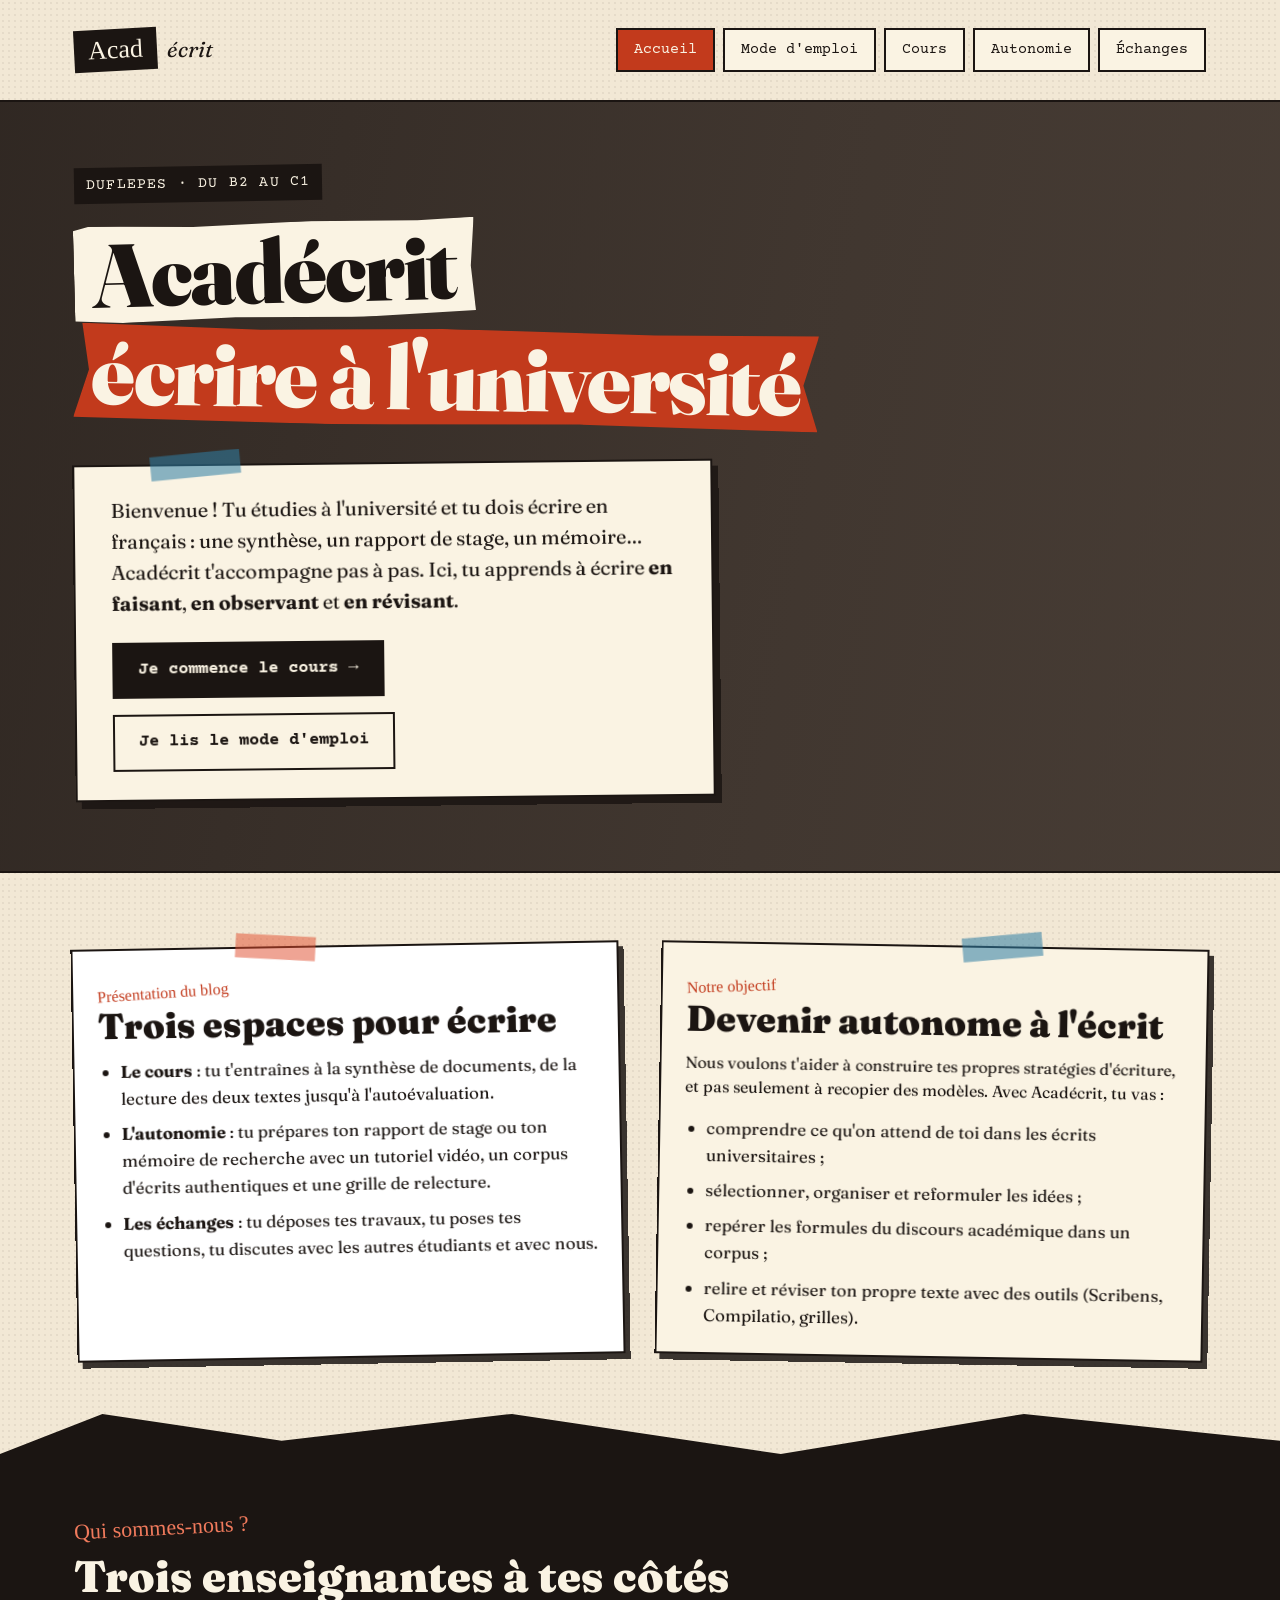
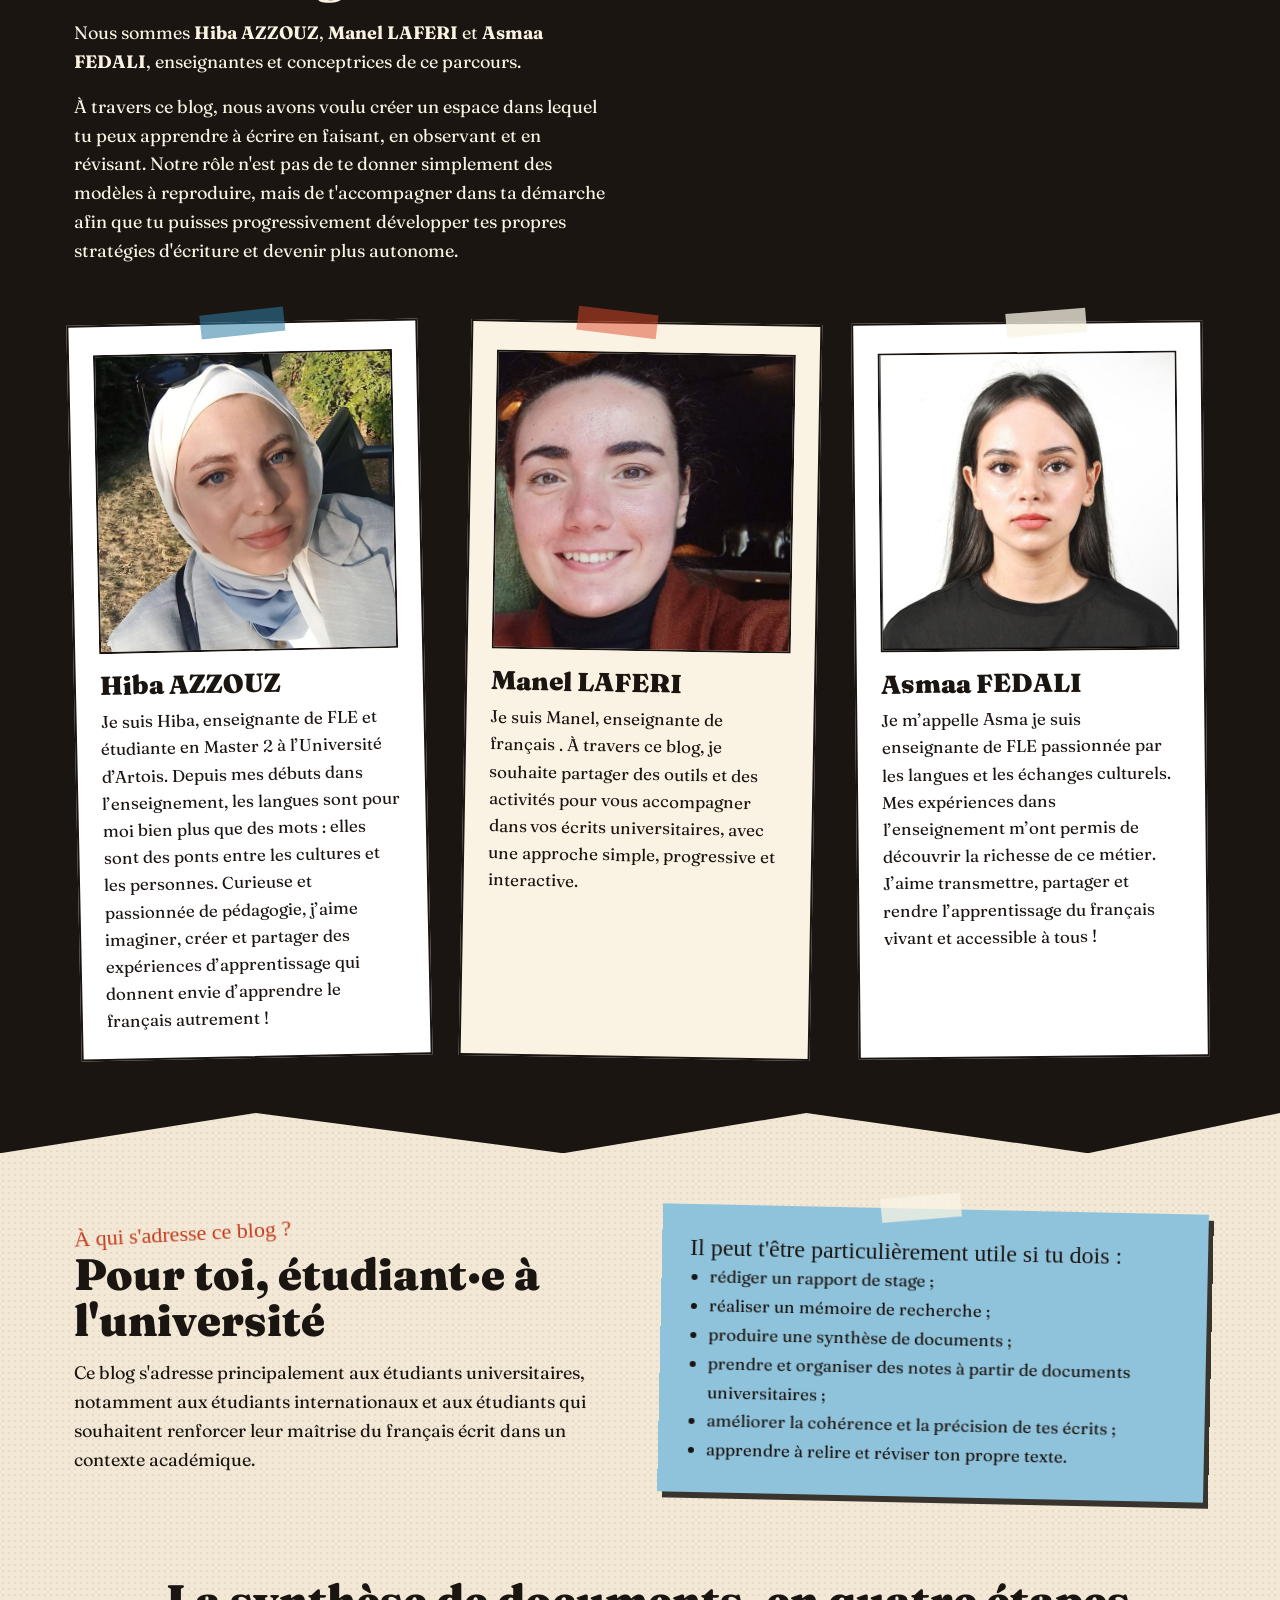
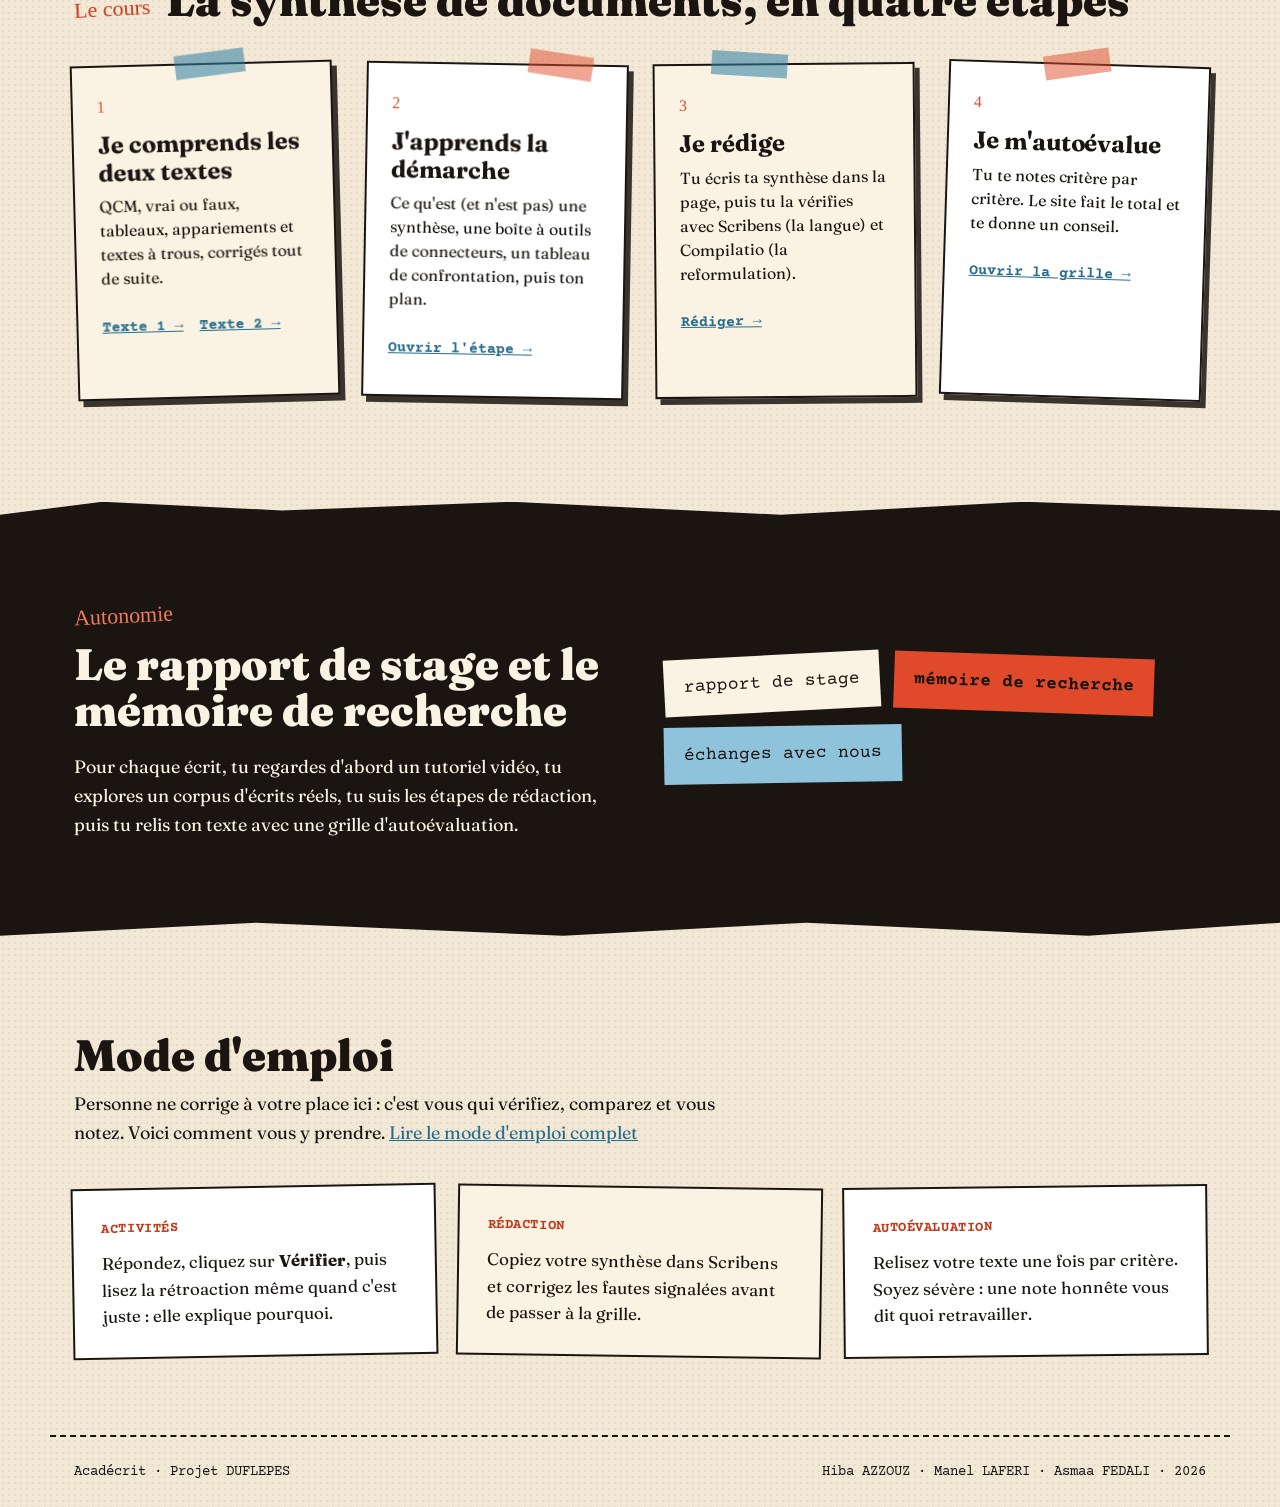
==== index.html @ 09784248 "feat: fiches de l'équipe (photo + présentation) dans « Qui sommes-nous » Une carte par enseignante (" ====
<!doctype html>
<html lang="fr">
<head>
<meta charset="utf-8">
<meta name="viewport" content="width=device-width, initial-scale=1">
<title>Accueil · Acadécrit</title>
<meta name="description" content="Acadécrit (DUFLEPES, du B2 au C1) : apprendre à écrire à l'université, de la synthèse de documents au rapport de stage et au mémoire de recherche.">
<link rel="preconnect" href="https://fonts.googleapis.com">
<link rel="preconnect" href="https://fonts.gstatic.com" crossorigin>
<link href="https://fonts.googleapis.com/css2?family=Fraunces:ital,opsz,wght@0,9..144,400;0,9..144,700;0,9..144,900;1,9..144,400;1,9..144,700&amp;family=Permanent+Marker&amp;family=Courier+Prime:wght@400;700&amp;display=swap" rel="stylesheet">
<link rel="stylesheet" href="assets/css/style.css">

</head>
<body>
<a class="skip-link" href="#contenu">Aller au contenu</a>
<header class="site-header wrap">
<a class="logo" href="index.html"><span class="logo-mark">Acad</span><span class="logo-text">écrit</span><span class="visually-hidden"> · accueil</span></a>
<nav class="menu" aria-label="Menu principal">
<a class="tab" href="index.html" aria-current="page">Accueil</a>
<a class="tab" href="mode-emploi.html">Mode d'emploi</a>
<a class="tab" href="synthese/texte1.html">Cours</a>
<a class="tab" href="autonomie/rapport-stage.html">Autonomie</a>
<a class="tab" href="echanges.html">Échanges</a>
</nav>
</header>
<main id="contenu">
<section class="hero-photo" aria-labelledby="t-hero">
<div class="hero wrap">
<div class="hero-text">
<p class="hero-eyebrow"><span>DUFLEPES · du B2 au C1</span></p>
<h1 id="t-hero" class="hero-title drop"><span class="w1">Acadécrit</span><br><span class="w2">écrire à l'université</span></h1>
<div class="hero-card">
<span class="tape" style="--x:12%;--w:90px;--t:-5deg" aria-hidden="true"></span>
<p class="intro">Bienvenue ! Tu étudies à l'université et tu dois écrire en français : une synthèse, un rapport de stage, un mémoire… Acadécrit t'accompagne pas à pas. Ici, tu apprends à écrire <strong>en faisant</strong>, <strong>en observant</strong> et <strong>en révisant</strong>.</p>
<div class="hero-actions">
<a class="tab tab--ink tab--big" href="synthese/texte1.html">Je commence le cours →</a>
<a class="tab tab--big" href="mode-emploi.html">Je lis le mode d'emploi</a>
</div>
</div>
</div>
</div>
</section>

<section class="wrap" aria-labelledby="t-presentation" style="padding-top:72px">
<div class="grid" style="--min:300px;--gap:36px">
<div class="card card--white" style="--r:-1deg">
<span class="tape tape--red" style="--x:30%;--w:80px;--t:4deg" aria-hidden="true"></span>
<p class="kicker">Présentation du blog</p>
<h2 id="t-presentation" class="section-title section-title--sm">Trois espaces pour écrire</h2>
<ul class="home-list">
<li><strong>Le cours</strong> : tu t'entraînes à la synthèse de documents, de la lecture des deux textes jusqu'à l'autoévaluation.</li>
<li><strong>L'autonomie</strong> : tu prépares ton rapport de stage ou ton mémoire de recherche avec un tutoriel vidéo, un corpus d'écrits authentiques et une grille de relecture.</li>
<li><strong>Les échanges</strong> : tu déposes tes travaux, tu poses tes questions, tu discutes avec les autres étudiants et avec nous.</li>
</ul>
</div>
<div class="card" style="--r:1deg">
<span class="tape" style="--x:55%;--w:80px;--t:-6deg" aria-hidden="true"></span>
<p class="kicker">Notre objectif</p>
<h2 class="section-title section-title--sm">Devenir autonome à l'écrit</h2>
<p class="home-txt">Nous voulons t'aider à construire tes propres stratégies d'écriture, et pas seulement à recopier des modèles. Avec Acadécrit, tu vas&nbsp;:</p>
<ul class="home-list">
<li>comprendre ce qu'on attend de toi dans les écrits universitaires&nbsp;;</li>
<li>sélectionner, organiser et reformuler les idées&nbsp;;</li>
<li>repérer les formules du discours académique dans un corpus&nbsp;;</li>
<li>relire et réviser ton propre texte avec des outils (Scribens, Compilatio, grilles).</li>
</ul>
</div>
</div>
</section>

<section class="band torn-dark" aria-labelledby="t-qui">
<div class="band-inner band-inner--stack wrap">
<div>
<p class="kicker">Qui sommes-nous ?</p>
<h2 id="t-qui" class="section-title" style="margin:0 0 20px">Trois enseignantes à tes côtés</h2>
<p class="txt">Nous sommes <strong>Hiba AZZOUZ</strong>, <strong>Manel LAFERI</strong> et <strong>Asmaa FEDALI</strong>, enseignantes et conceptrices de ce parcours.</p>
<p class="txt" style="margin-top:16px">À travers ce blog, nous avons voulu créer un espace dans lequel tu peux apprendre à écrire en faisant, en observant et en révisant. Notre rôle n'est pas de te donner simplement des modèles à reproduire, mais de t'accompagner dans ta démarche afin que tu puisses progressivement développer tes propres stratégies d'écriture et devenir plus autonome.</p>
</div>
<!-- Une carte par personne : copier un <li class="team-card"> et changer la photo, le nom et le texte. -->
<ul class="grid team" style="--min:280px;--gap:40px" aria-label="L'équipe">
<li class="card card--white team-card" style="--r:-1.2deg">
<span class="tape" style="--x:38%;--w:84px;--t:-5deg" aria-hidden="true"></span>
<img class="team-photo" src="assets/img/equipe/hiba.jpg" alt="Portrait de Hiba AZZOUZ" width="600" height="600" loading="lazy" decoding="async">
<h3 class="team-name">Hiba AZZOUZ</h3>
<p class="team-txt">Je suis Hiba, enseignante de FLE et étudiante en Master 2 à l’Université d’Artois. Depuis mes débuts dans l’enseignement, les langues sont pour moi bien plus que des mots : elles sont des ponts entre les cultures et les personnes. Curieuse et passionnée de pédagogie, j’aime imaginer, créer et partager des expériences d’apprentissage qui donnent envie d’apprendre le français autrement !</p>
</li>
<li class="card team-card" style="--r:1deg">
<span class="tape tape--red" style="--x:30%;--w:80px;--t:6deg" aria-hidden="true"></span>
<img class="team-photo" src="assets/img/equipe/manel.jpg" alt="Portrait de Manel LAFERI" width="600" height="600" loading="lazy" decoding="async">
<h3 class="team-name">Manel LAFERI</h3>
<p class="team-txt">Je suis Manel, enseignante de français . À travers ce blog, je souhaite partager des outils et des activités pour vous accompagner dans vos écrits universitaires, avec une approche simple, progressive et interactive.</p>
</li>
<li class="card card--white team-card" style="--r:-.6deg">
<span class="tape tape--cream" style="--x:44%;--w:80px;--t:-4deg" aria-hidden="true"></span>
<img class="team-photo" src="assets/img/equipe/asmaa.jpg" alt="Portrait d'Asmaa FEDALI" width="600" height="600" loading="lazy" decoding="async">
<h3 class="team-name">Asmaa FEDALI</h3>
<p class="team-txt">Je m’appelle Asma je suis enseignante de FLE passionnée par les langues et les échanges culturels. Mes expériences dans l’enseignement m’ont permis de découvrir la richesse de ce métier. J’aime transmettre, partager et rendre l’apprentissage du français vivant et accessible à tous !</p>
</li>
</ul>
</div>
</section>

<section class="wrap" aria-labelledby="t-pour-qui" style="padding-bottom:24px">
<div class="row" style="gap:40px;align-items:center">
<div style="flex:1 1 380px">
<p class="kicker">À qui s'adresse ce blog ?</p>
<h2 id="t-pour-qui" class="section-title" style="margin:0 0 16px">Pour toi, étudiant·e à l'université</h2>
<p class="home-txt">Ce blog s'adresse principalement aux étudiants universitaires, notamment aux étudiants internationaux et aux étudiants qui souhaitent renforcer leur maîtrise du français écrit dans un contexte académique.</p>
</div>
<div class="postit" style="flex:1 1 380px;--r:1.2deg">
<span class="tape tape--cream" style="--x:40%" aria-hidden="true"></span>
<p class="postit-title">Il peut t'être particulièrement utile si tu dois :</p>
<ul>
<li>rédiger un rapport de stage&nbsp;;</li>
<li>réaliser un mémoire de recherche&nbsp;;</li>
<li>produire une synthèse de documents&nbsp;;</li>
<li>prendre et organiser des notes à partir de documents universitaires&nbsp;;</li>
<li>améliorer la cohérence et la précision de tes écrits&nbsp;;</li>
<li>apprendre à relire et réviser ton propre texte.</li>
</ul>
</div>
</div>
</section>

<section class="wrap" aria-labelledby="t-parcours" style="padding-top:56px;padding-bottom:48px">
<div style="display:flex;flex-wrap:wrap;align-items:baseline;gap:16px;margin-bottom:36px">
<p class="kicker">Le cours</p>
<h2 id="t-parcours" class="section-title" style="margin:0">La synthèse de documents, en quatre étapes</h2>
</div>
<ol class="grid" style="--min:240px;--gap:28px">
<li class="card card--lift" style="--r:-1.5deg">
<span class="tape" style="--x:40%;--w:70px;--t:-6deg" aria-hidden="true"></span>
<p class="step-num">1</p>
<h3>Je comprends les deux textes</h3>
<p class="desc">QCM, vrai ou faux, tableaux, appariements et textes à trous, corrigés tout de suite.</p>
<p class="card-links"><a href="synthese/texte1.html">Texte 1 →</a><a href="synthese/texte2.html">Texte 2 →</a></p>
</li>
<li class="card card--white card--lift" style="--r:1deg">
<span class="tape tape--red" style="--x:62%;--w:64px;--t:8deg" aria-hidden="true"></span>
<p class="step-num">2</p>
<h3>J'apprends la démarche</h3>
<p class="desc">Ce qu'est (et n'est pas) une synthèse, une boîte à outils de connecteurs, un tableau de confrontation, puis ton plan.</p>
<p class="card-links"><a href="synthese/demarche.html">Ouvrir l'étape →</a></p>
</li>
<li class="card card--lift" style="--r:-.5deg">
<span class="tape" style="--x:22%;--w:76px;--t:4deg" aria-hidden="true"></span>
<p class="step-num">3</p>
<h3>Je rédige</h3>
<p class="desc">Tu écris ta synthèse dans la page, puis tu la vérifies avec Scribens (la langue) et Compilatio (la reformulation).</p>
<p class="card-links"><a href="synthese/redaction.html">Rédiger →</a></p>
</li>
<li class="card card--white card--lift" style="--r:1.8deg">
<span class="tape tape--red" style="--x:36%;--w:66px;--t:-10deg" aria-hidden="true"></span>
<p class="step-num">4</p>
<h3>Je m'autoévalue</h3>
<p class="desc">Tu te notes critère par critère. Le site fait le total et te donne un conseil.</p>
<p class="card-links"><a href="synthese/grille.html">Ouvrir la grille →</a></p>
</li>
</ol>
</section>

<section class="band torn-dark" aria-labelledby="t-autonomie">
<div class="band-inner wrap">
<div>
<p class="kicker">Autonomie</p>
<h2 id="t-autonomie" class="section-title" style="margin:0 0 20px">Le rapport de stage et le mémoire de recherche</h2>
<p class="txt">Pour chaque écrit, tu regardes d'abord un tutoriel vidéo, tu explores un corpus d'écrits réels, tu suis les étapes de rédaction, puis tu relis ton texte avec une grille d'autoévaluation.</p>
</div>
<ul class="chips">
<li><a class="chip-link" style="--r:-3deg" href="autonomie/rapport-stage.html">rapport de stage</a></li>
<li><a class="chip-link chip-link--red" style="--r:2deg" href="autonomie/memoire.html">mémoire de recherche</a></li>
<li><a class="chip-link chip-link--sky" style="--r:-1deg" href="echanges.html">échanges avec nous</a></li>
</ul>
</div>
</section>

<section class="wrap" aria-labelledby="t-mode" style="padding-top:40px;padding-bottom:80px">
<h2 id="t-mode" class="section-title">Mode d'emploi</h2>
<p style="margin:0 0 40px;font-size:18px;line-height:1.6;max-width:36em">Personne ne corrige à votre place ici : c'est vous qui vérifiez, comparez et vous notez. Voici comment vous y prendre. <a href="mode-emploi.html">Lire le mode d'emploi complet</a></p>
<div class="grid" style="--min:280px">
<div class="tip" style="--r:-1deg"><p class="label">ACTIVITÉS</p><p>Répondez, cliquez sur <strong>Vérifier</strong>, puis lisez la rétroaction même quand c'est juste : elle explique pourquoi.</p></div>
<div class="tip tip--paper" style="--r:.8deg"><p class="label">RÉDACTION</p><p>Copiez votre synthèse dans Scribens et corrigez les fautes signalées avant de passer à la grille.</p></div>
<div class="tip" style="--r:-.6deg"><p class="label">AUTOÉVALUATION</p><p>Relisez votre texte une fois par critère. Soyez sévère : une note honnête vous dit quoi retravailler.</p></div>
</div>
</section>
</main>
<footer class="site-footer wrap">
<span>Acadécrit · Projet DUFLEPES</span>
<span>Hiba AZZOUZ · Manel LAFERI · Asmaa FEDALI · 2026</span>
</footer>
</body>
</html>
---- assets/css/style.css ----
/* =========================================================
   Blog FOU · Écrits académiques
   Charte « papier-collage » : papier crème, encre, ruban adhésif,
   bords déchirés, légères rotations, ombres franches.
   ========================================================= */

:root {
  --bg: #f2e8d5;
  --paper: #faf3e3;
  --white: #ffffff;
  --ink: #1b1512;
  --muted: #4a3f37;
  --grey: #6f6257;
  --red: #e04a2a;          /* décor uniquement */
  --red-text: #c23a1c;     /* petits textes rouges, boutons à texte crème */
  --blue-text: #276d8e;    /* liens, réponses justes, focus */
  --blue-tape: rgba(46, 127, 164, .55);
  --red-tape: rgba(224, 74, 42, .5);
  --cream-tape: rgba(250, 243, 227, .75);
  --sky: #8fc3db;
  --salmon: #f07a5c;
  --ok-green: #2f7d4a;
  --field: #f7f1e4;

  --serif: "Fraunces", Georgia, serif;
  --marker: "Permanent Marker", "Comic Sans MS", cursive;
  --mono: "Courier Prime", "Courier New", monospace;

  --shadow: 6px 7px 0 rgba(27, 21, 18, .85);
  --shadow-sm: 5px 6px 0 rgba(27, 21, 18, .85);
  --ease: cubic-bezier(.2, .8, .2, 1);
  --max: 1180px;
  --gutter: 24px;
}

*, *::before, *::after { box-sizing: border-box; }

html { -webkit-text-size-adjust: 100%; }

body {
  margin: 0;
  font-family: var(--serif);
  font-size: 18px;
  line-height: 1.6;
  color: var(--ink);
  background-color: var(--bg);
  background-image: radial-gradient(rgba(27, 21, 18, .06) 1px, transparent 1px);
  background-size: 6px 6px;
  min-height: 100vh;
  overflow-x: hidden;
}

a { color: var(--blue-text); }
a:hover { color: var(--ink); }

a:focus-visible,
button:focus-visible,
input:focus-visible,
textarea:focus-visible,
select:focus-visible {
  outline: 3px solid var(--blue-text);
  outline-offset: 3px;
}

button { font: inherit; color: inherit; cursor: pointer; }

.visually-hidden {
  position: absolute !important;
  width: 1px; height: 1px;
  margin: -1px; padding: 0;
  overflow: hidden;
  clip: rect(0 0 0 0);
  clip-path: inset(50%);
  white-space: nowrap;
  border: 0;
}

.skip-link {
  position: absolute;
  left: 16px; top: -80px;
  z-index: 10;
  background: var(--ink);
  color: var(--paper);
  font-family: var(--mono);
  padding: 10px 16px;
  text-decoration: none;
}
.skip-link:focus { top: 12px; color: var(--paper); }

.wrap {
  max-width: var(--max);
  margin: 0 auto;
  padding-left: var(--gutter);
  padding-right: var(--gutter);
}

.marker { font-family: var(--marker); font-weight: 400; }

/* ---------- En-tête ---------- */

.site-header {
  display: flex;
  flex-wrap: wrap;
  gap: 16px;
  align-items: center;
  justify-content: space-between;
  padding-top: 28px;
}

.logo {
  display: flex;
  align-items: center;
  gap: 10px;
  color: var(--ink);
  text-decoration: none;
  min-height: 44px;
}
.logo:hover { color: var(--ink); }
.logo-mark {
  display: inline-block;
  font-family: var(--marker);
  font-size: 26px;
  line-height: 1.3;
  background: var(--ink);
  color: var(--paper);
  padding: 4px 14px;
  transform: rotate(-3deg);
}
.logo-text { font-size: 22px; font-style: italic; }

.menu { display: flex; flex-wrap: wrap; gap: 8px; }

.tab {
  display: inline-flex;
  align-items: center;
  min-height: 44px;
  font-family: var(--mono);
  font-size: 15px;
  line-height: 1.2;
  text-decoration: none;
  color: var(--ink);
  background: var(--paper);
  padding: 10px 16px;
  border: 2px solid var(--ink);
  transition: transform .25s var(--ease), box-shadow .25s var(--ease);
}
.tab:hover {
  color: var(--ink);
  transform: rotate(-2deg) translateY(-2px);
  box-shadow: 3px 4px 0 var(--ink);
}
.tab[aria-current],
.tab--red { background: var(--red-text); color: var(--paper); }
.tab[aria-current]:hover,
.tab--red:hover { color: var(--paper); }
.tab--ink { background: var(--ink); color: var(--paper); }
.tab--ink:hover { color: var(--paper); }
.tab--big { font-weight: 700; font-size: 17px; padding: 16px 24px; }
.tab--mid { font-weight: 700; font-size: 16px; padding: 14px 20px; }

/* ---------- Sous-navigation ---------- */

.steps {
  display: flex;
  flex-wrap: wrap;
  gap: 10px;
  margin-bottom: 40px;
  font-family: var(--mono);
  font-size: 15px;
}
.steps a,
.steps span {
  display: inline-flex;
  align-items: center;
  min-height: 44px;
  padding: 8px 14px;
  border: 2px dashed var(--ink);
  color: var(--ink);
}
.steps a:hover { background: var(--paper); }
.steps [aria-current] {
  border-style: solid;
  background: var(--ink);
  color: var(--paper);
  font-weight: 700;
  text-decoration: none;
}
.steps a[aria-current]:hover { background: var(--ink); color: var(--paper); }

/* ---------- Typographie ---------- */

main { display: block; overflow-x: clip; }
.page { padding-top: 48px; padding-bottom: 80px; }

h1, h2, h3 { line-height: 1.15; }

.page-title {
  margin: 0;
  font-size: clamp(44px, 6vw, 80px);
  line-height: 1;
  font-weight: 900;
  letter-spacing: -.02em;
  overflow-wrap: break-word;
}
.page-title .marker {
  display: inline-block;
  color: var(--red-text);
  transform: rotate(-3deg);
}
.page-title .marker--blue { color: var(--blue-text); transform: rotate(3deg); }
.patch {
  display: inline-block;
  padding: .02em 14px .12em;
  transform: rotate(-1.5deg);
  clip-path: polygon(0 6%, 30% 0, 62% 5%, 100% 0, 98% 94%, 66% 100%, 32% 95%, 2% 100%);
}
.patch--sky { background: var(--sky); }
.patch--red { background: var(--red); }
.patch--paper { background: var(--paper); box-shadow: 4px 5px 0 rgba(27, 21, 18, .18); }
.patch--tilt { transform: rotate(1.5deg); }
.patch-marker {
  display: inline-block;
  font-family: var(--marker);
  font-weight: 400;
  background: var(--red);
  padding: 4px 18px;
  transform: rotate(-2deg);
}

.lead {
  margin: 24px 0 0;
  max-width: 36em;
  font-size: 20px;
  line-height: 1.55;
}

.section-title { margin: 0 0 12px; font-size: clamp(30px, 4vw, 44px); font-weight: 900; line-height: 1.05; }
.section-title--sm { font-size: clamp(28px, 3.4vw, 36px); }

.kicker {
  margin: 0;
  font-family: var(--marker);
  font-size: 22px;
  color: var(--red-text);
  display: inline-block;
  transform: rotate(-3deg);
}

.label {
  margin: 0 0 10px;
  font-family: var(--mono);
  font-size: 14px;
  font-weight: 700;
  letter-spacing: .04em;
  color: var(--red-text);
}

.small-note {
  margin: 14px 0 0;
  font-family: var(--mono);
  font-size: 14px;
  color: var(--muted);
}

/* ---------- Motifs : cartes, ruban, post-it ---------- */

.card {
  position: relative;
  background: var(--paper);
  border: 2px solid var(--ink);
  padding: 28px 24px 24px;
  box-shadow: var(--shadow-sm);
  transform: rotate(var(--r, 0deg));
  transition: transform .35s var(--ease), box-shadow .35s var(--ease);
}
.card--white { background: var(--white); }
.card--flat { box-shadow: none; padding: 24px; }
.card--lift:hover {
  transform: rotate(0deg) translateY(-6px);
  box-shadow: 8px 10px 0 rgba(27, 21, 18, .85);
}

.tape {
  position: absolute;
  top: -13px;
  left: var(--x, 40%);
  width: var(--w, 80px);
  height: 24px;
  background: var(--blue-tape);
  transform: rotate(var(--t, -6deg));
  pointer-events: none;
}
.tape--red { background: var(--red-tape); }
.tape--cream { background: var(--cream-tape); }

.postit {
  position: relative;
  padding: 28px;
  background: var(--sky);
  transform: rotate(var(--r, 1.5deg));
  box-shadow: var(--shadow-sm);
}
.postit--red { background: var(--red); }
.postit--solid { box-shadow: 5px 6px 0 var(--ink); }
.postit-title { margin: 0 0 12px; font-family: var(--marker); font-size: 24px; line-height: 1.25; }
.postit ul { margin: 0; padding-left: 20px; font-size: 17px; line-height: 1.7; }
.postit p { margin: 0; }

.torn-dark {
  background: var(--ink);
  color: var(--paper);
  clip-path: polygon(0 3%, 8% 0, 22% 2%, 40% 0, 61% 3%, 80% 0, 100% 2%, 100% 97%, 85% 100%, 63% 97%, 44% 100%, 20% 97%, 0 100%);
}

/* ---------- Mises en page ---------- */

.row {
  display: flex;
  flex-wrap: wrap;
  gap: 40px;
  align-items: flex-start;
}
.row > * { min-width: 0; }
.col-main { flex: 999 1 560px; }
.col-side { flex: 1 1 280px; }

.grid {
  display: grid;
  grid-template-columns: repeat(auto-fit, minmax(min(100%, var(--min, 260px)), 1fr));
  gap: var(--gap, 24px);
  list-style: none;
  margin: 0;
  padding: 0;
}

.pager {
  margin-top: 64px;
  display: flex;
  flex-wrap: wrap;
  gap: 16px;
  justify-content: space-between;
  align-items: center;
}
.pager-note { font-family: var(--mono); font-size: 15px; }

.site-footer {
  border-top: 2px dashed var(--ink);
  display: flex;
  flex-wrap: wrap;
  justify-content: space-between;
  gap: 12px;
  padding-top: 24px;
  padding-bottom: 24px;
  font-family: var(--mono);
  font-size: 14px;
}

/* ---------- Accueil ---------- */

.hero {
  padding-top: 72px;
  padding-bottom: 40px;
  display: flex;
  flex-wrap: wrap;
  gap: 48px;
  align-items: center;
}
.hero-text { flex: 999 1 560px; min-width: 0; }
.hero-eyebrow {
  margin: 0 0 20px;
  font-family: var(--mono);
  font-size: 15px;
  letter-spacing: .08em;
  text-transform: uppercase;
}
.hero-title {
  margin: 0;
  font-size: clamp(48px, 7vw, 96px);
  line-height: .95;
  font-weight: 900;
  letter-spacing: -.02em;
}
.hero-title span { display: inline-block; padding: 6px 18px; }
.hero-title .w1 {
  background: var(--paper);
  transform: rotate(-1.5deg);
  box-shadow: 4px 5px 0 rgba(27, 21, 18, .18);
  clip-path: polygon(0 4%, 4% 0, 30% 3%, 58% 0, 86% 2%, 100% 0, 99% 50%, 100% 96%, 72% 100%, 40% 97%, 12% 100%, 0 97%);
}
.hero-title .w2 {
  margin-top: 10px;
  color: var(--paper);
  background: var(--red-text);
  transform: rotate(1deg);
  clip-path: polygon(1% 0, 25% 4%, 50% 0, 78% 3%, 100% 1%, 98% 52%, 100% 100%, 68% 96%, 35% 100%, 0 97%, 2% 48%);
}
.hero .intro { margin: 32px 0 0; max-width: 34em; font-size: 20px; line-height: 1.55; }
.hero-actions { margin-top: 36px; display: flex; flex-wrap: wrap; gap: 16px; }

.collage { flex: 1 1 320px; min-width: 0; position: relative; height: 380px; }
.collage .sheet {
  position: absolute;
  height: 250px;
  padding: 24px;
  font-family: var(--mono);
  font-size: 13px;
  line-height: 1.7;
  color: #5a4d44;
  box-shadow: 6px 8px 0 rgba(27, 21, 18, .15);
  overflow: hidden;
}
.collage .sheet--1 { left: 6%; top: 10px; width: 62%; background: var(--paper); transform: rotate(-5deg); }
.collage .sheet--2 { right: 2%; top: 70px; width: 58%; background: var(--white); transform: rotate(4deg); }
.collage .tape--a { left: 30%; top: 0; width: 90px; height: 26px; --t: -12deg; }
.collage .tape--b { left: auto; right: 12%; top: 58px; --t: 18deg; }
.sticker {
  position: absolute;
  left: 18%;
  bottom: 0;
  background: var(--red);
  color: var(--ink);
  font-family: var(--marker);
  font-size: 30px;
  padding: 14px 22px;
  box-shadow: 4px 5px 0 var(--ink);
  transform: rotate(-6deg);
}

.step-num { margin: 0; font-family: var(--marker); font-size: 56px; line-height: 1; color: var(--red); }
.step-num--sm { font-size: 40px; color: var(--red-text); }
.card h3 { margin: 12px 0 8px; font-size: 24px; }
.card .title { margin: 10px 0 6px; font-size: 20px; font-weight: 700; }
.card p { font-size: 16px; line-height: 1.5; }
.card .desc { margin: 0 0 16px; }
.card-links { margin: 0; display: flex; flex-wrap: wrap; gap: 16px; font-family: var(--mono); font-weight: 700; }
.card-links a { font-size: 15px; display: inline-flex; align-items: center; min-height: 44px; }

.band { margin: 56px 0; }
.band-inner { padding-top: 96px; padding-bottom: 96px; display: flex; flex-wrap: wrap; gap: 48px; align-items: center; }
.band-inner > * { flex: 1 1 380px; min-width: 0; }
.band .kicker { color: var(--salmon); margin-bottom: 8px; }
.band p.txt { margin: 0; font-size: 18px; line-height: 1.6; max-width: 30em; }
.chips { list-style: none; margin: 0; padding: 0; display: flex; flex-wrap: wrap; gap: 14px; }
.chip-link {
  display: inline-flex;
  align-items: center;
  min-height: 44px;
  font-family: var(--mono);
  font-size: 18px;
  background: var(--paper);
  color: var(--ink);
  padding: 14px 20px;
  text-decoration: none;
  transform: rotate(var(--r, 0deg));
  transition: transform .25s var(--ease);
}
.chip-link:hover { color: var(--ink); transform: rotate(0deg) scale(1.06); }
.chip-link--red { background: var(--red); font-weight: 700; }
.chip-link--sky { background: var(--sky); }

.tip { padding: 28px; box-shadow: 0 0 0 2px var(--ink); transform: rotate(var(--r, 0deg)); background: var(--white); }
.tip--paper { background: var(--paper); }
.tip p:last-child { margin: 0; font-size: 17px; line-height: 1.55; }

/* ---------- Mode d'emploi ---------- */

.howto-list { margin: 0; padding-left: 24px; font-size: 18px; line-height: 1.7; }
.dark-panel { margin-top: 80px; padding: 56px clamp(24px, 5vw, 64px); }
.dark-panel h2 { margin: 0 0 24px; }
.dark-panel .grid p { margin: 0; font-size: 17px; line-height: 1.6; }
.dark-panel strong { font-family: var(--mono); color: var(--salmon); }
.dashed-box { margin-top: 80px; border: 2px dashed var(--ink); padding: 32px; background: rgba(250, 243, 227, .6); }
.dashed-box h2 { margin: 0 0 12px; font-size: 26px; }
.dashed-box p { margin: 0; max-width: 46em; font-size: 17px; line-height: 1.65; }

/* ---------- Pages document ---------- */

.doc-switch { display: flex; flex-wrap: wrap; gap: 8px; font-family: var(--mono); font-size: 15px; }
.doc-switch a, .doc-switch span { display: inline-flex; align-items: center; min-height: 44px; padding: 6px 12px; }
.doc-switch span { background: var(--ink); color: var(--paper); }
.doc-switch a { border: 2px solid var(--ink); color: var(--ink); text-decoration: none; }
.doc-switch a:hover { background: var(--paper); }
.title-row { display: flex; flex-wrap: wrap; gap: 12px 20px; align-items: baseline; }

.document {
  position: relative;
  background: var(--white);
  padding: 48px clamp(20px, 5vw, 56px);
  border: 2px solid var(--ink);
  box-shadow: 8px 10px 0 rgba(27, 21, 18, .85);
  transform: rotate(var(--r, -.5deg));
}
.document--paper { background: var(--paper); }
.document + .postit { position: sticky; top: 24px; }
.document h2 { margin: 0 0 8px; font-size: clamp(26px, 3.2vw, 34px); line-height: 1.15; font-weight: 900; }
.document .meta { margin: 0 0 28px; font-family: var(--mono); font-size: 14px; color: var(--muted); }
.document .para { margin: 0 0 18px; font-size: 18px; line-height: 1.75; }
.document .para:last-child { margin-bottom: 0; }
.document .doc-h3 {
  margin: 36px 0 14px;
  font-size: 24px;
  font-weight: 900;
  line-height: 1.2;
  display: inline-block;
  background: var(--paper);
  padding: 2px 10px;
  transform: rotate(-.6deg);
  box-shadow: 3px 3px 0 rgba(27, 21, 18, .18);
}
.document--paper .doc-h3 { background: var(--white); }
.document .doc-h4 { margin: 22px 0 10px; font-size: 19px; font-weight: 700; line-height: 1.3; color: var(--red-text); }
.document .doc-list { margin: 0 0 18px; padding-left: 26px; font-size: 18px; line-height: 1.7; }
.document .doc-list li::marker { color: var(--red-text); }
.para-num { font-family: var(--mono); font-size: 13px; font-weight: 700; color: var(--red-text); margin-right: 8px; }
.placeholder-box {
  margin: 0;
  padding: 18px 20px;
  border: 2px dashed var(--red-text);
  font-family: var(--mono);
  font-size: 16px;
  line-height: 1.6;
  color: var(--red-text);
  background: var(--field);
}

/* ---------- Activités ---------- */

.activite {
  position: relative;
  margin-top: 56px;
  background: var(--paper);
  border: 2px solid var(--ink);
  padding: clamp(22px, 4vw, 36px);
  transform: rotate(-.3deg);
}
.activite--alt { background: var(--white); transform: rotate(.3deg); }
.activite-kind { margin: 0 0 6px; font-family: var(--mono); font-size: 14px; font-weight: 700; color: var(--red-text); }
.activite-title { margin: 0 0 8px; font-size: 26px; line-height: 1.3; }
.activite-consigne { margin: 0 0 24px; font-size: 16px; line-height: 1.5; color: var(--muted); }

.choices { display: flex; flex-direction: column; gap: 12px; }

.opt {
  min-height: 44px;
  border: 2px solid var(--ink);
  background: var(--white);
  color: var(--ink);
  transition: transform .2s var(--ease), box-shadow .2s var(--ease), background-color .15s, color .15s;
}
.opt:hover { transform: translate(-2px, -2px); box-shadow: 4px 4px 0 var(--ink); }
.opt[aria-pressed="true"] { background: var(--ink); color: var(--paper); }

.opt--choice {
  display: flex;
  gap: 14px;
  align-items: center;
  text-align: left;
  font-family: var(--serif);
  font-size: 18px;
  line-height: 1.4;
  padding: 16px 20px;
  min-height: 56px;
  width: 100%;
}
.opt--choice .letter { font-family: var(--mono); font-weight: 700; flex: none; }
.opt--vf { font-family: var(--mono); font-weight: 700; font-size: 15px; min-width: 76px; padding: 8px 12px; }
.opt--pill { font-family: var(--serif); font-size: 16px; line-height: 1.3; padding: 8px 14px; text-align: left; }
.opt--mono { font-family: var(--mono); font-size: 15px; }

.items { display: flex; flex-direction: column; gap: 18px; }
.item { border-bottom: 1px dashed var(--ink); padding-bottom: 18px; }
.item:last-child { border-bottom: 0; padding-bottom: 0; }
.item-row { display: flex; flex-wrap: wrap; gap: 16px; align-items: center; justify-content: space-between; }
.item-text { margin: 0; font-size: 18px; flex: 1 1 320px; line-height: 1.45; min-width: 0; }
.pair { display: flex; gap: 8px; }
.pills { display: flex; flex-wrap: wrap; gap: 8px; }

.option-legend {
  list-style: none;
  margin: 0 0 24px;
  padding: 18px 20px;
  background: var(--white);
  border: 2px dashed var(--ink);
  display: flex;
  flex-direction: column;
  gap: 8px;
  font-size: 16px;
  line-height: 1.45;
}
.activite--alt .option-legend { background: var(--paper); }
.option-legend li { display: flex; gap: 12px; align-items: baseline; }
.option-legend .letter { font-family: var(--mono); font-weight: 700; flex: none; color: var(--red-text); }
.opt--letter { font-family: var(--mono); font-weight: 700; min-width: 44px; justify-content: center; text-align: center; }
.match-row { display: flex; flex-wrap: wrap; gap: 14px; align-items: center; }
.match-label {
  font-family: var(--mono);
  font-weight: 700;
  font-size: 17px;
  background: var(--ink);
  color: var(--paper);
  padding: 10px 16px;
  min-width: 120px;
  max-width: 100%;
  text-align: center;
}
.match-label--long { text-align: left; font-size: 16px; line-height: 1.4; flex: 0 1 auto; }
.match-arrow { font-size: 22px; }
.match-row .pills { flex: 1 1 320px; min-width: 0; }
.match-stack .match-row { flex-direction: column; align-items: flex-start; gap: 10px; }
.match-stack .match-arrow { display: none; }
.match-stack .pills { flex: 1 1 auto; width: 100%; }

.gap-sentence { margin: 0 0 10px; font-size: 19px; line-height: 1.8; }
.gap {
  font-family: var(--mono);
  font-weight: 700;
  padding: 2px 10px;
  border-bottom: 3px solid var(--ink);
  background: var(--white);
}

.table-wrap { overflow-x: auto; background: var(--white); border: 2px solid var(--ink); }
.fill-table { width: 100%; min-width: 520px; border-collapse: collapse; }
.fill-table tr { border-bottom: 1px dashed var(--ink); }
.fill-table tr:last-child { border-bottom: 0; }
.fill-table th { padding: 14px 16px; text-align: left; font-size: 17px; width: 42%; background: var(--paper); vertical-align: middle; }
.fill-table td { padding: 10px 16px; }
.fill-cell { display: flex; flex-wrap: wrap; gap: 10px; align-items: center; }
.fill-input {
  flex: 1 1 180px;
  min-width: 0;
  font-family: var(--mono);
  font-size: 17px;
  padding: 10px 12px;
  min-height: 44px;
  border: 0;
  border-bottom: 3px solid var(--ink);
  background: var(--field);
  color: var(--ink);
}

.free-text {
  width: 100%;
  font-family: var(--serif);
  font-size: 17px;
  line-height: 1.6;
  padding: 14px 16px;
  border: 2px solid var(--ink);
  background: var(--white);
  color: var(--ink);
  resize: vertical;
}
.quote { margin: 0 0 12px; font-size: 18px; line-height: 1.5; font-style: italic; }
.model-answer { margin: 12px 0 0; padding: 14px 18px; border-left: 4px solid var(--blue-text); background: var(--white); font-size: 16px; line-height: 1.55; }
.model-answer strong { font-family: var(--mono); color: var(--blue-text); }

/* Souligner dans le texte (souligner.js) */
.souligner-layout { display: flex; flex-wrap: wrap; gap: 28px; align-items: flex-start; }
.souligner-layout > * { min-width: 0; }
.souligner-texte {
  flex: 1 1 420px;
  max-height: 78vh;
  overflow-y: auto;
  position: sticky;
  top: 16px;
  background: var(--white);
  border: 2px solid var(--ink);
  padding: 22px clamp(16px, 3vw, 28px);
  font-size: 17px;
  line-height: 1.75;
}
.activite--alt .souligner-texte { background: var(--paper); }
.souligner-texte .para { margin: 0 0 14px; }
.souligner-texte .doc-list { margin: 0 0 14px; padding-left: 24px; }
.souligner-inter { margin: 18px 0 8px; font-weight: 700; }
.souligner-items { flex: 1 1 360px; }
.souligner-items .item { padding: 14px; border: 2px dashed transparent; border-bottom: 1px dashed var(--ink); }
.souligner-items .item.is-active { border: 2px dashed var(--blue-text); background: rgba(143, 195, 219, .14); }
.mark-num {
  display: inline-flex; align-items: center; justify-content: center;
  width: 24px; height: 24px; margin-right: 8px; flex: none;
  border-radius: 50%; background: var(--ink); color: var(--paper);
  font-family: var(--mono); font-size: 13px; font-weight: 700; vertical-align: 2px;
}
.opt--mark { display: inline-flex; align-items: center; font-family: var(--mono); font-size: 14px; font-weight: 700; padding: 8px 12px; }
.opt--mark[aria-pressed="true"] { background: var(--blue-text); border-color: var(--blue-text); }
.opt--mark[aria-pressed="true"] .mark-num { background: var(--paper); color: var(--blue-text); }
.proof-line { margin: 10px 0 0; font-size: 15px; line-height: 1.5; color: var(--muted); font-style: italic; }

.phrase, .mot {
  display: inline;
  font: inherit;
  line-height: inherit;
  color: inherit;
  text-align: left;
  background: transparent;
  border: 0;
  padding: 1px 1px;
  margin: 0;
  border-radius: 2px;
  -webkit-box-decoration-break: clone;
  box-decoration-break: clone;
}
.phrase { cursor: pointer; }
.phrase:hover, .mot:hover { background: rgba(143, 195, 219, .35); }
.phrase:focus-visible { outline: 3px solid var(--blue-text); outline-offset: 2px; }
.phrase.is-marked, .mot[aria-pressed="true"] {
  text-decoration: underline;
  text-decoration-color: var(--red-text);
  text-decoration-thickness: 3px;
  text-underline-offset: 4px;
}
.phrase[aria-pressed="true"] { background: rgba(224, 74, 42, .1); }
.phrase[data-tag]::after {
  content: attr(data-tag);
  display: inline-block;
  margin-left: 4px;
  padding: 0 5px;
  border-radius: 8px;
  background: var(--ink);
  color: var(--paper);
  font-family: var(--mono);
  font-size: 11px;
  font-weight: 700;
  line-height: 1.5;
  vertical-align: super;
}
.phrase.is-ok, .mot.is-ok { text-decoration-color: var(--blue-text); background: rgba(39, 109, 142, .1); }
.phrase.is-ko, .mot.is-ko { text-decoration-color: var(--red-text); text-decoration-style: wavy; }
.phrase.is-expected, .mot.is-expected { outline: 2px dashed var(--blue-text); outline-offset: 2px; }
.fb-extra { color: var(--muted); }
.connecteur-phrase { margin: 0 0 10px; font-size: 20px; line-height: 1.9; font-style: italic; }
.mot { padding: 2px 3px; }
.step-label { display: block; margin: 0 0 10px; font-family: var(--mono); font-size: 15px; font-weight: 700; }

/* États « vérifié » */
.is-ok { border-color: var(--blue-text) !important; }
.is-ko { border-color: var(--red-text) !important; }
.verdict { font-family: var(--mono); font-weight: 700; font-size: 14px; }
.verdict--ok { color: var(--blue-text); }
.verdict--ko { color: var(--red-text); }
.item-fb { margin: 12px 0 0; font-size: 16px; line-height: 1.5; }
.item-fb strong { font-family: var(--mono); }

.activite-actions { margin-top: 24px; display: flex; flex-wrap: wrap; gap: 16px; align-items: center; }
.btn {
  display: inline-flex;
  align-items: center;
  justify-content: center;
  min-height: 48px;
  font-family: var(--mono);
  font-weight: 700;
  font-size: 16px;
  line-height: 1.2;
  padding: 14px 24px;
  background: var(--ink);
  color: var(--paper);
  border: 2px solid var(--ink);
  text-decoration: none;
  transition: transform .2s var(--ease);
}
.btn:hover { color: var(--paper); transform: rotate(-2deg) scale(1.03); }
.btn--ghost { background: transparent; color: var(--paper); border-color: var(--paper); min-height: 44px; padding: 10px 16px; font-size: 15px; }
.btn--light { background: var(--paper); color: var(--ink); }
.btn--light:hover { color: var(--ink); }
.btn--sky { background: var(--sky); color: var(--ink); }
.btn--sky:hover { color: var(--ink); }

.score {
  font-family: var(--marker);
  font-size: 22px;
  color: var(--red-text);
  display: inline-block;
  transform: rotate(-2deg);
}
.hint-msg { margin: 0; font-family: var(--mono); font-size: 15px; }

.feedback {
  margin-top: 20px;
  background: var(--white);
  border: 2px solid var(--ink);
  padding: 18px 20px;
  font-size: 17px;
  line-height: 1.5;
}
.feedback--ok { border-color: var(--blue-text); }
.feedback--ko { border-color: var(--red-text); }
.feedback .tag { font-family: var(--marker); font-weight: 400; font-size: 20px; margin-right: 6px; }
.feedback--ok .tag { color: var(--blue-text); }
.feedback--ko .tag { color: var(--red-text); }

.load-error {
  margin-top: 40px;
  padding: 24px;
  border: 2px dashed var(--red-text);
  background: var(--white);
  font-size: 17px;
  line-height: 1.6;
}
.load-error strong { color: var(--red-text); }
.load-error code { font-family: var(--mono); background: var(--field); padding: 2px 6px; }

/* ---------- Démarche ---------- */

.frise li { padding: 18px; border: 2px solid var(--ink); background: var(--paper); transform: rotate(var(--r, 0deg)); }
.frise li:nth-child(even) { background: var(--white); }
.frise li.frise-last { background: var(--red); }
.frise .n { margin: 0; font-family: var(--mono); font-size: 14px; font-weight: 700; color: var(--red-text); }
.frise li.frise-last .n { color: var(--ink); }
.frise .t { margin: 6px 0 4px; font-size: 20px; font-weight: 700; }
.frise .d { margin: 0; font-size: 15px; line-height: 1.45; }

.confront { box-shadow: var(--shadow); transform: rotate(-.4deg); }
.confront table { width: 100%; min-width: 640px; border-collapse: collapse; font-size: 16px; line-height: 1.45; }
.confront thead tr { background: var(--ink); color: var(--paper); font-family: var(--mono); }
.confront th, .confront td { padding: 14px 16px; text-align: left; vertical-align: top; }
.confront tbody tr { border-bottom: 1px dashed var(--ink); }
.confront tbody tr:last-child { border-bottom: 0; }
.rel { font-family: var(--mono); font-weight: 700; }
.rel--div { color: var(--red-text); }
.rel--conv { color: var(--blue-text); }

/* ---------- Rédaction ---------- */

.consigne-box {
  margin-top: 36px;
  max-width: 820px;
  padding: 28px 32px;
  transform: rotate(-.6deg);
  clip-path: polygon(0 3%, 20% 0, 50% 4%, 80% 0, 100% 3%, 99% 97%, 75% 100%, 45% 96%, 15% 100%, 0 97%);
}
.consigne-box .label { color: var(--salmon); letter-spacing: .08em; }
.consigne-box .txt { margin: 0; font-size: 20px; line-height: 1.55; }
.consigne-box .tbc { font-family: var(--mono); font-size: 14px; }

.field-label { display: block; margin-bottom: 12px; font-family: var(--mono); font-size: 15px; font-weight: 700; }
.writing {
  display: block;
  width: 100%;
  min-height: 420px;
  font-family: var(--serif);
  font-size: 18px;
  line-height: 31px;
  padding: 28px clamp(16px, 4vw, 32px);
  border: 2px solid var(--ink);
  background-color: var(--white);
  background-image: repeating-linear-gradient(transparent 0 30px, rgba(46, 127, 164, .12) 30px 31px);
  background-attachment: local;
  background-position: 0 28px;
  color: var(--ink);
  box-shadow: var(--shadow);
  resize: vertical;
}
.counter { margin-top: 22px; }
.counter-row { display: flex; flex-wrap: wrap; justify-content: space-between; gap: 8px; font-family: var(--mono); font-size: 15px; }
.counter-row strong { font-size: 22px; }
.state { font-weight: 700; }
.bar-track { margin-top: 8px; height: 12px; background: rgba(27, 21, 18, .12); position: relative; }
.bar-fill { height: 100%; width: 0; background: var(--grey); transition: width .3s var(--ease), background-color .3s; }
.bar-mark { position: absolute; top: -4px; bottom: -4px; width: 2px; background: var(--ink); }
.st-empty { color: var(--grey); }
.st-short { color: var(--blue-text); }
.st-ok { color: var(--ok-green); }
.st-long { color: var(--red-text); }
.bg-empty { background: var(--grey); }
.bg-short { background: var(--blue-text); }
.bg-ok { background: var(--ok-green); }
.bg-long { background: var(--red-text); }
.actions-row { margin-top: 28px; display: flex; flex-wrap: wrap; gap: 14px; align-items: center; }
.warning { margin: 16px 0 0; font-size: 15px; line-height: 1.5; color: var(--muted); }

.checklist { display: flex; flex-direction: column; gap: 10px; margin: 0; padding: 0; list-style: none; }
.checklist label { display: flex; gap: 12px; align-items: flex-start; font-size: 16px; line-height: 1.4; cursor: pointer; min-height: 32px; }
.checklist input { width: 22px; height: 22px; margin: 0; flex: none; accent-color: var(--red-text); }
.checklist input:checked + span { text-decoration: line-through; }
.check-count { margin: 16px 0 0; font-family: var(--mono); font-size: 14px; font-weight: 700; color: var(--red-text); }
.side-stack { display: flex; flex-direction: column; gap: 28px; }
.link-list { display: flex; flex-wrap: wrap; gap: 4px 16px; font-family: var(--mono); font-weight: 700; font-size: 15px; }
.link-list a { display: inline-flex; align-items: center; min-height: 44px; }
.connecteurs { margin: 0; font-family: var(--mono); font-size: 15px; line-height: 1.7; }

/* ---------- Grille ---------- */

.bareme {
  margin: 16px 0 0;
  display: inline-block;
  font-family: var(--mono);
  font-size: 14px;
  background: var(--white);
  padding: 6px 12px;
  border: 1px dashed var(--ink);
}
.volets { display: flex; flex-direction: column; gap: 40px; }
.volet { position: relative; border: 2px solid var(--ink); padding: 28px 28px 12px; box-shadow: var(--shadow); background: var(--paper); }
.volet--alt { background: var(--white); }
.volet h2 { margin: 0 0 16px; font-size: 28px; font-weight: 900; }
.crit { display: flex; flex-wrap: wrap; gap: 14px; align-items: center; justify-content: space-between; padding: 16px 0; border-top: 1px dashed var(--ink); }
.crit-text { flex: 1 1 260px; min-width: 0; }
.crit-label { margin: 0; font-size: 18px; font-weight: 700; line-height: 1.35; }
.crit-hint { margin: 4px 0 0; font-size: 15px; line-height: 1.45; color: var(--muted); }
.points { display: flex; flex-wrap: wrap; gap: 6px; }
.pt {
  width: 44px; height: 44px;
  padding: 0;
  border: 2px solid var(--ink);
  border-radius: 50%;
  font-family: var(--mono);
  font-weight: 700;
  font-size: 17px;
  background: var(--white);
  color: var(--ink);
  transition: transform .2s var(--ease);
}
.pt:hover { transform: scale(1.1); }
.pt[aria-pressed="true"] { background: var(--red-text); color: var(--paper); }

.score-box {
  padding: 32px 28px;
  transform: rotate(1deg);
  clip-path: polygon(0 1%, 20% 0, 45% 1.5%, 70% 0, 100% 1%, 99% 50%, 100% 99%, 75% 100%, 50% 98.5%, 25% 100%, 0 99%, 1% 50%);
}
.score-box .label { color: var(--paper); letter-spacing: .08em; font-weight: 400; }
.score-total { margin: 8px 0 0; line-height: 1; }
.score-total .big { font-family: var(--marker); font-size: 88px; color: var(--salmon); }
.score-total .of { font-size: 32px; }
.score-track { margin-top: 18px; height: 14px; background: rgba(250, 243, 227, .18); }
.score-fill { height: 100%; width: 0; background: var(--red); transition: width .4s var(--ease); }
.score-rated { margin: 12px 0 0; font-family: var(--mono); font-size: 14px; }
.score-advice { margin-top: 24px; background: var(--paper); color: var(--ink); padding: 18px; transform: rotate(-2deg); }
.score-advice .v { margin: 0 0 6px; font-family: var(--marker); font-size: 20px; color: var(--red-text); }
.score-advice .a { margin: 0; font-size: 16px; line-height: 1.5; }
.score-actions { margin-top: 24px; display: flex; flex-wrap: wrap; gap: 12px; }

/* ---------- Phraséologie / concordances ---------- */

.step-head { display: flex; flex-wrap: wrap; align-items: baseline; gap: 14px; margin-bottom: 20px; }
.step-head .n { font-family: var(--marker); font-size: 48px; color: var(--red-text); line-height: 1; }
.step-head h2 { margin: 0; font-size: 32px; font-weight: 900; }
.repere-text { margin: 0; font-size: 18px; line-height: 1.6; }

.nodes { display: flex; flex-wrap: wrap; gap: 10px; margin-bottom: 20px; }
.node {
  font-family: var(--mono);
  font-weight: 700;
  font-size: 16px;
  padding: 12px 18px;
  min-height: 44px;
  border: 2px solid var(--ink);
  background: var(--paper);
  color: var(--ink);
  transition: transform .2s var(--ease);
}
.node:hover { transform: rotate(-3deg) scale(1.05); }
.node[aria-pressed="true"] { background: var(--red-text); color: var(--paper); }

.kwic-box { background: var(--white); border: 2px solid var(--ink); box-shadow: var(--shadow); }
.kwic-head { display: flex; justify-content: space-between; flex-wrap: wrap; gap: 8px; padding: 10px 16px; background: var(--ink); color: var(--paper); font-family: var(--mono); font-size: 14px; }
.kwic-scroll { overflow-x: auto; }
.kwic { width: 100%; min-width: 720px; border-collapse: collapse; font-family: var(--mono); font-size: 16px; }
.kwic tr { border-bottom: 1px dashed #c9bba3; transition: background-color .2s; }
.kwic tr:last-child { border-bottom: 0; }
.kwic tr:hover { background: rgba(224, 74, 42, .08); }
.kwic td { padding: 12px 10px; color: var(--muted); }
.kwic .l { text-align: right; width: 39%; padding-left: 16px; }
.kwic .k { text-align: center; white-space: nowrap; font-weight: 700; color: var(--red-text); background: rgba(224, 74, 42, .08); padding: 12px 8px; }
.kwic .r { text-align: left; width: 39%; padding-right: 16px; }

/* ---------- Accueil : photo, présentation ---------- */

.hero-photo {
  margin-top: 28px;
  background-color: #4a3f37;
  background-image:
    linear-gradient(100deg, rgba(27, 21, 18, .55) 0%, rgba(27, 21, 18, .2) 60%, rgba(27, 21, 18, .05) 100%),
    url("https://images.unsplash.com/photo-1522202176988-66273c2fd55f?auto=format&fit=crop&w=1920&q=70");
  background-size: cover;
  background-position: center 35%;
  border-top: 2px solid var(--ink);
  border-bottom: 2px solid var(--ink);
}
.hero-photo .hero { padding-top: 64px; padding-bottom: 72px; min-height: min(78vh, 680px); }
.hero-photo .hero-eyebrow span { display: inline-block; background: var(--ink); color: var(--paper); padding: 6px 12px; transform: rotate(-1deg); }
.hero-card {
  position: relative;
  margin-top: 36px;
  max-width: 640px;
  background: var(--paper);
  border: 2px solid var(--ink);
  padding: 28px clamp(20px, 4vw, 36px);
  box-shadow: var(--shadow);
  transform: rotate(-.6deg);
}
.hero-card .intro { margin: 0; }
.hero-card .hero-actions { margin-top: 24px; }
.home-list { margin: 0; padding-left: 22px; font-size: 17px; line-height: 1.6; }
.home-list li + li { margin-top: 8px; }
.home-txt { margin: 0 0 16px; font-size: 18px; line-height: 1.6; }
.band span.chip-link { cursor: default; }

/* ---------- Qui sommes-nous : une carte par personne ---------- */

.band-inner--stack { flex-direction: column; align-items: stretch; }
.band-inner--stack > * { flex: none; }
.team { margin-top: 8px; }
.team-card { color: var(--ink); display: flex; flex-direction: column; }
.team-photo {
  display: block;
  width: 100%;
  height: auto;
  aspect-ratio: 1;
  object-fit: cover;
  border: 2px solid var(--ink);
  background: var(--field);
}
.team-card .team-name { margin: 18px 0 8px; font-size: 26px; font-weight: 900; line-height: 1.1; }
.team-card .team-txt { margin: 0; font-size: 17px; line-height: 1.6; }

/* ---------- Démarche : lacunaire, confrontation, plan ---------- */

.lacunaire { margin: 0; font-size: 19px; line-height: 2.3; }
.lac-select {
  font-family: var(--mono);
  font-size: 16px;
  min-height: 40px;
  padding: 4px 8px;
  border: 2px solid var(--ink);
  background: var(--field);
  color: var(--ink);
  margin: 0 4px;
}
.lac-select.is-ok { border-color: var(--blue-text); background: #e6f1f6; }
.lac-select.is-ko { border-color: var(--red-text); background: #fbe9e4; }
.word-bank { margin: 0 0 18px; font-family: var(--mono); font-size: 15px; color: var(--muted); }
.confront-edit table { min-width: 720px; }
.confront-edit td, .confront-edit th { padding: 8px; }
.confront-edit .fill-input, .confront-edit select { width: 100%; }
.confront-edit select { min-height: 44px; font-family: var(--mono); font-size: 15px; border: 2px solid var(--ink); background: var(--field); }
.confront-edit textarea.fill-input { min-height: 72px; resize: vertical; font-family: var(--serif); font-size: 16px; line-height: 1.4; }
.model-table { margin-top: 20px; }
.plan-fields { display: grid; gap: 16px; }
.plan-fields .free-text { min-height: 70px; }
.plan-saved { font-family: var(--mono); font-size: 14px; color: var(--ok-green); }

/* ---------- Autonomie ---------- */

.video-frame { position: relative; aspect-ratio: 16 / 9; border: 2px solid var(--ink); box-shadow: var(--shadow); background: var(--ink); }
.video-frame iframe { position: absolute; inset: 0; width: 100%; height: 100%; border: 0; }
.corpus-box { border: 2px solid var(--ink); background: var(--white); box-shadow: var(--shadow); }
.corpus-head { display: flex; flex-wrap: wrap; justify-content: space-between; align-items: center; gap: 12px; padding: 12px 16px; background: var(--ink); color: var(--paper); font-family: var(--mono); font-size: 14px; }
.corpus-head a { color: var(--paper); font-weight: 700; }
.corpus-frame { display: block; width: 100%; height: min(80vh, 760px); border: 0; background: var(--field); }
.corpus-placeholder { padding: 32px; text-align: center; }
.etapes-ecrit { counter-reset: etape; list-style: none; margin: 0; padding: 0; display: grid; gap: 18px; }
.etapes-ecrit > li { position: relative; border: 2px solid var(--ink); background: var(--paper); padding: 20px 22px 18px 76px; transform: rotate(var(--r, 0deg)); }
.etapes-ecrit > li:nth-child(even) { background: var(--white); }
.etapes-ecrit > li::before {
  counter-increment: etape;
  content: counter(etape, decimal-leading-zero);
  position: absolute; left: 18px; top: 16px;
  font-family: var(--marker); font-size: 34px; line-height: 1; color: var(--red-text);
}
.etapes-ecrit h3 { margin: 0 0 6px; font-size: 21px; }
.etapes-ecrit p { margin: 0; font-size: 16px; line-height: 1.5; }
.etapes-ecrit .formules { margin-top: 8px; font-family: var(--mono); font-size: 14px; color: var(--muted); }
.etapes-ecrit .card-links { margin-top: 6px; }

/* Grille Oui / En partie / Non */
.ae-sections { display: flex; flex-direction: column; gap: 32px; }
.ae-section { position: relative; border: 2px solid var(--ink); background: var(--paper); box-shadow: var(--shadow); padding: 24px 24px 8px; }
.ae-section:nth-child(even) { background: var(--white); }
.ae-section h3 { margin: 0 0 8px; font-size: 22px; font-weight: 900; }
.ae-crit { padding: 14px 0; border-top: 1px dashed var(--ink); }
.ae-row { display: flex; flex-wrap: wrap; gap: 12px; align-items: center; justify-content: space-between; }
.ae-row p { margin: 0; flex: 1 1 300px; font-size: 17px; line-height: 1.45; }
.ae-choices { display: flex; gap: 6px; flex-wrap: wrap; }
.ae-choices .opt { font-family: var(--mono); font-size: 14px; padding: 8px 12px; min-height: 40px; }
.ae-choices .opt[data-v="oui"][aria-pressed="true"] { background: var(--ok-green); border-color: var(--ok-green); color: var(--white); }
.ae-choices .opt[data-v="partie"][aria-pressed="true"] { background: var(--blue-text); border-color: var(--blue-text); color: var(--white); }
.ae-choices .opt[data-v="non"][aria-pressed="true"] { background: var(--red-text); border-color: var(--red-text); color: var(--white); }
.ae-note { margin-top: 10px; width: 100%; min-height: 44px; font-family: var(--serif); font-size: 16px; padding: 8px 10px; border: 1px dashed var(--ink); background: var(--field); color: var(--ink); resize: vertical; }
.ae-summary { position: sticky; top: 16px; }
.ae-counts { display: flex; gap: 10px; flex-wrap: wrap; margin: 12px 0; font-family: var(--mono); font-size: 15px; }
.ae-counts span { padding: 6px 10px; background: var(--paper); color: var(--ink); }
.ae-todo { margin: 12px 0 0; padding-left: 20px; font-size: 15px; line-height: 1.5; }

/* ---------- Échanges (maquette) ---------- */

.demo-banner { margin: 0 0 32px; padding: 14px 18px; border: 2px dashed var(--red-text); background: var(--white); font-family: var(--mono); font-size: 15px; line-height: 1.5; }
.ech-tabs { display: flex; flex-wrap: wrap; gap: 8px; margin-bottom: 24px; }
.ech-tabs button { font-family: var(--mono); font-size: 15px; min-height: 44px; padding: 8px 16px; border: 2px solid var(--ink); background: var(--paper); color: var(--ink); cursor: pointer; }
.ech-tabs button[aria-pressed="true"] { background: var(--ink); color: var(--paper); font-weight: 700; }
.ech-form { display: grid; gap: 12px; border: 2px solid var(--ink); background: var(--white); padding: 22px; box-shadow: var(--shadow-sm); margin-bottom: 32px; }
.ech-form input[type="text"], .ech-form select, .ech-form textarea { width: 100%; font-family: var(--serif); font-size: 16px; padding: 10px 12px; border: 2px solid var(--ink); background: var(--field); color: var(--ink); }
.ech-form textarea { min-height: 96px; resize: vertical; }
.ech-form .row-2 { display: grid; grid-template-columns: repeat(auto-fit, minmax(min(100%, 220px), 1fr)); gap: 12px; }
.threads { display: flex; flex-direction: column; gap: 28px; }
.thread { position: relative; border: 2px solid var(--ink); background: var(--paper); padding: 22px; box-shadow: var(--shadow-sm); }
.thread h3 { margin: 4px 0 8px; font-size: 21px; }
.thread-meta { margin: 0; font-family: var(--mono); font-size: 13px; color: var(--muted); }
.thread-body { margin: 10px 0 0; font-size: 17px; line-height: 1.55; }
.file-chip { display: inline-flex; gap: 6px; align-items: center; margin-top: 10px; font-family: var(--mono); font-size: 14px; padding: 6px 10px; border: 1px solid var(--ink); background: var(--white); }
.badge { display: inline-block; font-family: var(--mono); font-size: 12px; font-weight: 700; padding: 2px 8px; margin-left: 6px; vertical-align: middle; }
.badge--prof { background: var(--red-text); color: var(--paper); }
.badge--type { background: var(--sky); color: var(--ink); }
.replies { list-style: none; margin: 16px 0 0; padding: 0 0 0 18px; border-left: 3px solid var(--ink); display: flex; flex-direction: column; gap: 12px; }
.reply { background: var(--white); border: 1px solid var(--ink); padding: 12px 14px; }
.reply--prof { background: #fdf0ec; border: 2px solid var(--red-text); }
.reply p { margin: 6px 0 0; font-size: 16px; line-height: 1.5; }
.reply-form { display: flex; flex-wrap: wrap; gap: 8px; margin-top: 14px; }
.reply-form input { flex: 1 1 240px; min-height: 44px; font-family: var(--serif); font-size: 16px; padding: 8px 12px; border: 2px solid var(--ink); background: var(--white); }

/* ---------- Animations ---------- */

@keyframes pop { from { opacity: 0; transform: scale(.92); } to { opacity: 1; transform: none; } }
@keyframes slide { from { opacity: 0; transform: translateX(-14px); } to { opacity: 1; transform: none; } }
@keyframes drift { 0%, 100% { transform: rotate(-6deg) translateY(0); } 50% { transform: rotate(-3deg) translateY(-8px); } }
@keyframes drop { from { opacity: 0; transform: translateY(-24px) rotate(-4deg); } to { opacity: 1; } }

.pop { animation: pop .35s var(--ease) both; }
.slide { animation: slide .4s var(--ease) both; }
.drift { animation: drift 6s ease-in-out infinite; }
.drop { animation: drop .7s var(--ease) both; }

/* ---------- Responsive ---------- */

@media (max-width: 600px) {
  :root { --gutter: 16px; }
  body { font-size: 17px; }
  .hero { padding-top: 40px; }
  .collage { height: 330px; }
  .band-inner { padding-top: 72px; padding-bottom: 72px; }
  .lead, .hero .intro { font-size: 18px; }
  .score-total .big { font-size: 72px; }
  .volet { padding: 22px 18px 8px; }
  /* Sur un bloc très haut, même une petite rotation fait déborder les coins. */
  .document, .activite, .activite--alt, .postit, .score-box, .confront { transform: none; }
  .document + .postit { position: static; }
  .souligner-texte { position: static; max-height: 60vh; }
  .hero-photo .hero { padding-top: 40px; padding-bottom: 48px; min-height: 0; }
  .hero-card, .etapes-ecrit > li, .ae-section, .team-card { transform: none; }
  .etapes-ecrit > li { padding-left: 62px; }
  .ae-summary { position: static; }
}

@media (prefers-reduced-motion: reduce) {
  *, *::before, *::after {
    animation: none !important;
    transition: none !important;
    scroll-behavior: auto !important;
  }
}
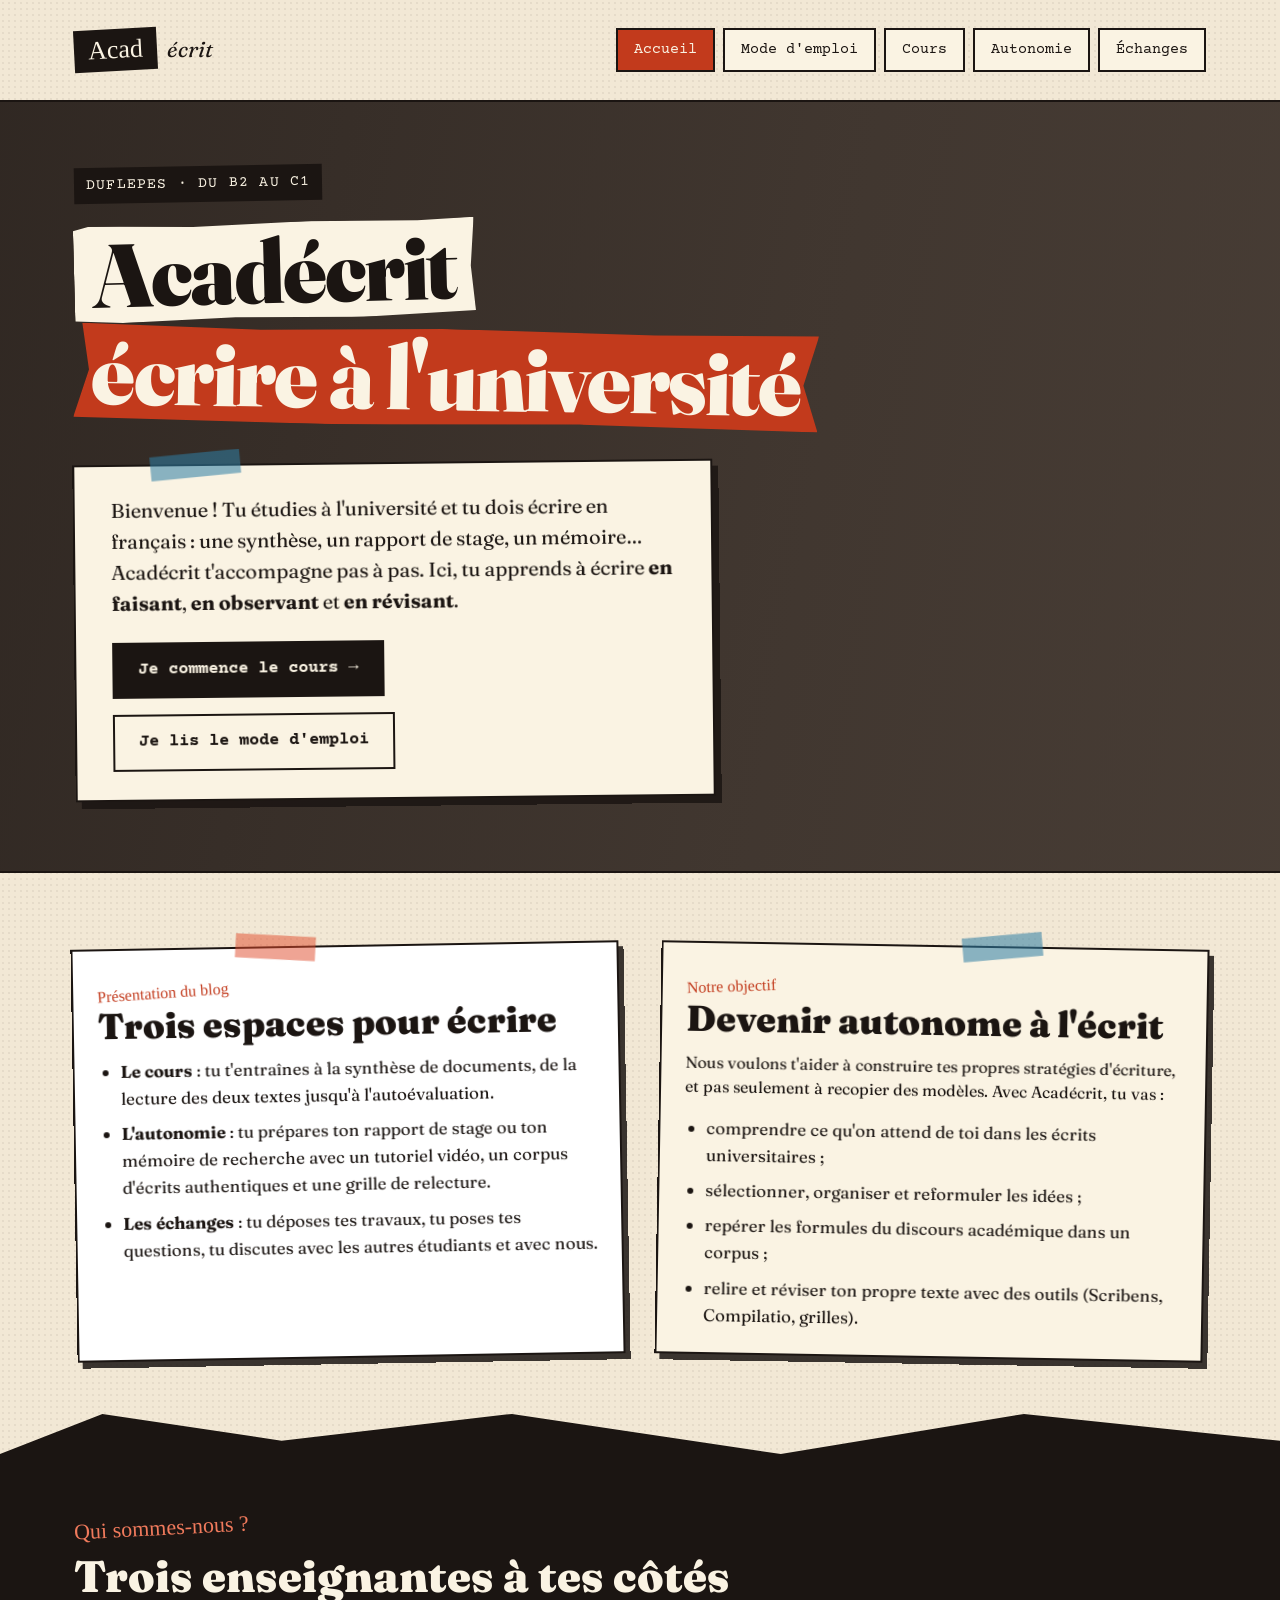
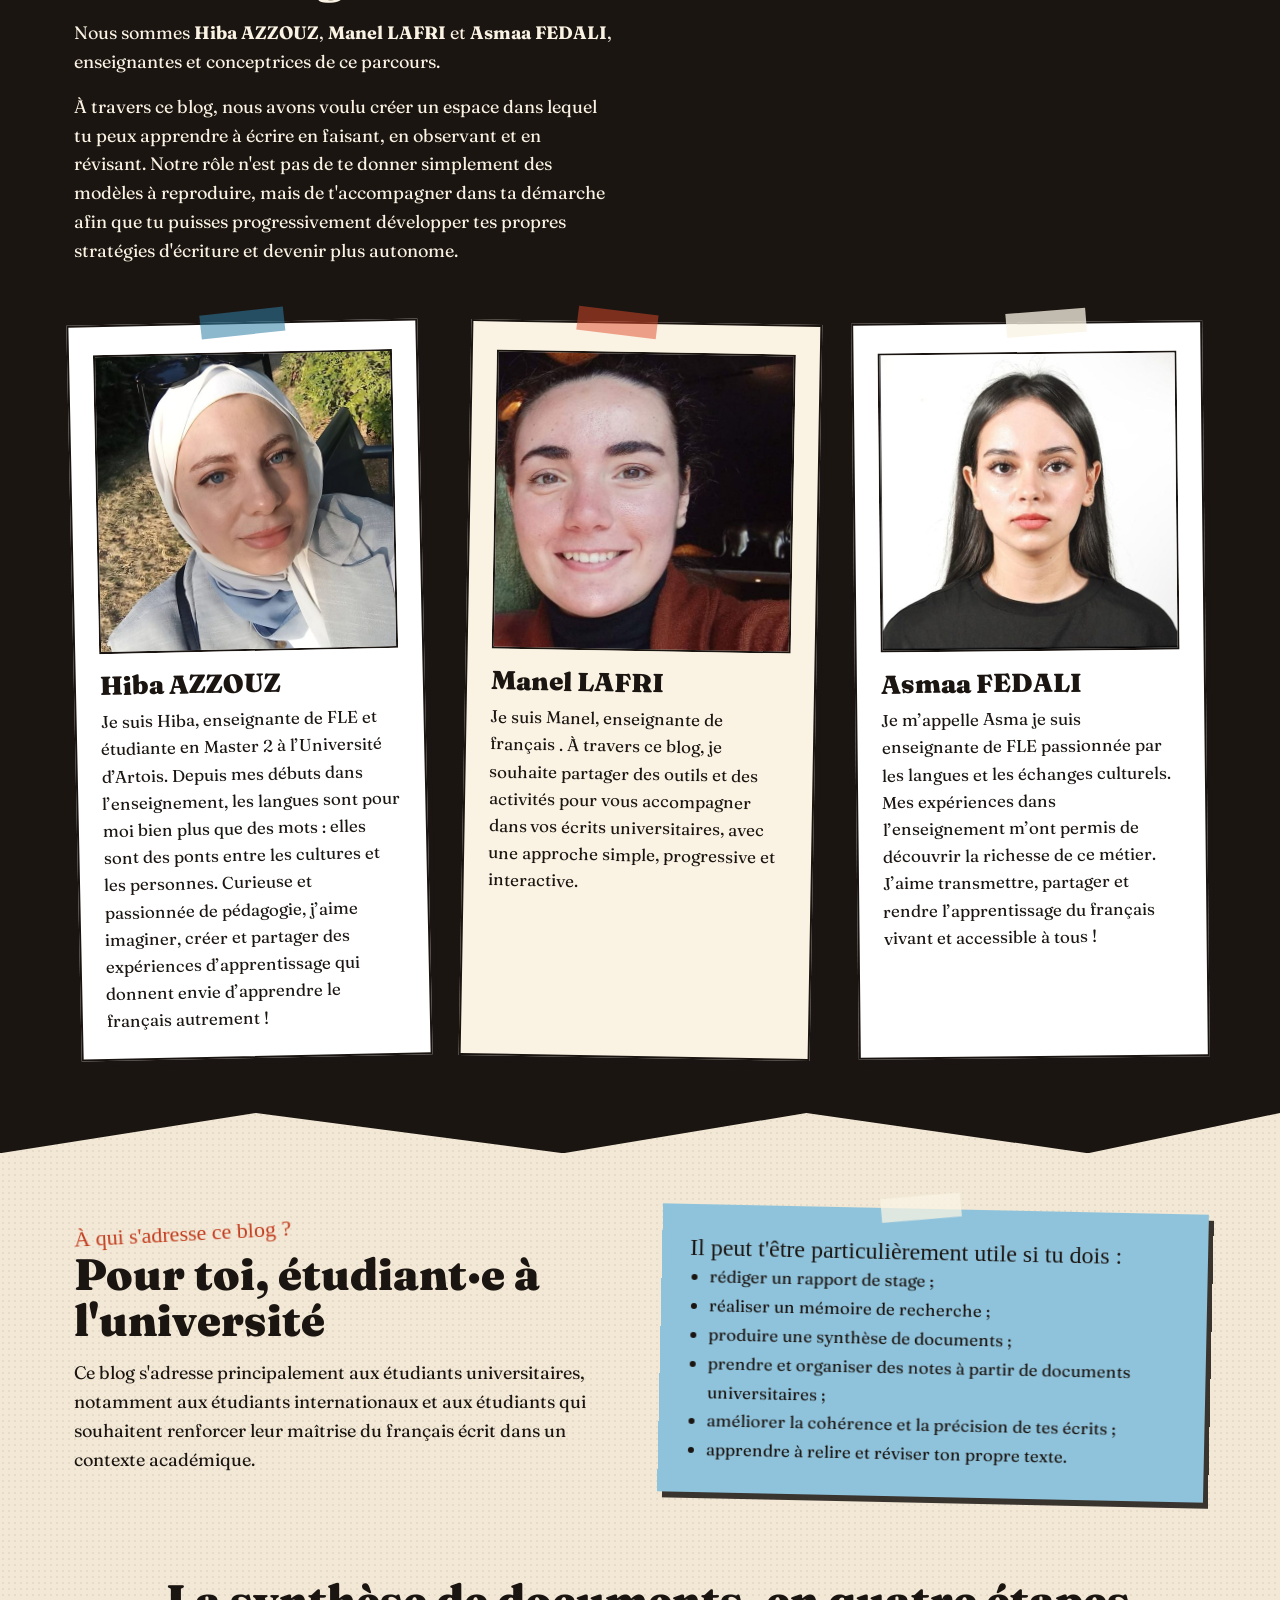
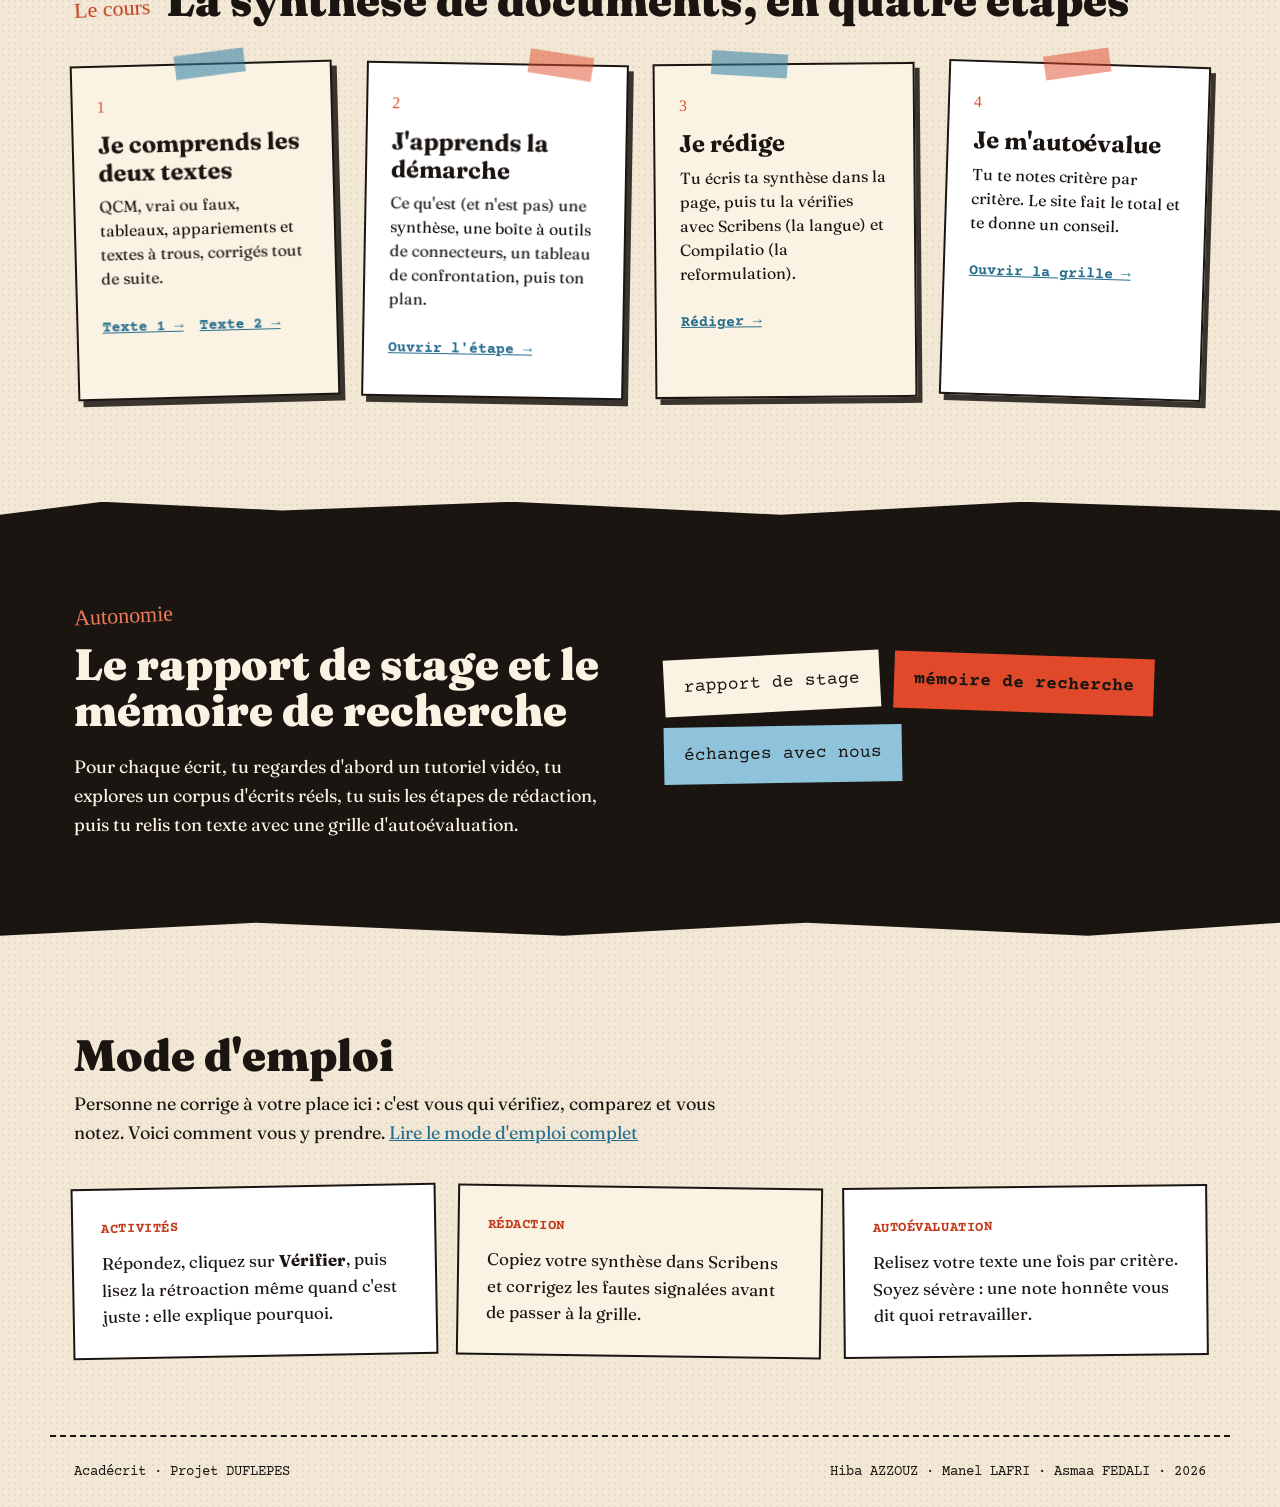
==== commit 14ddb109: "fix: nom de famille de Manel (Lafri) Co-Authored-By: Claude Opus 5.5 <noreply@anthropic.com> Claude-" ====
--- a/index.html
+++ b/index.html
@@ -73,7 +73,7 @@
 <div>
 <p class="kicker">Qui sommes-nous ?</p>
 <h2 id="t-qui" class="section-title" style="margin:0 0 20px">Trois enseignantes à tes côtés</h2>
-<p class="txt">Nous sommes <strong>Hiba AZZOUZ</strong>, <strong>Manel LAFERI</strong> et <strong>Asmaa FEDALI</strong>, enseignantes et conceptrices de ce parcours.</p>
+<p class="txt">Nous sommes <strong>Hiba AZZOUZ</strong>, <strong>Manel LAFRI</strong> et <strong>Asmaa FEDALI</strong>, enseignantes et conceptrices de ce parcours.</p>
 <p class="txt" style="margin-top:16px">À travers ce blog, nous avons voulu créer un espace dans lequel tu peux apprendre à écrire en faisant, en observant et en révisant. Notre rôle n'est pas de te donner simplement des modèles à reproduire, mais de t'accompagner dans ta démarche afin que tu puisses progressivement développer tes propres stratégies d'écriture et devenir plus autonome.</p>
 </div>
 <!-- Une carte par personne : copier un <li class="team-card"> et changer la photo, le nom et le texte. -->
@@ -86,8 +86,8 @@
 </li>
 <li class="card team-card" style="--r:1deg">
 <span class="tape tape--red" style="--x:30%;--w:80px;--t:6deg" aria-hidden="true"></span>
-<img class="team-photo" src="assets/img/equipe/manel.jpg" alt="Portrait de Manel LAFERI" width="600" height="600" loading="lazy" decoding="async">
-<h3 class="team-name">Manel LAFERI</h3>
+<img class="team-photo" src="assets/img/equipe/manel.jpg" alt="Portrait de Manel LAFRI" width="600" height="600" loading="lazy" decoding="async">
+<h3 class="team-name">Manel LAFRI</h3>
 <p class="team-txt">Je suis Manel, enseignante de français . À travers ce blog, je souhaite partager des outils et des activités pour vous accompagner dans vos écrits universitaires, avec une approche simple, progressive et interactive.</p>
 </li>
 <li class="card card--white team-card" style="--r:-.6deg">
@@ -186,7 +186,7 @@
 </main>
 <footer class="site-footer wrap">
 <span>Acadécrit · Projet DUFLEPES</span>
-<span>Hiba AZZOUZ · Manel LAFERI · Asmaa FEDALI · 2026</span>
+<span>Hiba AZZOUZ · Manel LAFRI · Asmaa FEDALI · 2026</span>
 </footer>
 </body>
 </html>
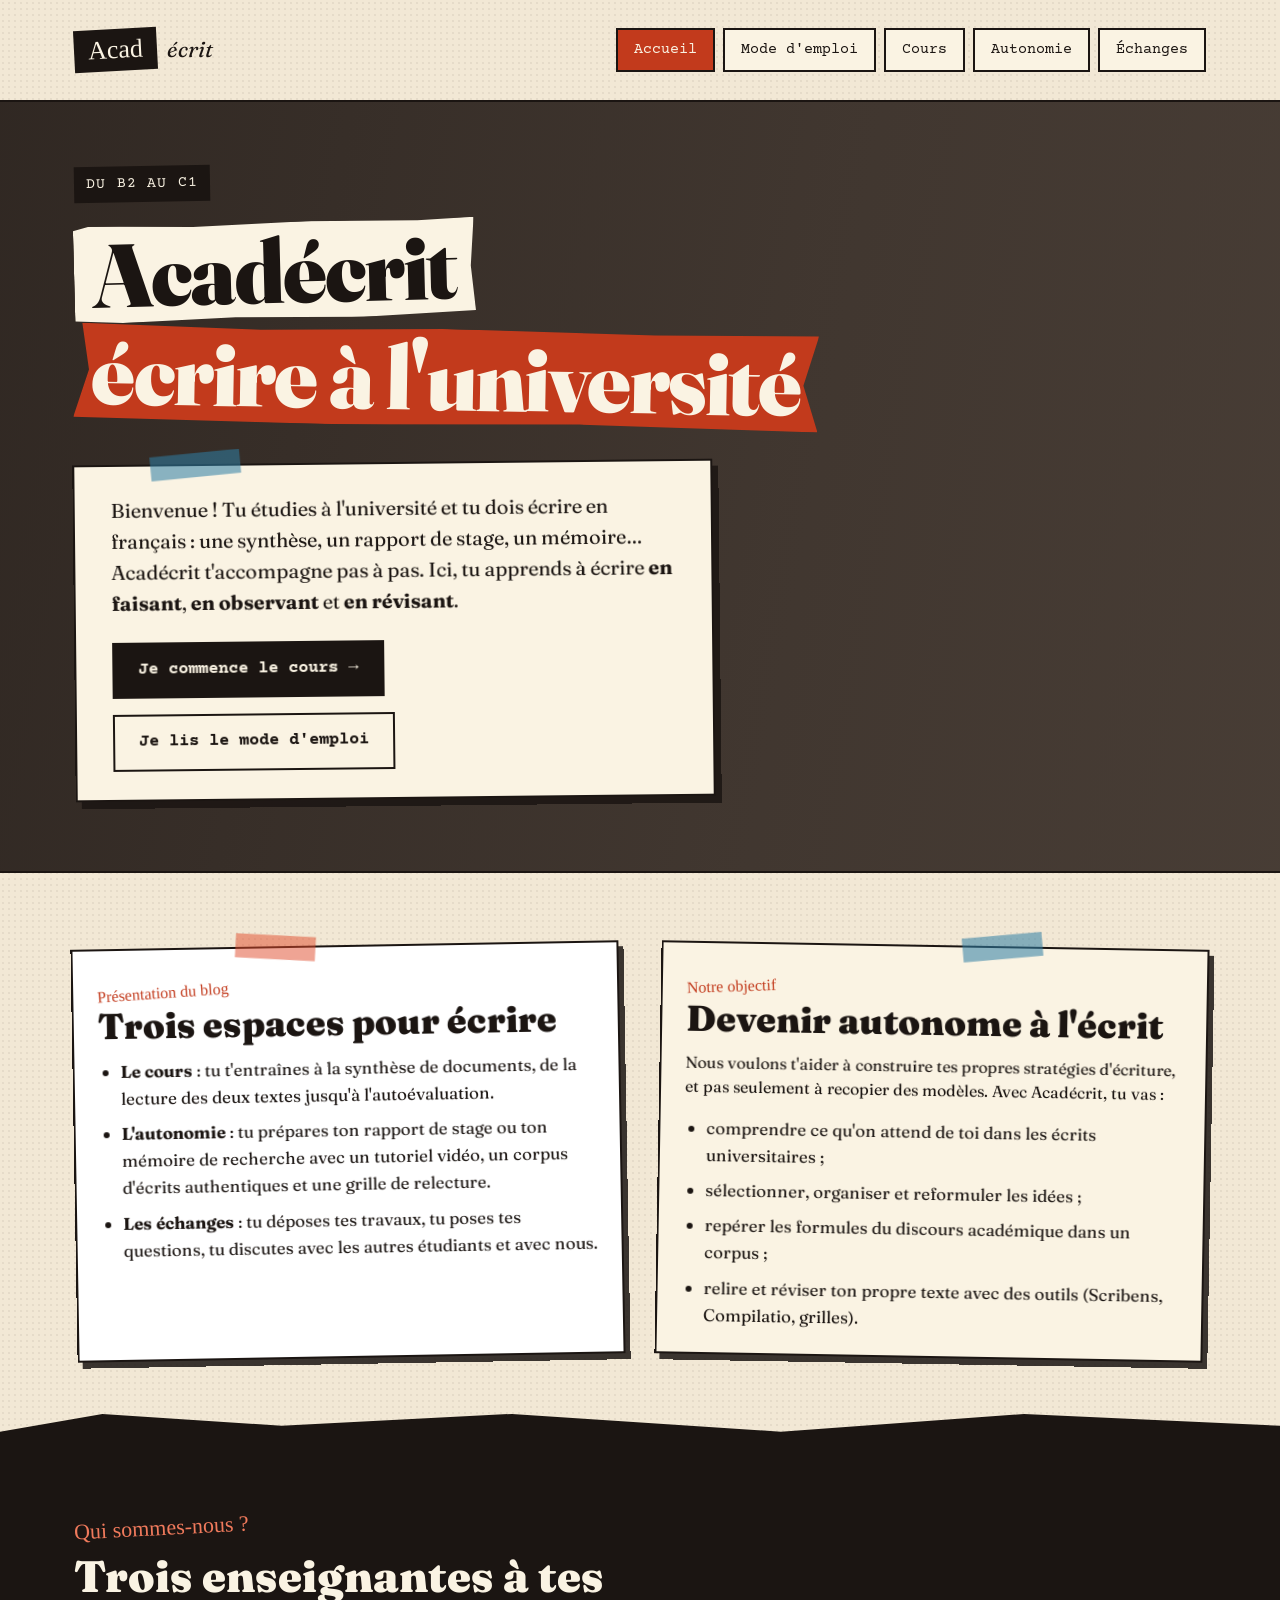
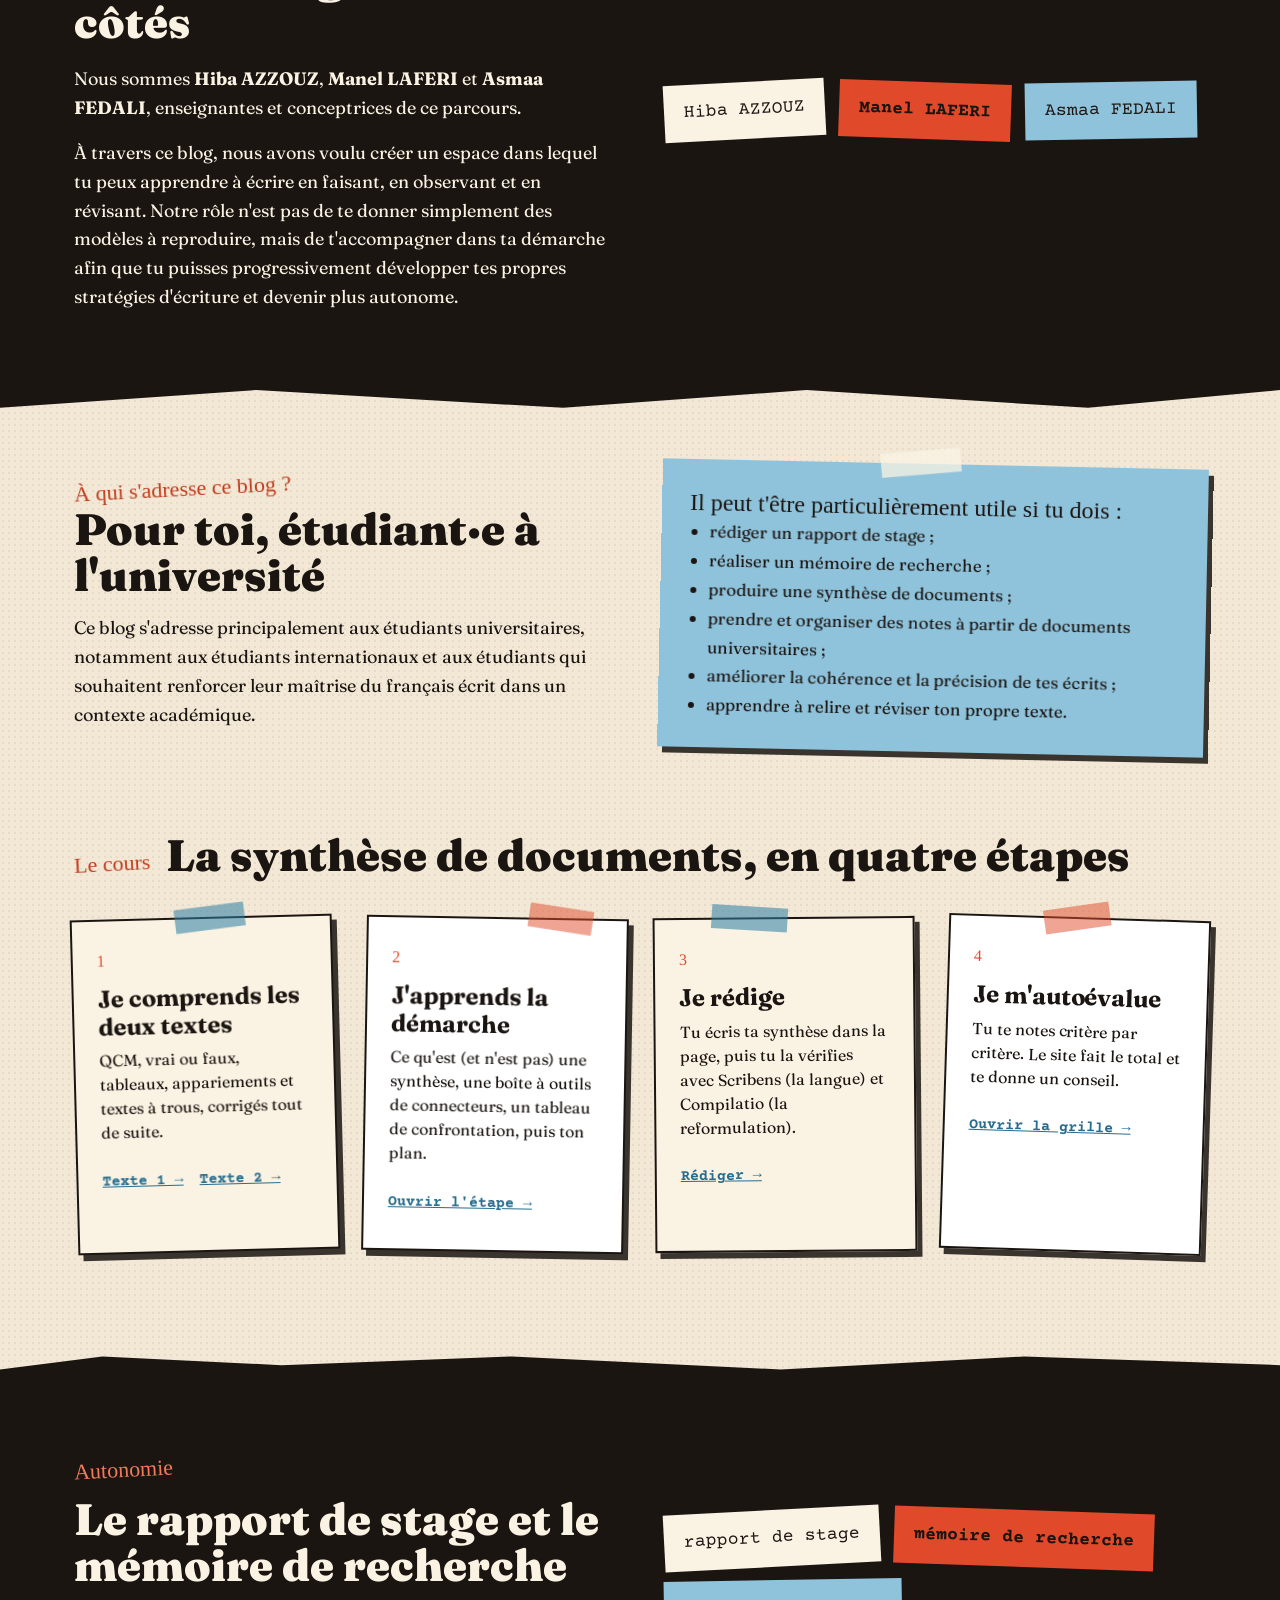
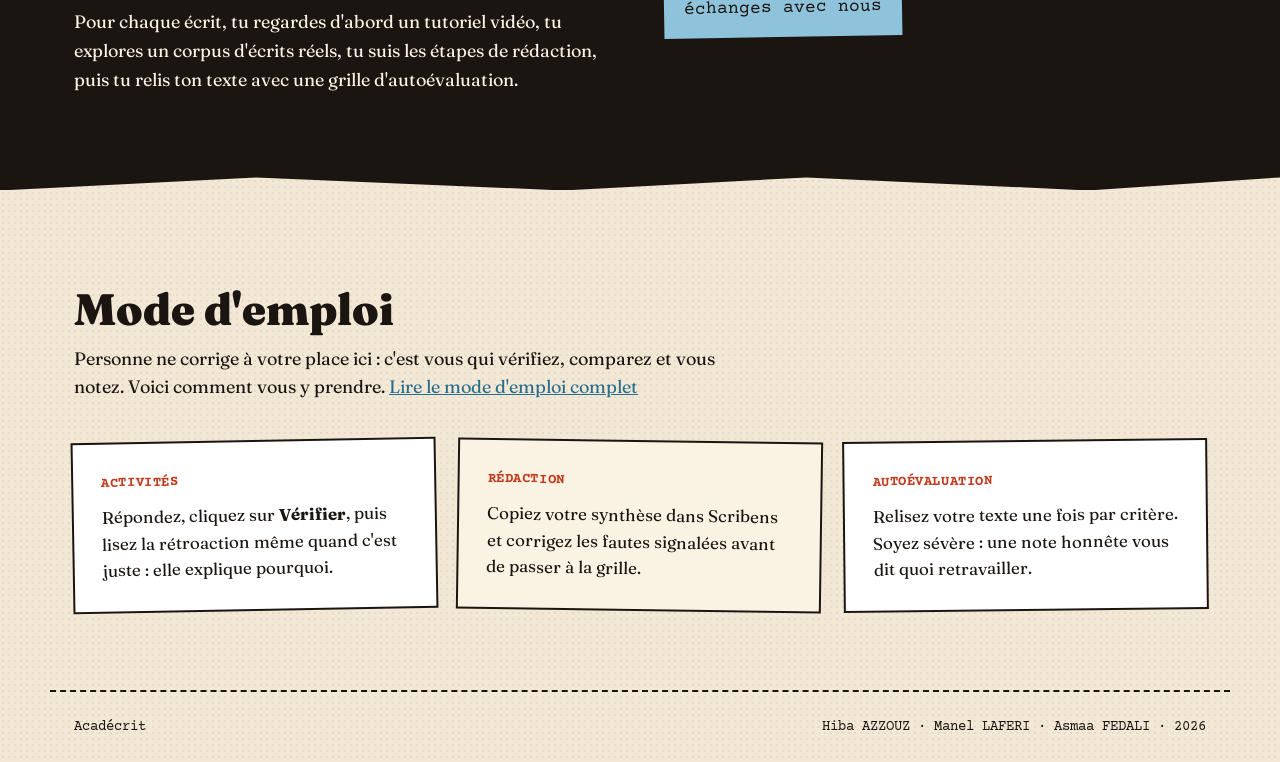
==== commit e194a286: "Merge pull request #1 from AladinAzz/claude/project-thread-ghp4c1 Accueil : retirer DUFLEPES, garder" ====
--- a/index.html
+++ b/index.html
@@ -4,7 +4,7 @@
 <meta charset="utf-8">
 <meta name="viewport" content="width=device-width, initial-scale=1">
 <title>Accueil · Acadécrit</title>
-<meta name="description" content="Acadécrit (DUFLEPES, du B2 au C1) : apprendre à écrire à l'université, de la synthèse de documents au rapport de stage et au mémoire de recherche.">
+<meta name="description" content="Acadécrit (du B2 au C1) : apprendre à écrire à l'université, de la synthèse de documents au rapport de stage et au mémoire de recherche.">
 <link rel="preconnect" href="https://fonts.googleapis.com">
 <link rel="preconnect" href="https://fonts.gstatic.com" crossorigin>
 <link href="https://fonts.googleapis.com/css2?family=Fraunces:ital,opsz,wght@0,9..144,400;0,9..144,700;0,9..144,900;1,9..144,400;1,9..144,700&amp;family=Permanent+Marker&amp;family=Courier+Prime:wght@400;700&amp;display=swap" rel="stylesheet">
@@ -27,7 +27,7 @@
 <section class="hero-photo" aria-labelledby="t-hero">
 <div class="hero wrap">
 <div class="hero-text">
-<p class="hero-eyebrow"><span>DUFLEPES · du B2 au C1</span></p>
+<p class="hero-eyebrow"><span>Du B2 au C1</span></p>
 <h1 id="t-hero" class="hero-title drop"><span class="w1">Acadécrit</span><br><span class="w2">écrire à l'université</span></h1>
 <div class="hero-card">
 <span class="tape" style="--x:12%;--w:90px;--t:-5deg" aria-hidden="true"></span>
@@ -69,33 +69,17 @@
 </section>
 
 <section class="band torn-dark" aria-labelledby="t-qui">
-<div class="band-inner band-inner--stack wrap">
+<div class="band-inner wrap">
 <div>
 <p class="kicker">Qui sommes-nous ?</p>
 <h2 id="t-qui" class="section-title" style="margin:0 0 20px">Trois enseignantes à tes côtés</h2>
-<p class="txt">Nous sommes <strong>Hiba AZZOUZ</strong>, <strong>Manel LAFRI</strong> et <strong>Asmaa FEDALI</strong>, enseignantes et conceptrices de ce parcours.</p>
+<p class="txt">Nous sommes <strong>Hiba AZZOUZ</strong>, <strong>Manel LAFERI</strong> et <strong>Asmaa FEDALI</strong>, enseignantes et conceptrices de ce parcours.</p>
 <p class="txt" style="margin-top:16px">À travers ce blog, nous avons voulu créer un espace dans lequel tu peux apprendre à écrire en faisant, en observant et en révisant. Notre rôle n'est pas de te donner simplement des modèles à reproduire, mais de t'accompagner dans ta démarche afin que tu puisses progressivement développer tes propres stratégies d'écriture et devenir plus autonome.</p>
 </div>
-<!-- Une carte par personne : copier un <li class="team-card"> et changer la photo, le nom et le texte. -->
-<ul class="grid team" style="--min:280px;--gap:40px" aria-label="L'équipe">
-<li class="card card--white team-card" style="--r:-1.2deg">
-<span class="tape" style="--x:38%;--w:84px;--t:-5deg" aria-hidden="true"></span>
-<img class="team-photo" src="assets/img/equipe/hiba.jpg" alt="Portrait de Hiba AZZOUZ" width="600" height="600" loading="lazy" decoding="async">
-<h3 class="team-name">Hiba AZZOUZ</h3>
-<p class="team-txt">Je suis Hiba, enseignante de FLE et étudiante en Master 2 à l’Université d’Artois. Depuis mes débuts dans l’enseignement, les langues sont pour moi bien plus que des mots : elles sont des ponts entre les cultures et les personnes. Curieuse et passionnée de pédagogie, j’aime imaginer, créer et partager des expériences d’apprentissage qui donnent envie d’apprendre le français autrement !</p>
-</li>
-<li class="card team-card" style="--r:1deg">
-<span class="tape tape--red" style="--x:30%;--w:80px;--t:6deg" aria-hidden="true"></span>
-<img class="team-photo" src="assets/img/equipe/manel.jpg" alt="Portrait de Manel LAFRI" width="600" height="600" loading="lazy" decoding="async">
-<h3 class="team-name">Manel LAFRI</h3>
-<p class="team-txt">Je suis Manel, enseignante de français . À travers ce blog, je souhaite partager des outils et des activités pour vous accompagner dans vos écrits universitaires, avec une approche simple, progressive et interactive.</p>
-</li>
-<li class="card card--white team-card" style="--r:-.6deg">
-<span class="tape tape--cream" style="--x:44%;--w:80px;--t:-4deg" aria-hidden="true"></span>
-<img class="team-photo" src="assets/img/equipe/asmaa.jpg" alt="Portrait d'Asmaa FEDALI" width="600" height="600" loading="lazy" decoding="async">
-<h3 class="team-name">Asmaa FEDALI</h3>
-<p class="team-txt">Je m’appelle Asma je suis enseignante de FLE passionnée par les langues et les échanges culturels. Mes expériences dans l’enseignement m’ont permis de découvrir la richesse de ce métier. J’aime transmettre, partager et rendre l’apprentissage du français vivant et accessible à tous !</p>
-</li>
+<ul class="chips" aria-label="L'équipe">
+<li><span class="chip-link" style="--r:-3deg">Hiba AZZOUZ</span></li>
+<li><span class="chip-link chip-link--red" style="--r:2deg">Manel LAFERI</span></li>
+<li><span class="chip-link chip-link--sky" style="--r:-1deg">Asmaa FEDALI</span></li>
 </ul>
 </div>
 </section>
@@ -185,8 +169,8 @@
 </section>
 </main>
 <footer class="site-footer wrap">
-<span>Acadécrit · Projet DUFLEPES</span>
-<span>Hiba AZZOUZ · Manel LAFRI · Asmaa FEDALI · 2026</span>
+<span>Acadécrit</span>
+<span>Hiba AZZOUZ · Manel LAFERI · Asmaa FEDALI · 2026</span>
 </footer>
 </body>
 </html>
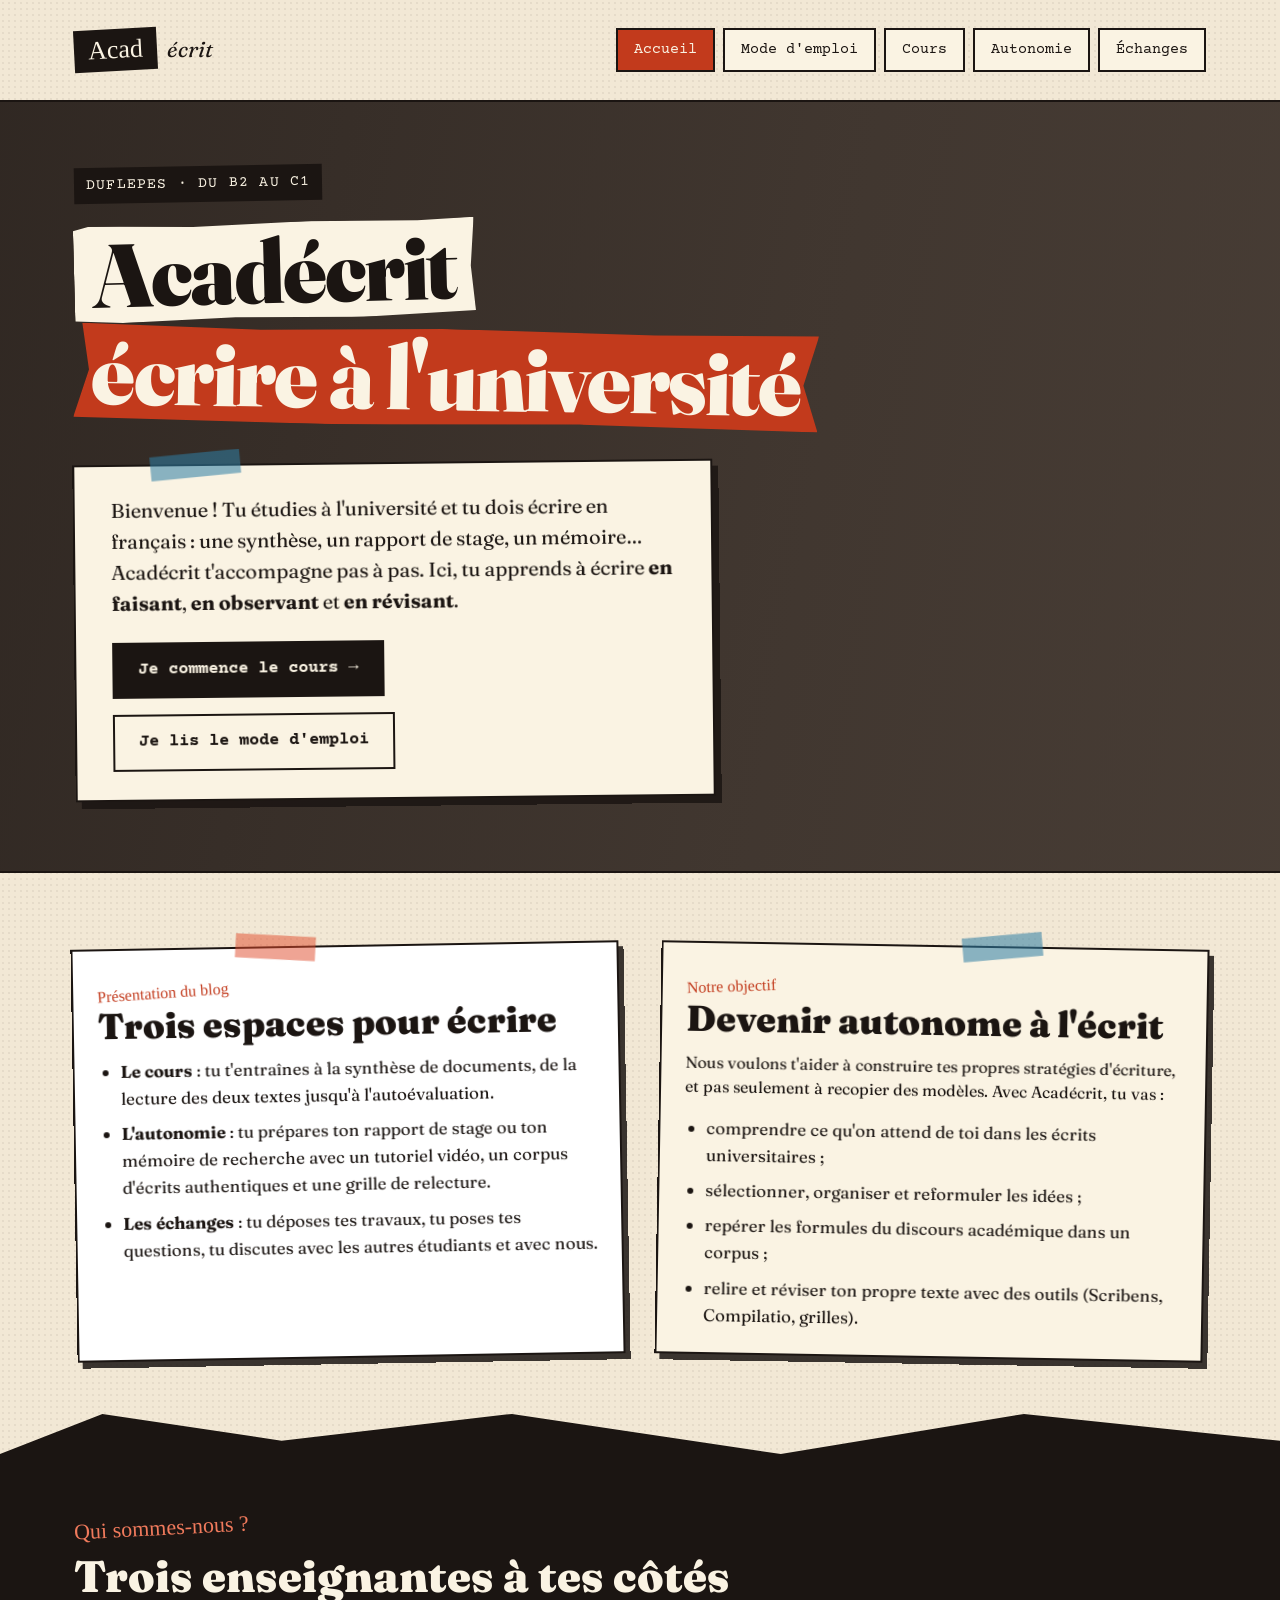
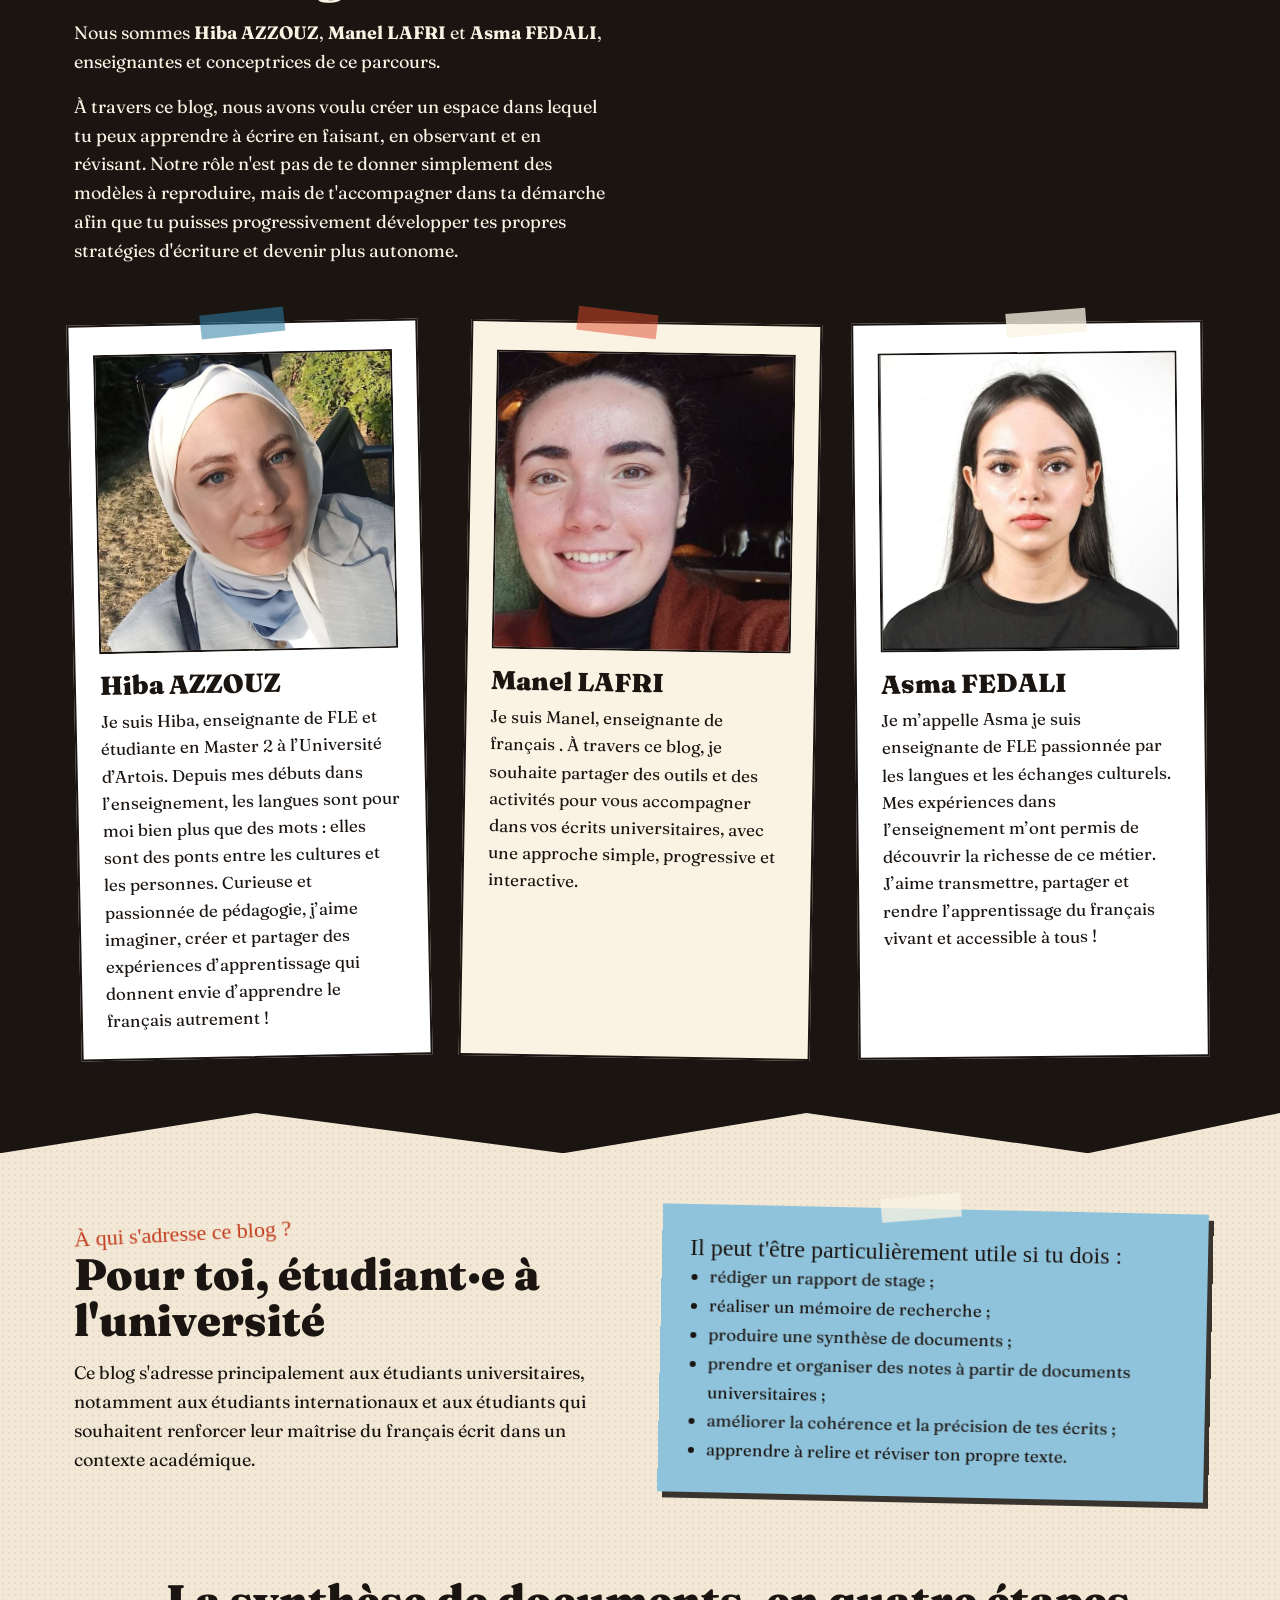
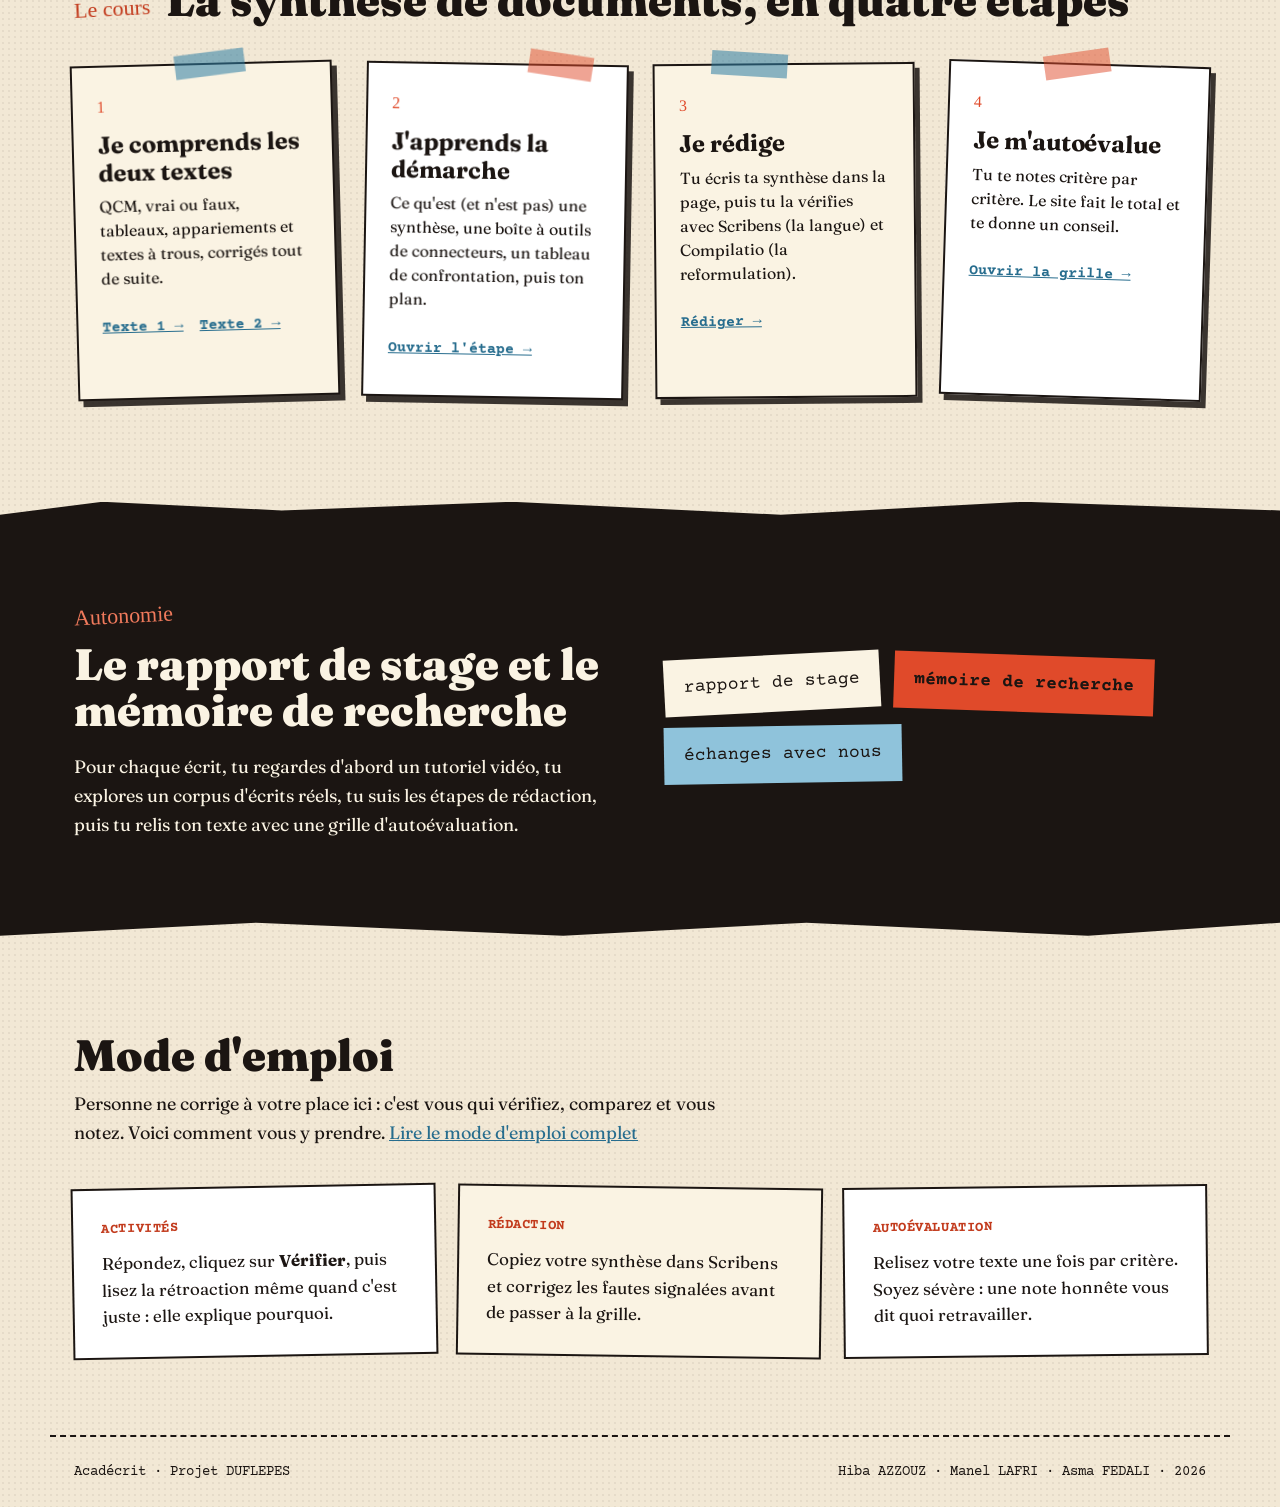
==== commit 305ed4d6: "fix: prénom d'Asma (un seul a) Co-Authored-By: Claude Opus 5.5 <noreply@anthropic.com> Claude-Sessio" ====
--- a/index.html
+++ b/index.html
@@ -4,7 +4,7 @@
 <meta charset="utf-8">
 <meta name="viewport" content="width=device-width, initial-scale=1">
 <title>Accueil · Acadécrit</title>
-<meta name="description" content="Acadécrit (du B2 au C1) : apprendre à écrire à l'université, de la synthèse de documents au rapport de stage et au mémoire de recherche.">
+<meta name="description" content="Acadécrit (DUFLEPES, du B2 au C1) : apprendre à écrire à l'université, de la synthèse de documents au rapport de stage et au mémoire de recherche.">
 <link rel="preconnect" href="https://fonts.googleapis.com">
 <link rel="preconnect" href="https://fonts.gstatic.com" crossorigin>
 <link href="https://fonts.googleapis.com/css2?family=Fraunces:ital,opsz,wght@0,9..144,400;0,9..144,700;0,9..144,900;1,9..144,400;1,9..144,700&amp;family=Permanent+Marker&amp;family=Courier+Prime:wght@400;700&amp;display=swap" rel="stylesheet">
@@ -27,7 +27,7 @@
 <section class="hero-photo" aria-labelledby="t-hero">
 <div class="hero wrap">
 <div class="hero-text">
-<p class="hero-eyebrow"><span>Du B2 au C1</span></p>
+<p class="hero-eyebrow"><span>DUFLEPES · du B2 au C1</span></p>
 <h1 id="t-hero" class="hero-title drop"><span class="w1">Acadécrit</span><br><span class="w2">écrire à l'université</span></h1>
 <div class="hero-card">
 <span class="tape" style="--x:12%;--w:90px;--t:-5deg" aria-hidden="true"></span>
@@ -69,17 +69,33 @@
 </section>
 
 <section class="band torn-dark" aria-labelledby="t-qui">
-<div class="band-inner wrap">
+<div class="band-inner band-inner--stack wrap">
 <div>
 <p class="kicker">Qui sommes-nous ?</p>
 <h2 id="t-qui" class="section-title" style="margin:0 0 20px">Trois enseignantes à tes côtés</h2>
-<p class="txt">Nous sommes <strong>Hiba AZZOUZ</strong>, <strong>Manel LAFERI</strong> et <strong>Asmaa FEDALI</strong>, enseignantes et conceptrices de ce parcours.</p>
+<p class="txt">Nous sommes <strong>Hiba AZZOUZ</strong>, <strong>Manel LAFRI</strong> et <strong>Asma FEDALI</strong>, enseignantes et conceptrices de ce parcours.</p>
 <p class="txt" style="margin-top:16px">À travers ce blog, nous avons voulu créer un espace dans lequel tu peux apprendre à écrire en faisant, en observant et en révisant. Notre rôle n'est pas de te donner simplement des modèles à reproduire, mais de t'accompagner dans ta démarche afin que tu puisses progressivement développer tes propres stratégies d'écriture et devenir plus autonome.</p>
 </div>
-<ul class="chips" aria-label="L'équipe">
-<li><span class="chip-link" style="--r:-3deg">Hiba AZZOUZ</span></li>
-<li><span class="chip-link chip-link--red" style="--r:2deg">Manel LAFERI</span></li>
-<li><span class="chip-link chip-link--sky" style="--r:-1deg">Asmaa FEDALI</span></li>
+<!-- Une carte par personne : copier un <li class="team-card"> et changer la photo, le nom et le texte. -->
+<ul class="grid team" style="--min:280px;--gap:40px" aria-label="L'équipe">
+<li class="card card--white team-card" style="--r:-1.2deg">
+<span class="tape" style="--x:38%;--w:84px;--t:-5deg" aria-hidden="true"></span>
+<img class="team-photo" src="assets/img/equipe/hiba.jpg" alt="Portrait de Hiba AZZOUZ" width="600" height="600" loading="lazy" decoding="async">
+<h3 class="team-name">Hiba AZZOUZ</h3>
+<p class="team-txt">Je suis Hiba, enseignante de FLE et étudiante en Master 2 à l’Université d’Artois. Depuis mes débuts dans l’enseignement, les langues sont pour moi bien plus que des mots : elles sont des ponts entre les cultures et les personnes. Curieuse et passionnée de pédagogie, j’aime imaginer, créer et partager des expériences d’apprentissage qui donnent envie d’apprendre le français autrement !</p>
+</li>
+<li class="card team-card" style="--r:1deg">
+<span class="tape tape--red" style="--x:30%;--w:80px;--t:6deg" aria-hidden="true"></span>
+<img class="team-photo" src="assets/img/equipe/manel.jpg" alt="Portrait de Manel LAFRI" width="600" height="600" loading="lazy" decoding="async">
+<h3 class="team-name">Manel LAFRI</h3>
+<p class="team-txt">Je suis Manel, enseignante de français . À travers ce blog, je souhaite partager des outils et des activités pour vous accompagner dans vos écrits universitaires, avec une approche simple, progressive et interactive.</p>
+</li>
+<li class="card card--white team-card" style="--r:-.6deg">
+<span class="tape tape--cream" style="--x:44%;--w:80px;--t:-4deg" aria-hidden="true"></span>
+<img class="team-photo" src="assets/img/equipe/asma.jpg" alt="Portrait d'Asma FEDALI" width="600" height="600" loading="lazy" decoding="async">
+<h3 class="team-name">Asma FEDALI</h3>
+<p class="team-txt">Je m’appelle Asma je suis enseignante de FLE passionnée par les langues et les échanges culturels. Mes expériences dans l’enseignement m’ont permis de découvrir la richesse de ce métier. J’aime transmettre, partager et rendre l’apprentissage du français vivant et accessible à tous !</p>
+</li>
 </ul>
 </div>
 </section>
@@ -169,8 +185,8 @@
 </section>
 </main>
 <footer class="site-footer wrap">
-<span>Acadécrit</span>
-<span>Hiba AZZOUZ · Manel LAFERI · Asmaa FEDALI · 2026</span>
+<span>Acadécrit · Projet DUFLEPES</span>
+<span>Hiba AZZOUZ · Manel LAFRI · Asma FEDALI · 2026</span>
 </footer>
 </body>
 </html>
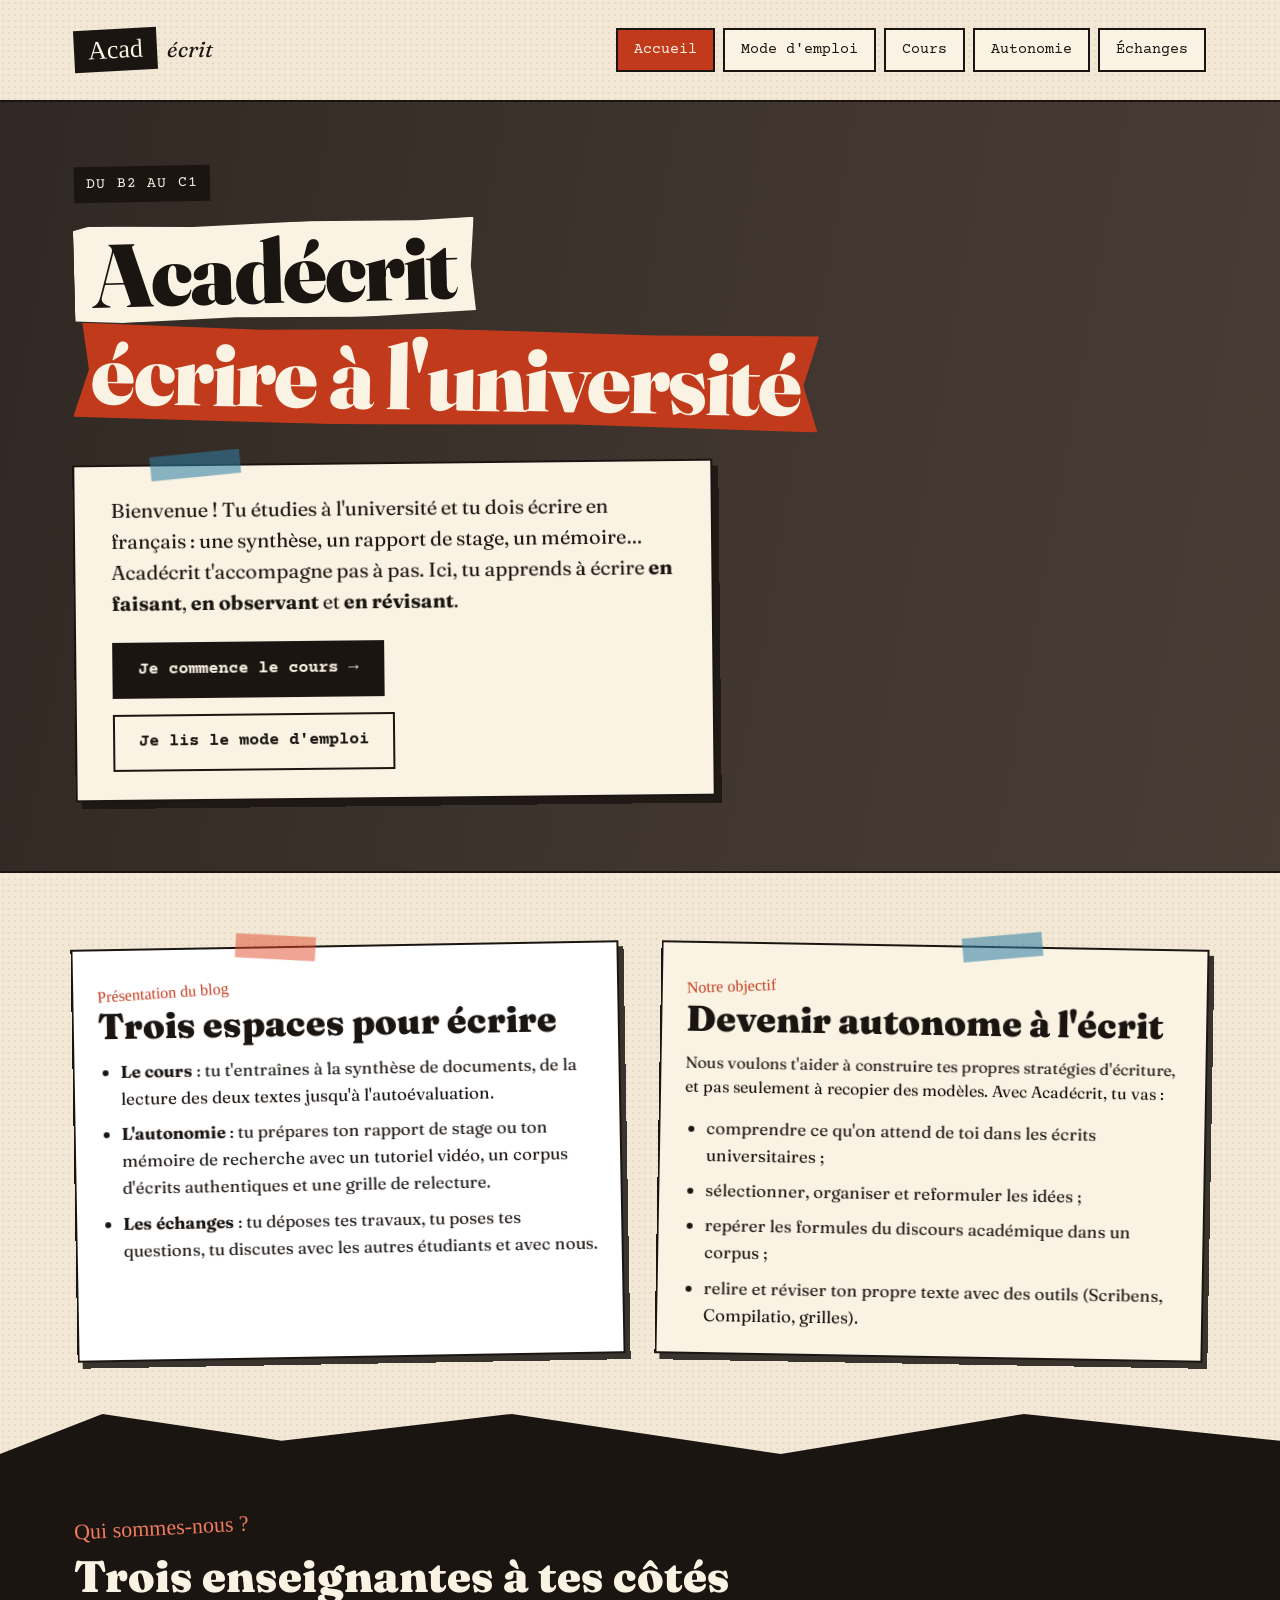
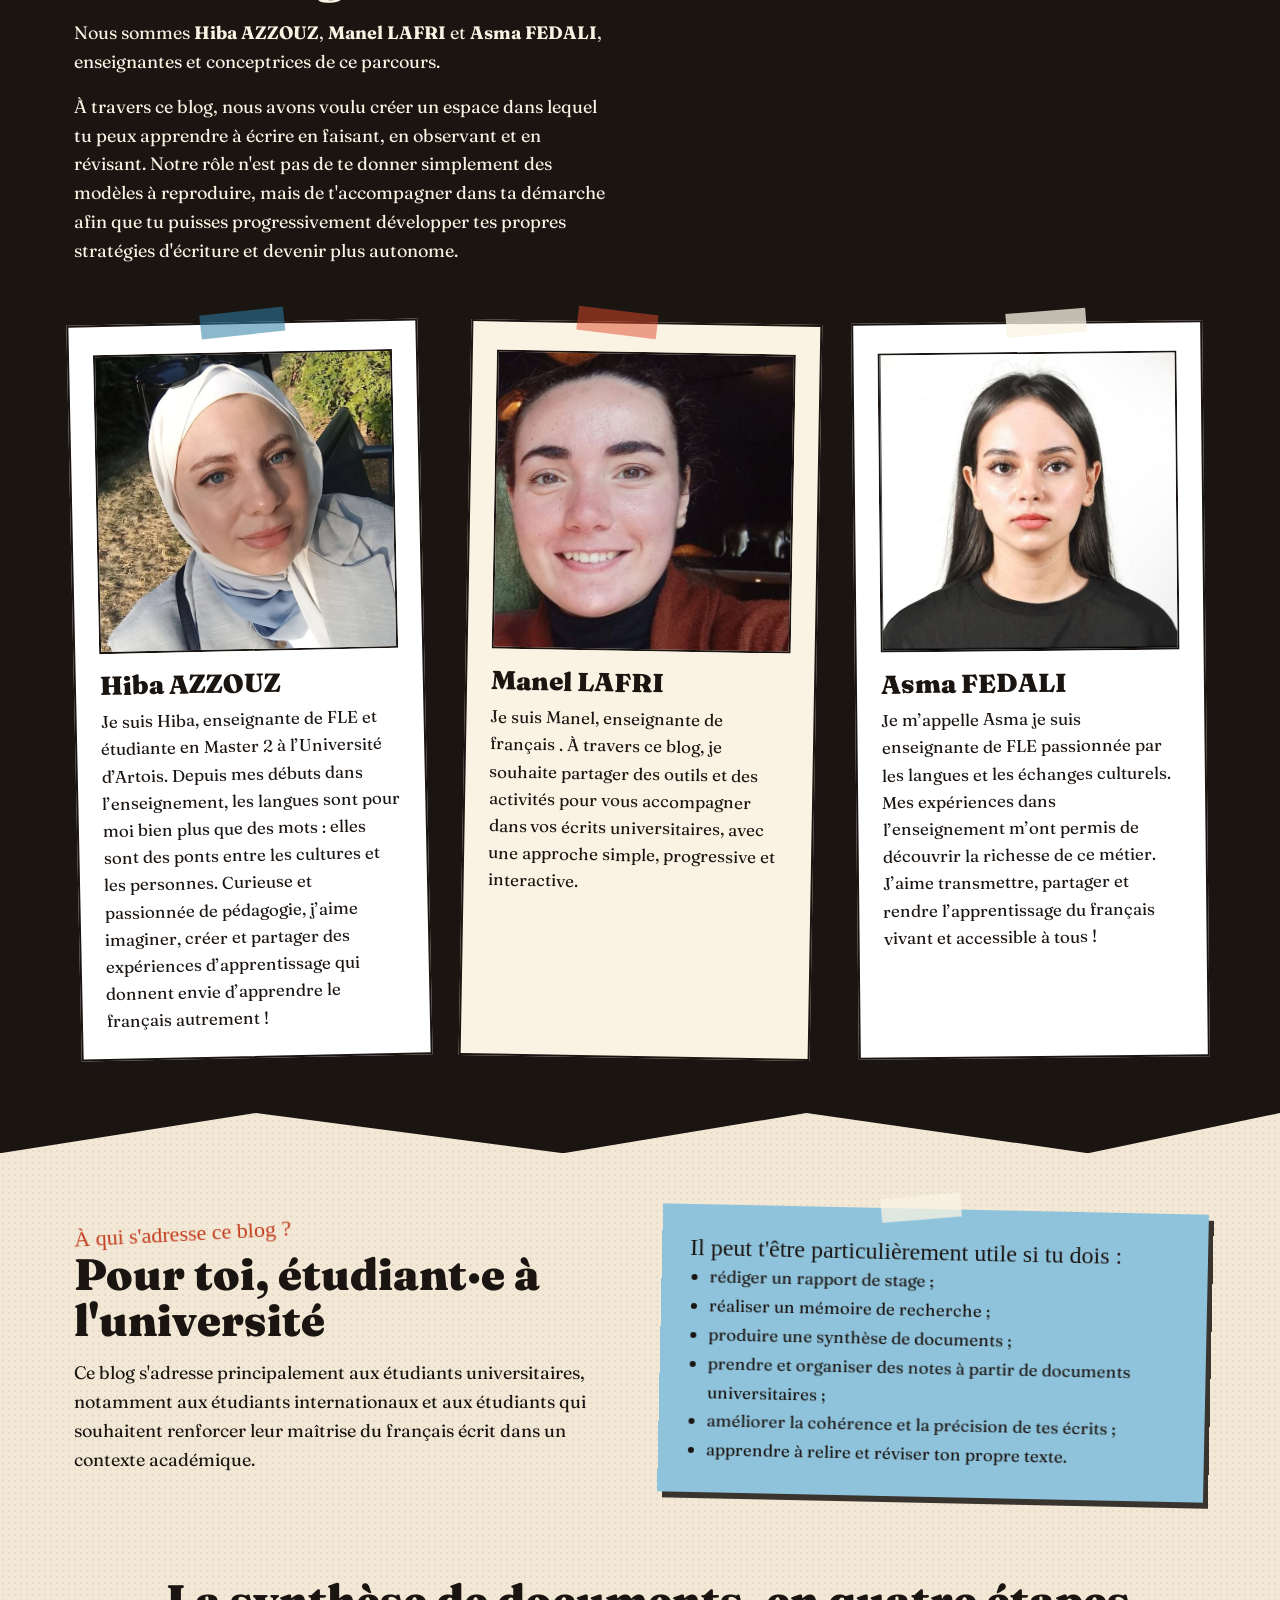
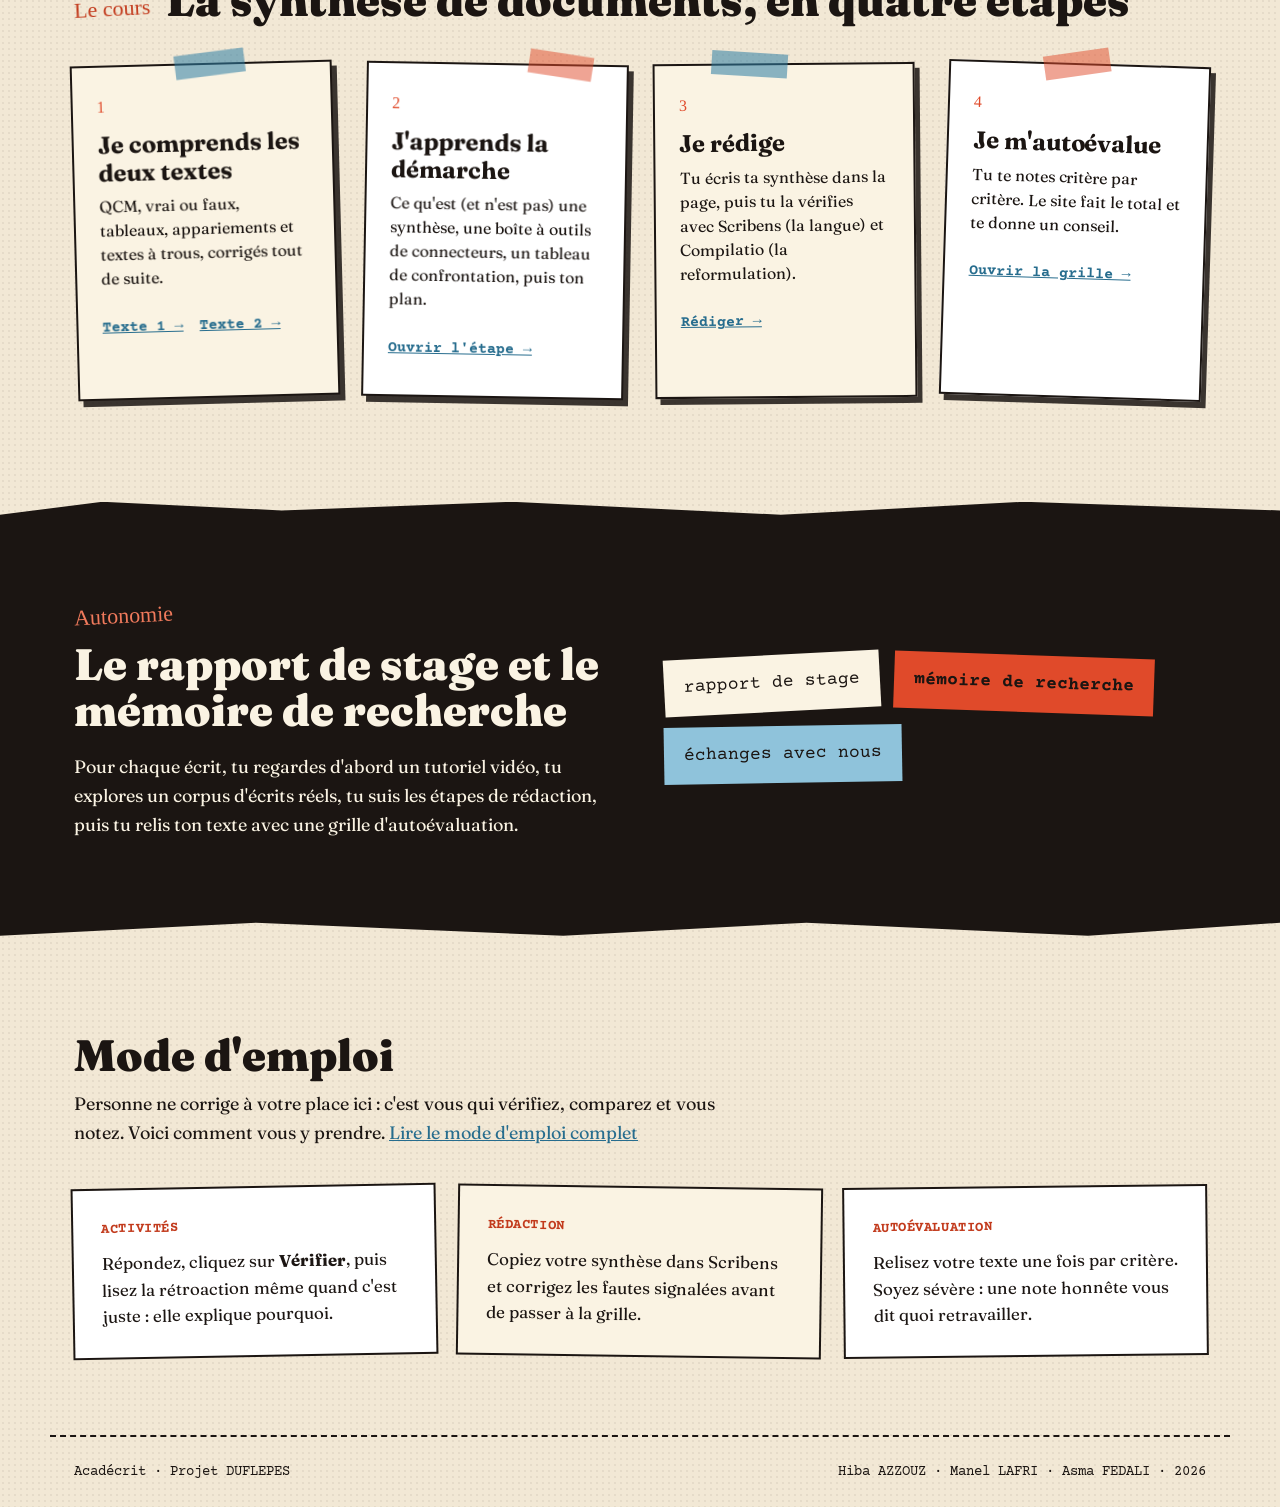
==== commit 40236b44: "Merge branch 'main' into claude/project-thread-hoi2k5" ====
--- a/index.html
+++ b/index.html
@@ -4,7 +4,7 @@
 <meta charset="utf-8">
 <meta name="viewport" content="width=device-width, initial-scale=1">
 <title>Accueil · Acadécrit</title>
-<meta name="description" content="Acadécrit (DUFLEPES, du B2 au C1) : apprendre à écrire à l'université, de la synthèse de documents au rapport de stage et au mémoire de recherche.">
+<meta name="description" content="Acadécrit (du B2 au C1) : apprendre à écrire à l'université, de la synthèse de documents au rapport de stage et au mémoire de recherche.">
 <link rel="preconnect" href="https://fonts.googleapis.com">
 <link rel="preconnect" href="https://fonts.gstatic.com" crossorigin>
 <link href="https://fonts.googleapis.com/css2?family=Fraunces:ital,opsz,wght@0,9..144,400;0,9..144,700;0,9..144,900;1,9..144,400;1,9..144,700&amp;family=Permanent+Marker&amp;family=Courier+Prime:wght@400;700&amp;display=swap" rel="stylesheet">
@@ -27,7 +27,7 @@
 <section class="hero-photo" aria-labelledby="t-hero">
 <div class="hero wrap">
 <div class="hero-text">
-<p class="hero-eyebrow"><span>DUFLEPES · du B2 au C1</span></p>
+<p class="hero-eyebrow"><span>Du B2 au C1</span></p>
 <h1 id="t-hero" class="hero-title drop"><span class="w1">Acadécrit</span><br><span class="w2">écrire à l'université</span></h1>
 <div class="hero-card">
 <span class="tape" style="--x:12%;--w:90px;--t:-5deg" aria-hidden="true"></span>
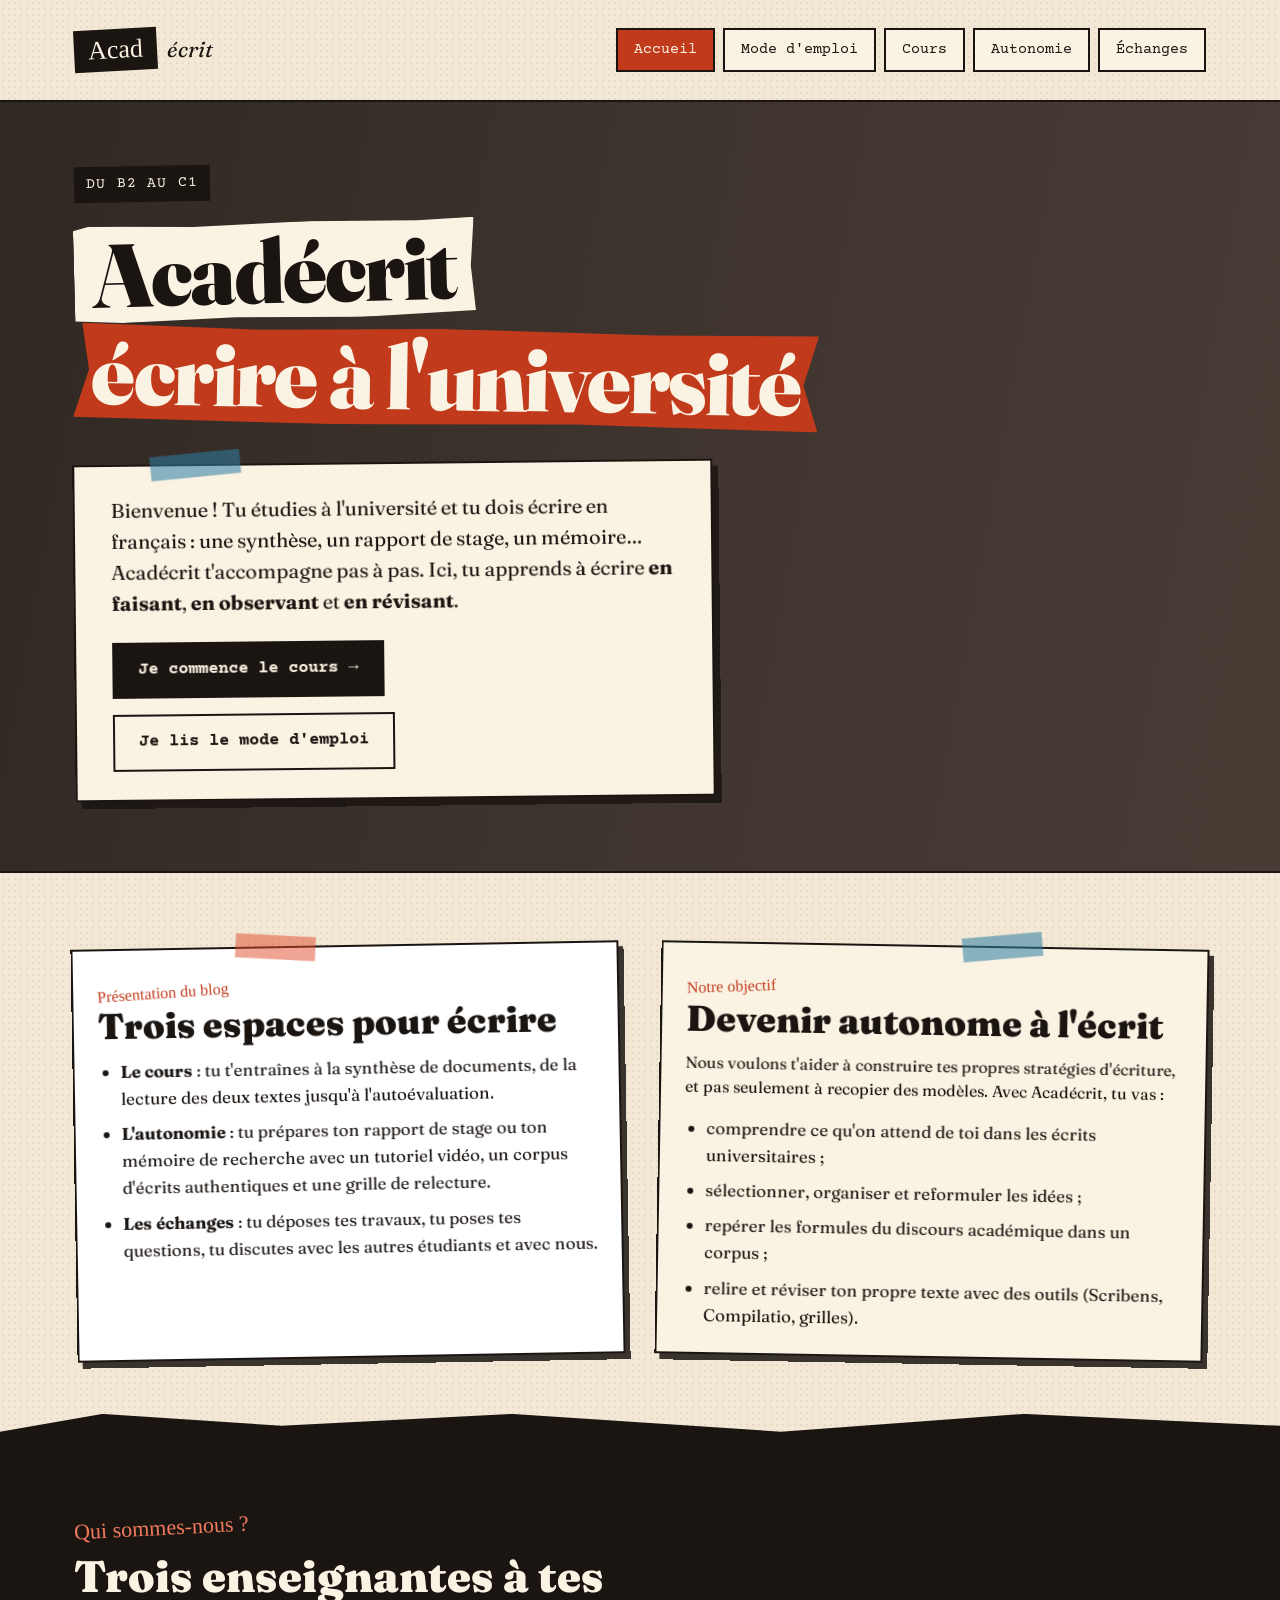
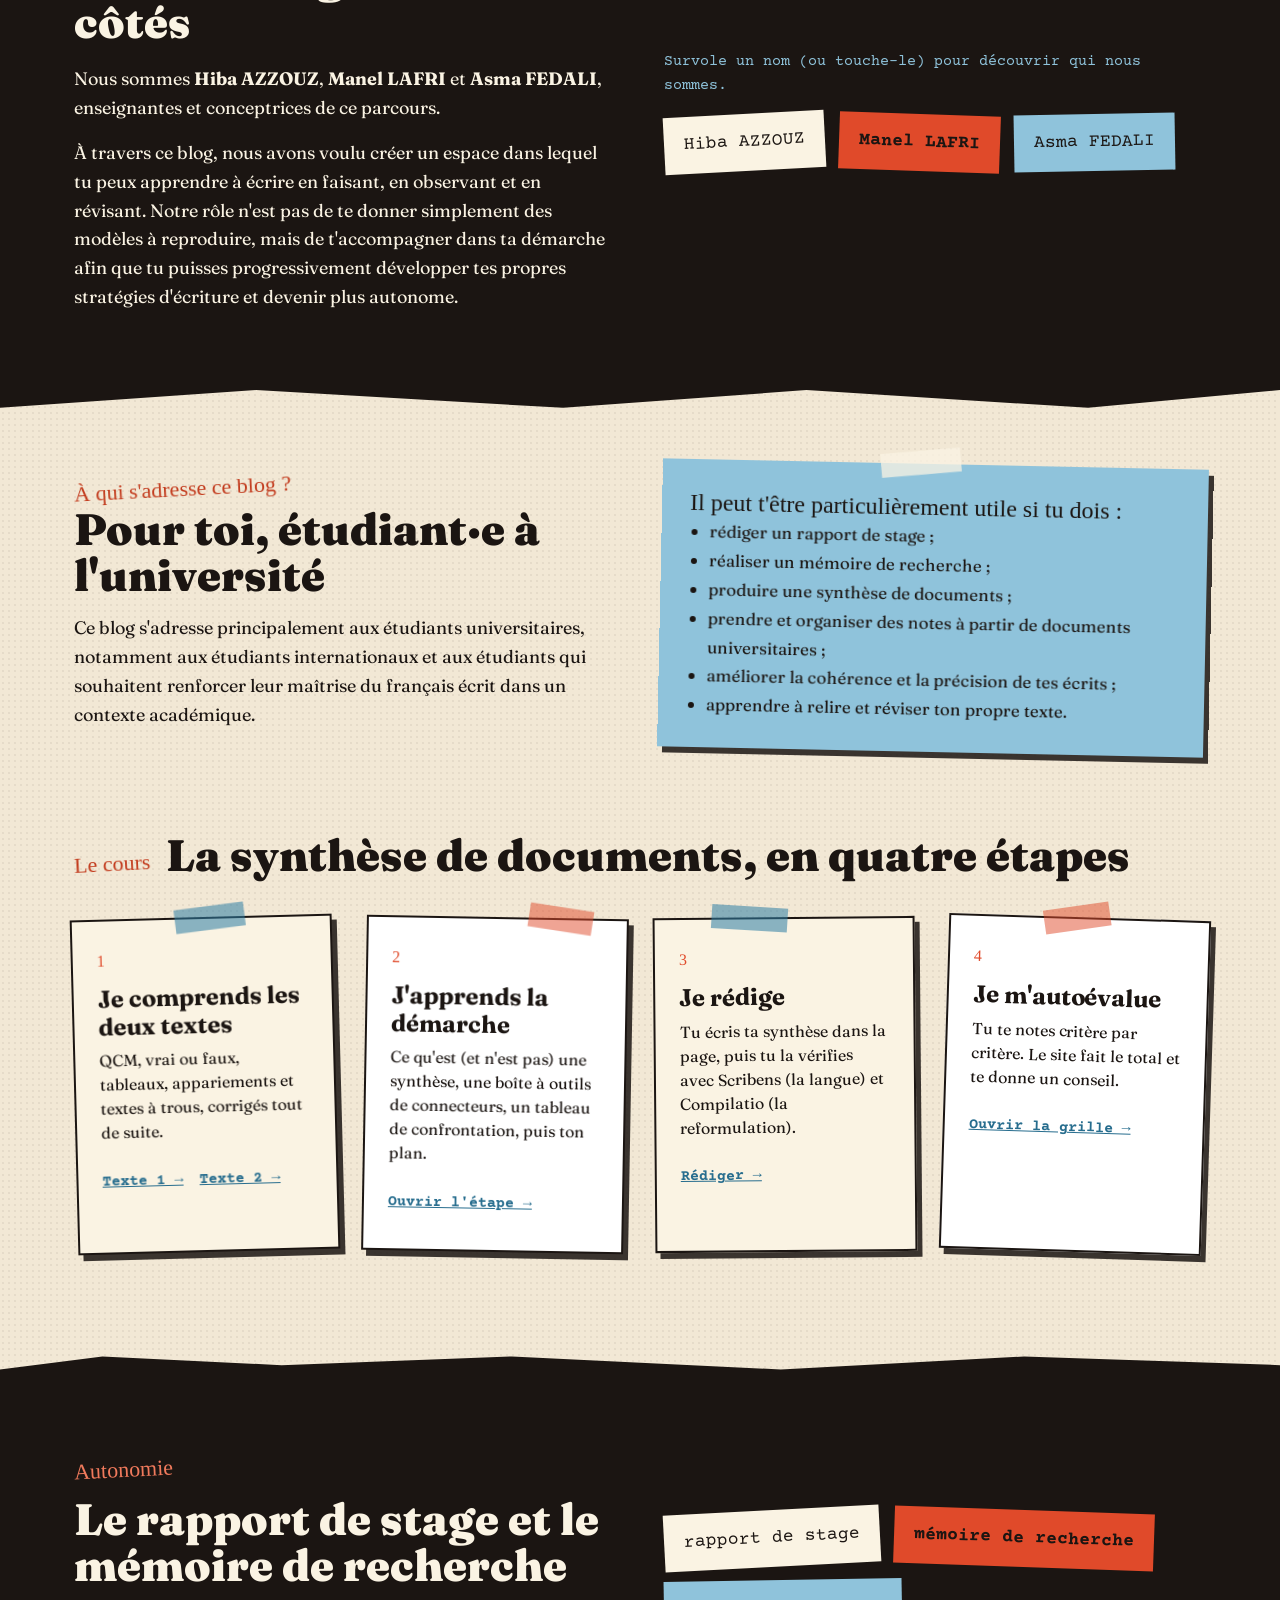
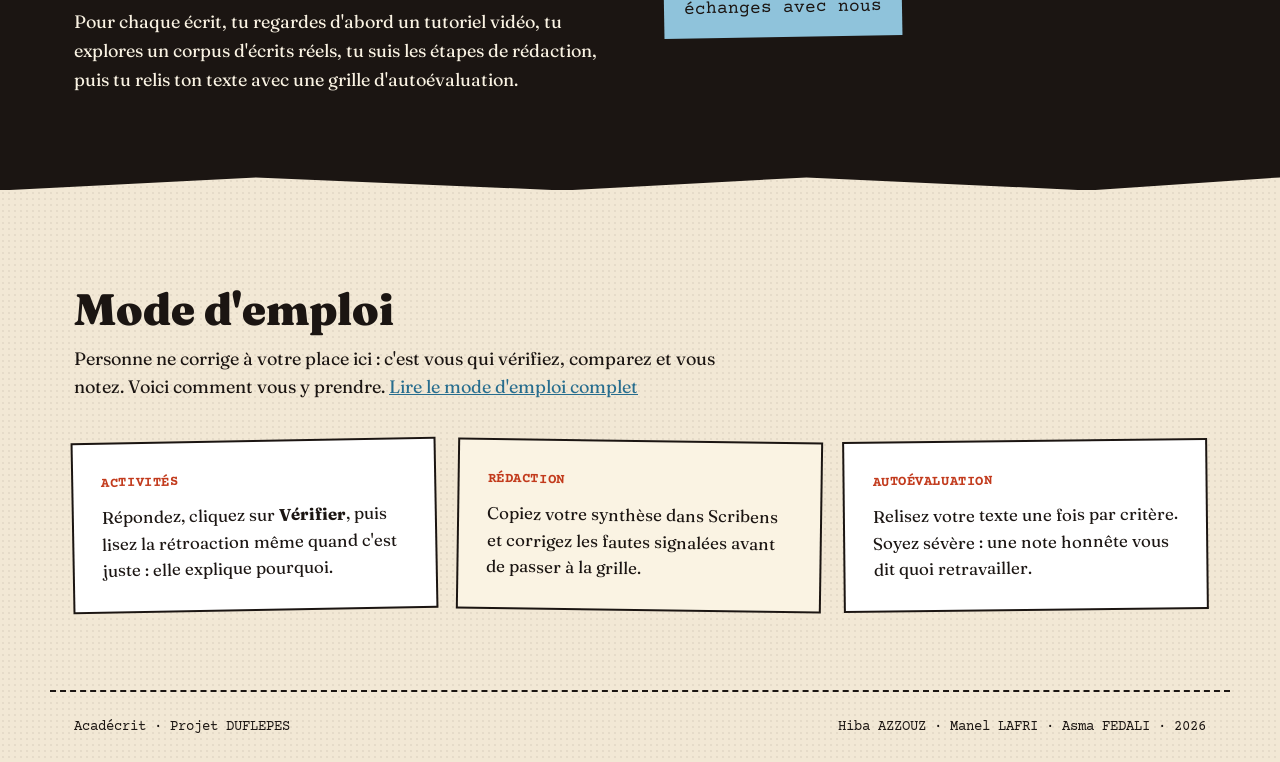
==== commit 068356d5: "feat: cartes de l'équipe affichées au survol des noms Par défaut seuls les noms (étiquettes) sont vi" ====
--- a/index.html
+++ b/index.html
@@ -9,6 +9,7 @@
 <link rel="preconnect" href="https://fonts.gstatic.com" crossorigin>
 <link href="https://fonts.googleapis.com/css2?family=Fraunces:ital,opsz,wght@0,9..144,400;0,9..144,700;0,9..144,900;1,9..144,400;1,9..144,700&amp;family=Permanent+Marker&amp;family=Courier+Prime:wght@400;700&amp;display=swap" rel="stylesheet">
 <link rel="stylesheet" href="assets/css/style.css">
+<script src="assets/js/equipe.js" defer></script>
 
 </head>
 <body>
@@ -69,34 +70,52 @@
 </section>
 
 <section class="band torn-dark" aria-labelledby="t-qui">
-<div class="band-inner band-inner--stack wrap">
+<div class="band-inner wrap">
 <div>
 <p class="kicker">Qui sommes-nous ?</p>
 <h2 id="t-qui" class="section-title" style="margin:0 0 20px">Trois enseignantes à tes côtés</h2>
 <p class="txt">Nous sommes <strong>Hiba AZZOUZ</strong>, <strong>Manel LAFRI</strong> et <strong>Asma FEDALI</strong>, enseignantes et conceptrices de ce parcours.</p>
 <p class="txt" style="margin-top:16px">À travers ce blog, nous avons voulu créer un espace dans lequel tu peux apprendre à écrire en faisant, en observant et en révisant. Notre rôle n'est pas de te donner simplement des modèles à reproduire, mais de t'accompagner dans ta démarche afin que tu puisses progressivement développer tes propres stratégies d'écriture et devenir plus autonome.</p>
 </div>
-<!-- Une carte par personne : copier un <li class="team-card"> et changer la photo, le nom et le texte. -->
-<ul class="grid team" style="--min:280px;--gap:40px" aria-label="L'équipe">
-<li class="card card--white team-card" style="--r:-1.2deg">
-<span class="tape" style="--x:38%;--w:84px;--t:-5deg" aria-hidden="true"></span>
+<div class="team-zone">
+<p class="team-hint">Survole un nom (ou touche-le) pour découvrir qui nous sommes.</p>
+<!-- Une personne = un <li class="team-member"> : copier un bloc et changer l'id, la photo, le nom et le texte. -->
+<ul class="chips team" aria-label="L'équipe">
+<li class="team-member">
+<button class="chip-link team-toggle" type="button" style="--r:-3deg" aria-expanded="false" aria-controls="carte-hiba">Hiba AZZOUZ</button>
+<div class="card card--white team-card" id="carte-hiba">
+<span class="tape" style="--x:40%;--w:80px;--t:-5deg" aria-hidden="true"></span>
 <img class="team-photo" src="assets/img/equipe/hiba.jpg" alt="Portrait de Hiba AZZOUZ" width="600" height="600" loading="lazy" decoding="async">
-<h3 class="team-name">Hiba AZZOUZ</h3>
+<div>
+<p class="team-name">Hiba AZZOUZ</p>
 <p class="team-txt">Je suis Hiba, enseignante de FLE et étudiante en Master 2 à l’Université d’Artois. Depuis mes débuts dans l’enseignement, les langues sont pour moi bien plus que des mots : elles sont des ponts entre les cultures et les personnes. Curieuse et passionnée de pédagogie, j’aime imaginer, créer et partager des expériences d’apprentissage qui donnent envie d’apprendre le français autrement !</p>
-</li>
-<li class="card team-card" style="--r:1deg">
-<span class="tape tape--red" style="--x:30%;--w:80px;--t:6deg" aria-hidden="true"></span>
+</div>
+</div>
+</li>
+<li class="team-member">
+<button class="chip-link chip-link--red team-toggle" type="button" style="--r:2deg" aria-expanded="false" aria-controls="carte-manel">Manel LAFRI</button>
+<div class="card team-card" id="carte-manel">
+<span class="tape tape--red" style="--x:40%;--w:80px;--t:-5deg" aria-hidden="true"></span>
 <img class="team-photo" src="assets/img/equipe/manel.jpg" alt="Portrait de Manel LAFRI" width="600" height="600" loading="lazy" decoding="async">
-<h3 class="team-name">Manel LAFRI</h3>
+<div>
+<p class="team-name">Manel LAFRI</p>
 <p class="team-txt">Je suis Manel, enseignante de français . À travers ce blog, je souhaite partager des outils et des activités pour vous accompagner dans vos écrits universitaires, avec une approche simple, progressive et interactive.</p>
-</li>
-<li class="card card--white team-card" style="--r:-.6deg">
-<span class="tape tape--cream" style="--x:44%;--w:80px;--t:-4deg" aria-hidden="true"></span>
+</div>
+</div>
+</li>
+<li class="team-member">
+<button class="chip-link chip-link--sky team-toggle" type="button" style="--r:-1deg" aria-expanded="false" aria-controls="carte-asma">Asma FEDALI</button>
+<div class="card card--white team-card" id="carte-asma">
+<span class="tape tape--cream" style="--x:40%;--w:80px;--t:-5deg" aria-hidden="true"></span>
 <img class="team-photo" src="assets/img/equipe/asma.jpg" alt="Portrait d'Asma FEDALI" width="600" height="600" loading="lazy" decoding="async">
-<h3 class="team-name">Asma FEDALI</h3>
+<div>
+<p class="team-name">Asma FEDALI</p>
 <p class="team-txt">Je m’appelle Asma je suis enseignante de FLE passionnée par les langues et les échanges culturels. Mes expériences dans l’enseignement m’ont permis de découvrir la richesse de ce métier. J’aime transmettre, partager et rendre l’apprentissage du français vivant et accessible à tous !</p>
-</li>
-</ul>
+</div>
+</div>
+</li>
+</ul>
+</div>
 </div>
 </section>
 
--- a/assets/css/style.css
+++ b/assets/css/style.css
@@ -306,9 +306,15 @@
 .postit ul { margin: 0; padding-left: 20px; font-size: 17px; line-height: 1.7; }
 .postit p { margin: 0; }
 
-.torn-dark {
+/* Le papier déchiré est dessiné sur un pseudo-élément : le contenu (ex. les
+   cartes de l'équipe) peut ainsi dépasser du bandeau sans être rogné. */
+.torn-dark { position: relative; isolation: isolate; color: var(--paper); }
+.torn-dark::before {
+  content: "";
+  position: absolute;
+  inset: 0;
+  z-index: -1;
   background: var(--ink);
-  color: var(--paper);
   clip-path: polygon(0 3%, 8% 0, 22% 2%, 40% 0, 61% 3%, 80% 0, 100% 2%, 100% 97%, 85% 100%, 63% 97%, 44% 100%, 20% 97%, 0 100%);
 }
 
@@ -997,12 +1003,45 @@
 .home-txt { margin: 0 0 16px; font-size: 18px; line-height: 1.6; }
 .band span.chip-link { cursor: default; }
 
-/* ---------- Qui sommes-nous : une carte par personne ---------- */
-
-.band-inner--stack { flex-direction: column; align-items: stretch; }
-.band-inner--stack > * { flex: none; }
-.team { margin-top: 8px; }
-.team-card { color: var(--ink); display: flex; flex-direction: column; }
+/* ---------- Qui sommes-nous : la carte s'affiche au survol du nom ---------- */
+
+/* Le bandeau passe au-dessus de la section suivante tant qu'une carte est ouverte. */
+.torn-dark:has(.team-member:hover),
+.torn-dark:has(.team-member.is-open),
+.torn-dark:has(.team-toggle:focus-visible) { z-index: 5; }
+.team-hint { margin: 0 0 16px; font-family: var(--mono); font-size: 15px; color: var(--sky); }
+.team { position: relative; }
+.team-toggle { border: 0; cursor: pointer; }
+.team-toggle[aria-expanded="true"] { outline: 3px solid var(--paper); outline-offset: 3px; }
+
+.team-card {
+  position: absolute;
+  top: calc(100% + 22px);
+  left: 0;
+  z-index: 30;
+  width: min(480px, 100%);
+  color: var(--ink);
+  display: grid;
+  grid-template-columns: 132px 1fr;
+  gap: 18px;
+  align-items: start;
+  box-shadow: var(--shadow);
+  opacity: 0;
+  visibility: hidden;
+  transform: translateY(10px) rotate(var(--r, -1deg));
+  transition: opacity .25s var(--ease), transform .25s var(--ease), visibility 0s linear .25s;
+}
+/* Pont invisible : la souris peut aller du nom à la carte sans la fermer. */
+.team-card::after { content: ""; position: absolute; left: 0; right: 0; bottom: 100%; height: 22px; }
+.team-member:nth-child(2) .team-card { --r: 1deg; }
+.team-member:nth-child(3) .team-card { --r: -.5deg; }
+
+@media (hover: hover) {
+  .team-member:hover .team-card { opacity: 1; visibility: visible; transform: rotate(var(--r, -1deg)); transition-delay: 0s; z-index: 31; }
+}
+.team-member:has(.team-toggle:focus-visible) .team-card,
+.team-member.is-open .team-card { opacity: 1; visibility: visible; transform: rotate(var(--r, -1deg)); transition-delay: 0s; z-index: 31; }
+
 .team-photo {
   display: block;
   width: 100%;
@@ -1012,8 +1051,13 @@
   border: 2px solid var(--ink);
   background: var(--field);
 }
-.team-card .team-name { margin: 18px 0 8px; font-size: 26px; font-weight: 900; line-height: 1.1; }
-.team-card .team-txt { margin: 0; font-size: 17px; line-height: 1.6; }
+.team-card .team-name { margin: 0 0 6px; font-size: 22px; font-weight: 900; line-height: 1.1; }
+.team-card .team-txt { margin: 0; font-size: 15px; line-height: 1.55; }
+
+@media (max-width: 600px) {
+  .team-card { grid-template-columns: 1fr; width: 100%; transform: none; }
+  .team-photo { width: 140px; }
+}
 
 /* ---------- Démarche : lacunaire, confrontation, plan ---------- */
 
@@ -1137,7 +1181,7 @@
   .document + .postit { position: static; }
   .souligner-texte { position: static; max-height: 60vh; }
   .hero-photo .hero { padding-top: 40px; padding-bottom: 48px; min-height: 0; }
-  .hero-card, .etapes-ecrit > li, .ae-section, .team-card { transform: none; }
+  .hero-card, .etapes-ecrit > li, .ae-section { transform: none; }
   .etapes-ecrit > li { padding-left: 62px; }
   .ae-summary { position: static; }
 }
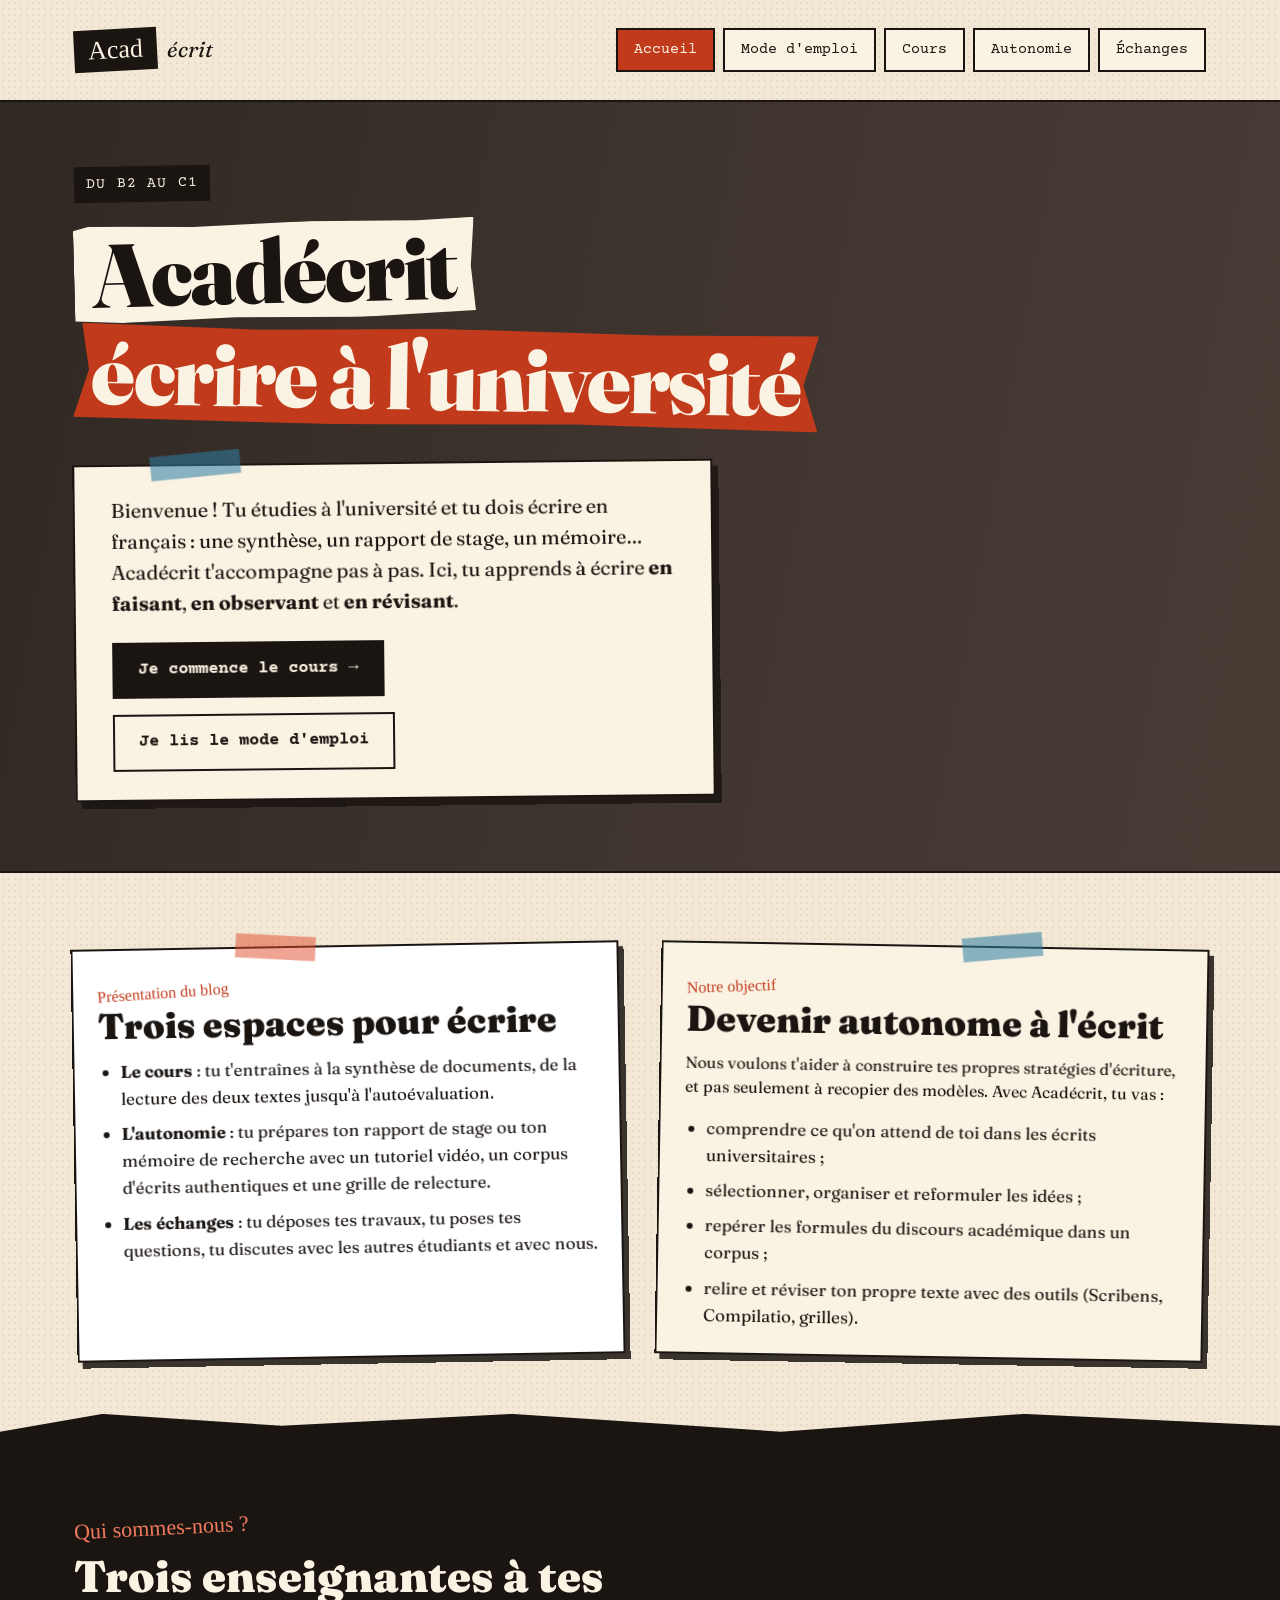
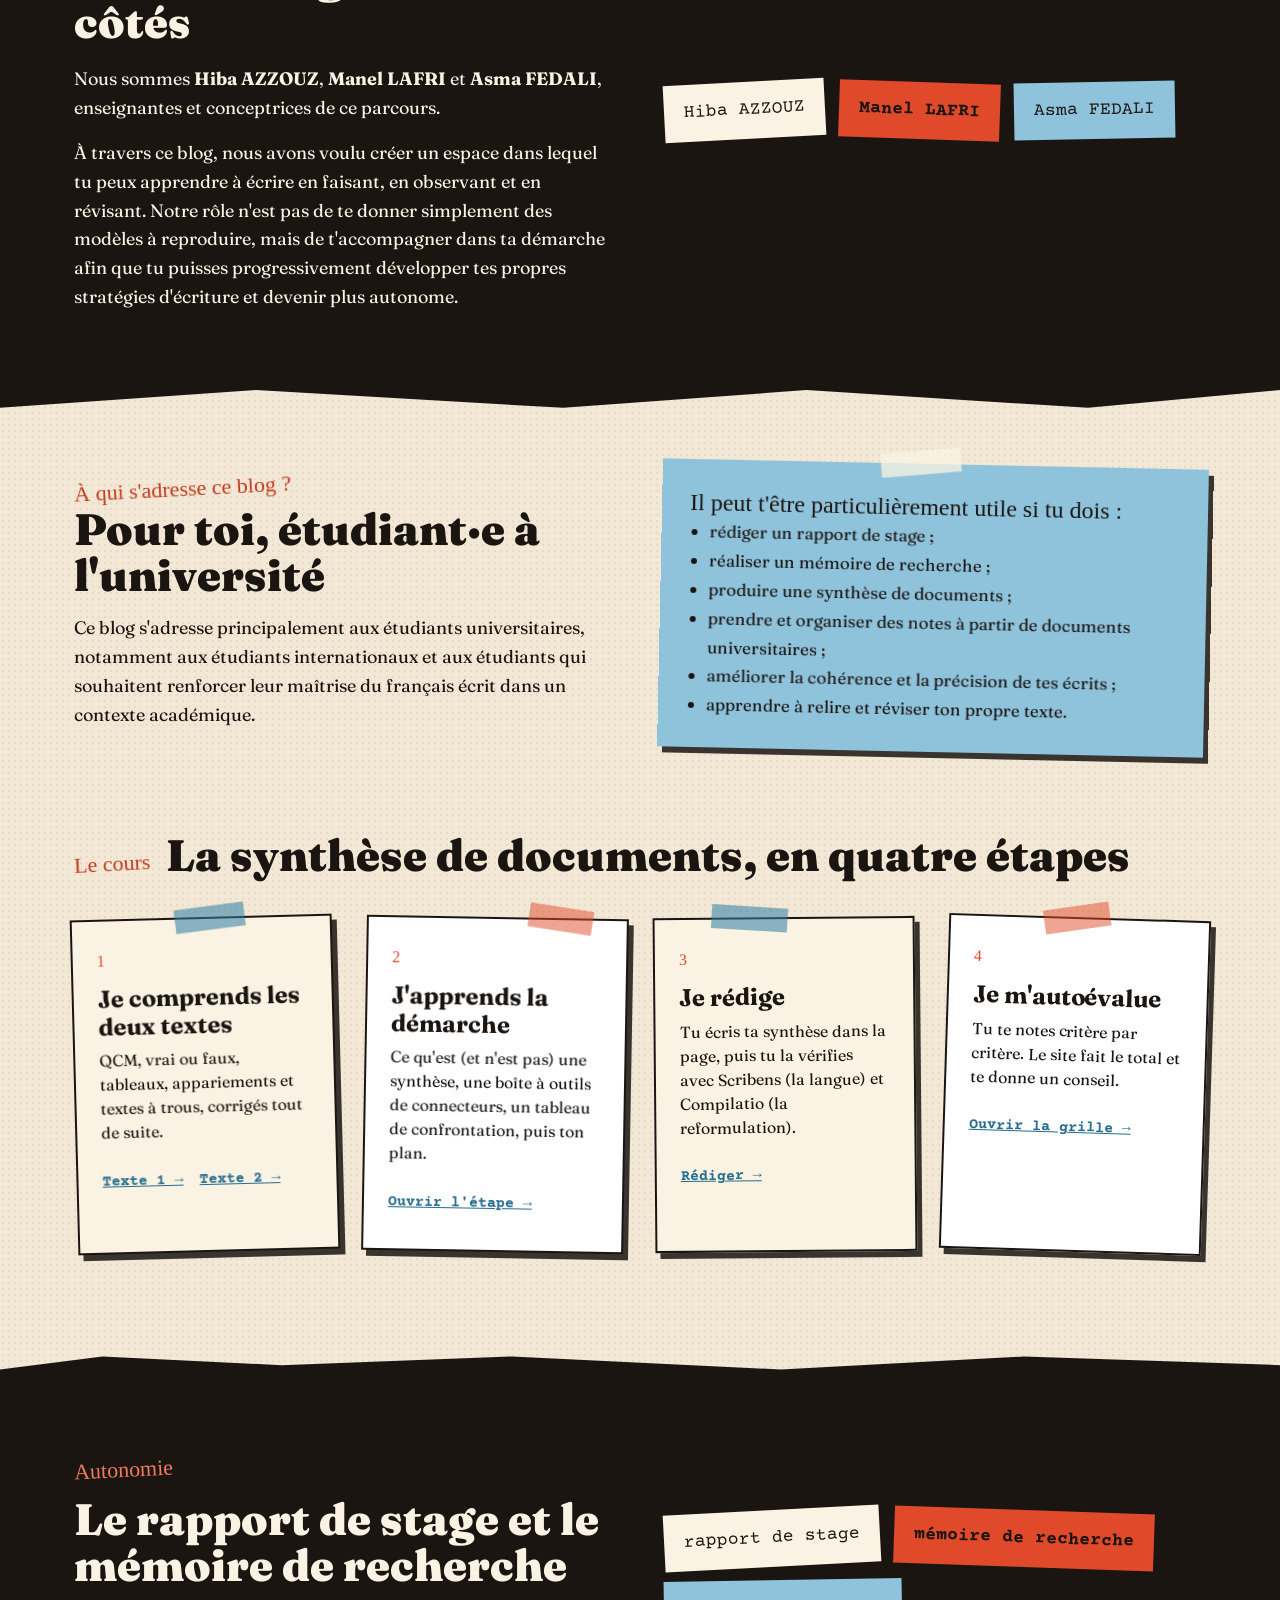
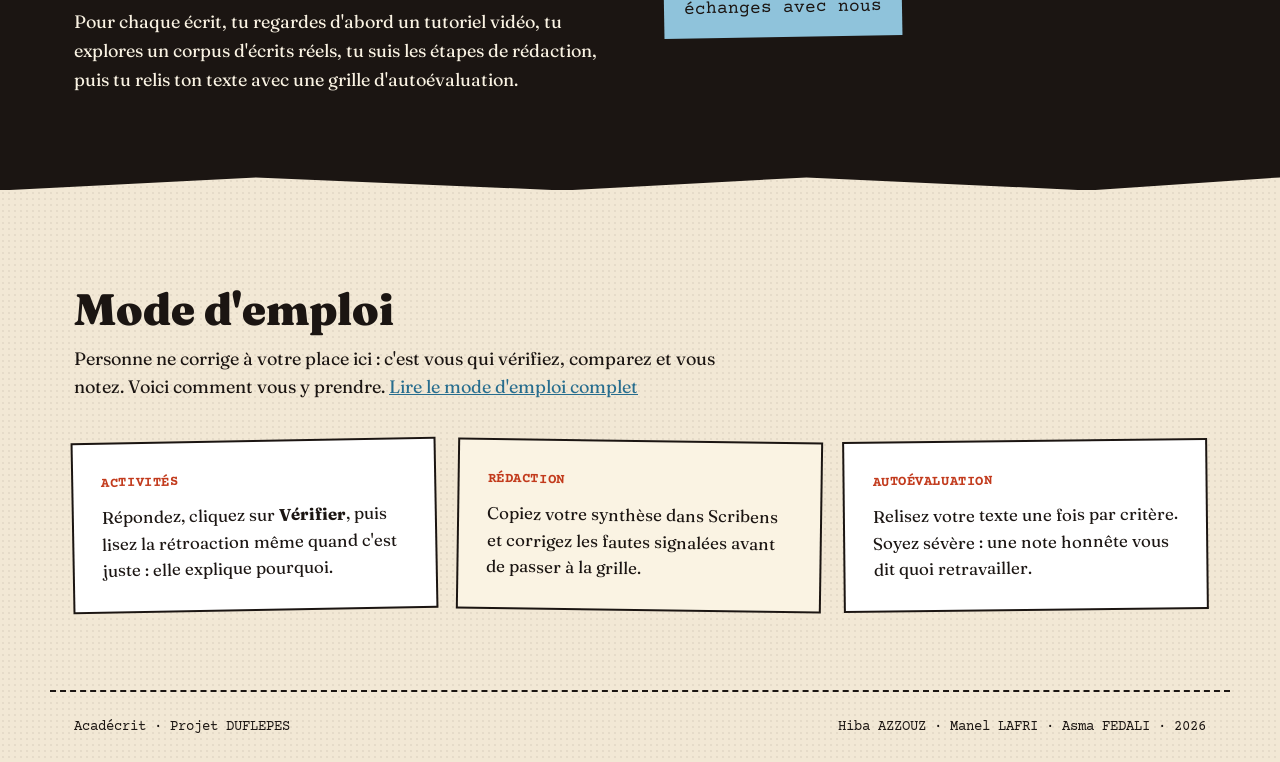
==== commit afb48b60: "chore: retirer la consigne au-dessus des noms de l'équipe Co-Authored-By: Claude Opus 5.5 <noreply@a" ====
--- a/index.html
+++ b/index.html
@@ -8,8 +8,8 @@
 <link rel="preconnect" href="https://fonts.googleapis.com">
 <link rel="preconnect" href="https://fonts.gstatic.com" crossorigin>
 <link href="https://fonts.googleapis.com/css2?family=Fraunces:ital,opsz,wght@0,9..144,400;0,9..144,700;0,9..144,900;1,9..144,400;1,9..144,700&amp;family=Permanent+Marker&amp;family=Courier+Prime:wght@400;700&amp;display=swap" rel="stylesheet">
-<link rel="stylesheet" href="assets/css/style.css">
-<script src="assets/js/equipe.js" defer></script>
+<link rel="stylesheet" href="assets/css/style.css?v=2026-11-22b">
+<script src="assets/js/equipe.js?v=2026-11-22b" defer></script>
 
 </head>
 <body>
@@ -78,7 +78,6 @@
 <p class="txt" style="margin-top:16px">À travers ce blog, nous avons voulu créer un espace dans lequel tu peux apprendre à écrire en faisant, en observant et en révisant. Notre rôle n'est pas de te donner simplement des modèles à reproduire, mais de t'accompagner dans ta démarche afin que tu puisses progressivement développer tes propres stratégies d'écriture et devenir plus autonome.</p>
 </div>
 <div class="team-zone">
-<p class="team-hint">Survole un nom (ou touche-le) pour découvrir qui nous sommes.</p>
 <!-- Une personne = un <li class="team-member"> : copier un bloc et changer l'id, la photo, le nom et le texte. -->
 <ul class="chips team" aria-label="L'équipe">
 <li class="team-member">
--- a/assets/css/style.css
+++ b/assets/css/style.css
@@ -1009,7 +1009,6 @@
 .torn-dark:has(.team-member:hover),
 .torn-dark:has(.team-member.is-open),
 .torn-dark:has(.team-toggle:focus-visible) { z-index: 5; }
-.team-hint { margin: 0 0 16px; font-family: var(--mono); font-size: 15px; color: var(--sky); }
 .team { position: relative; }
 .team-toggle { border: 0; cursor: pointer; }
 .team-toggle[aria-expanded="true"] { outline: 3px solid var(--paper); outline-offset: 3px; }
